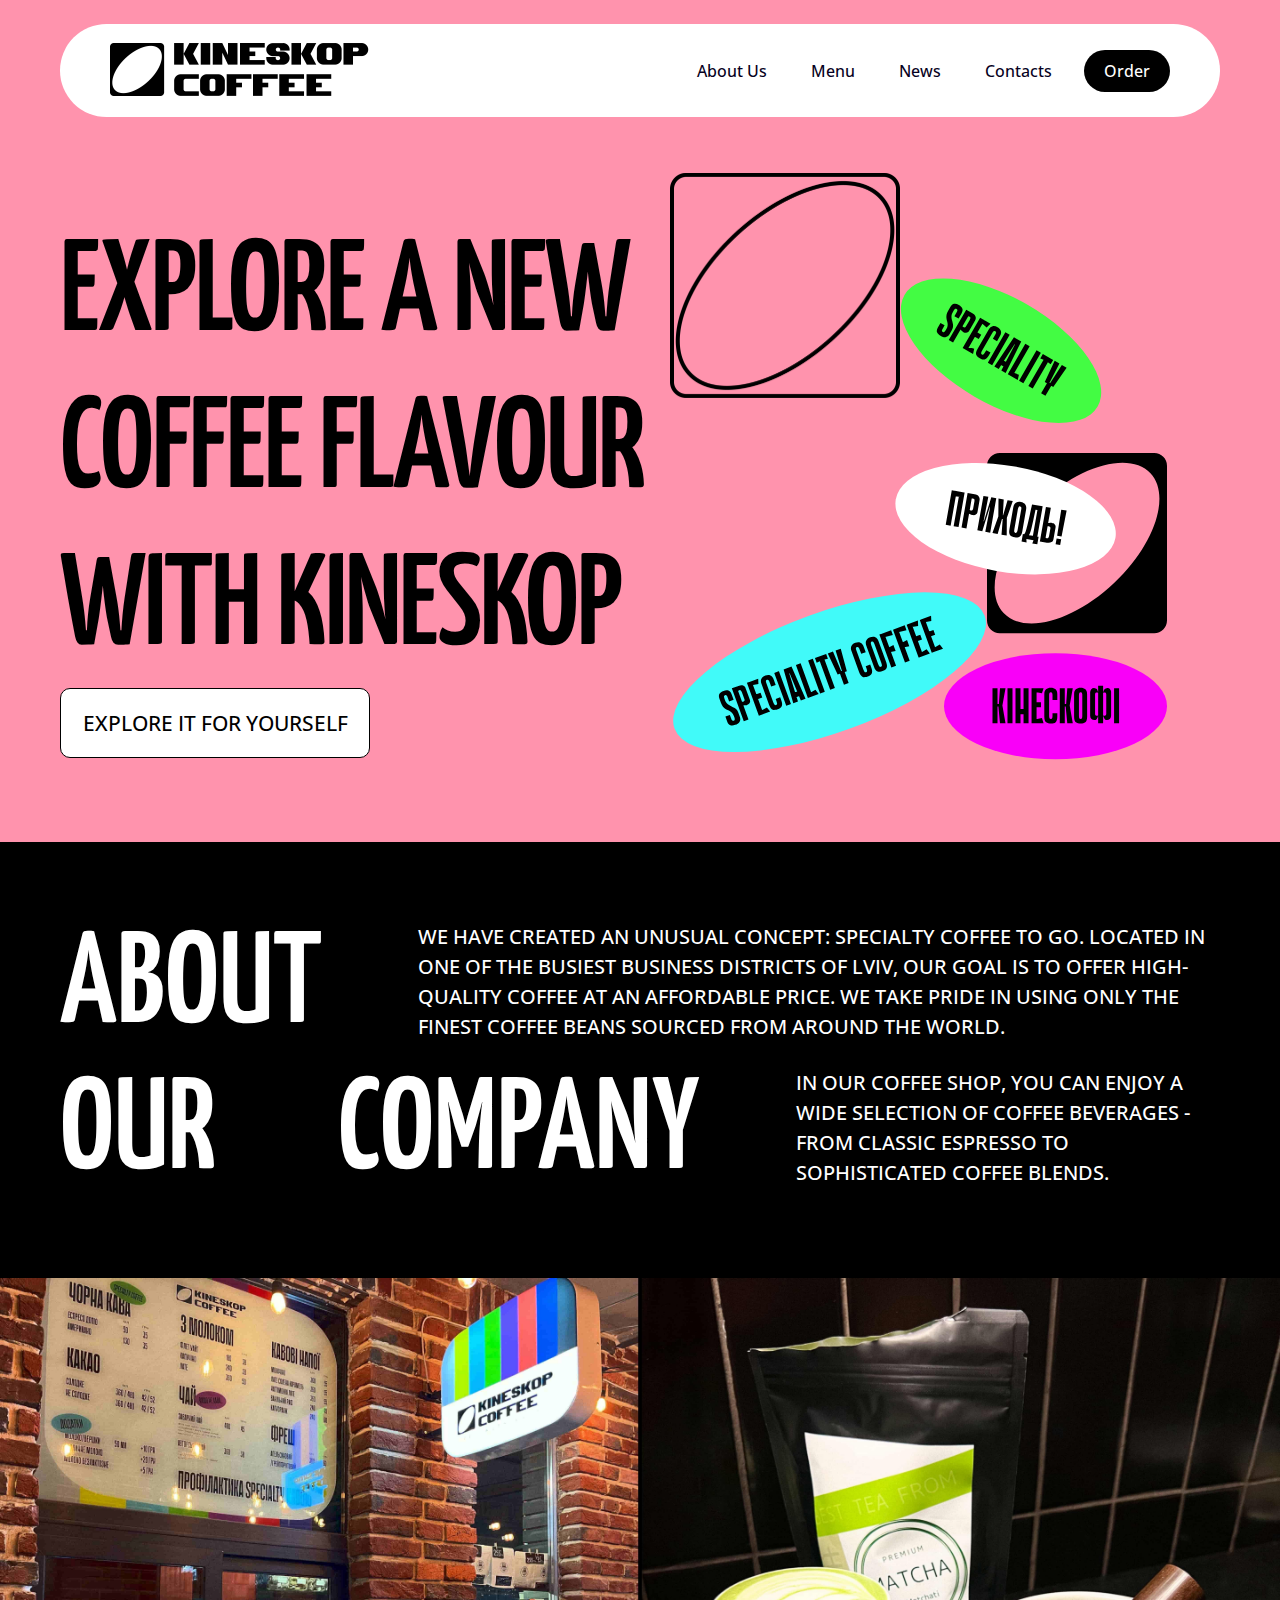
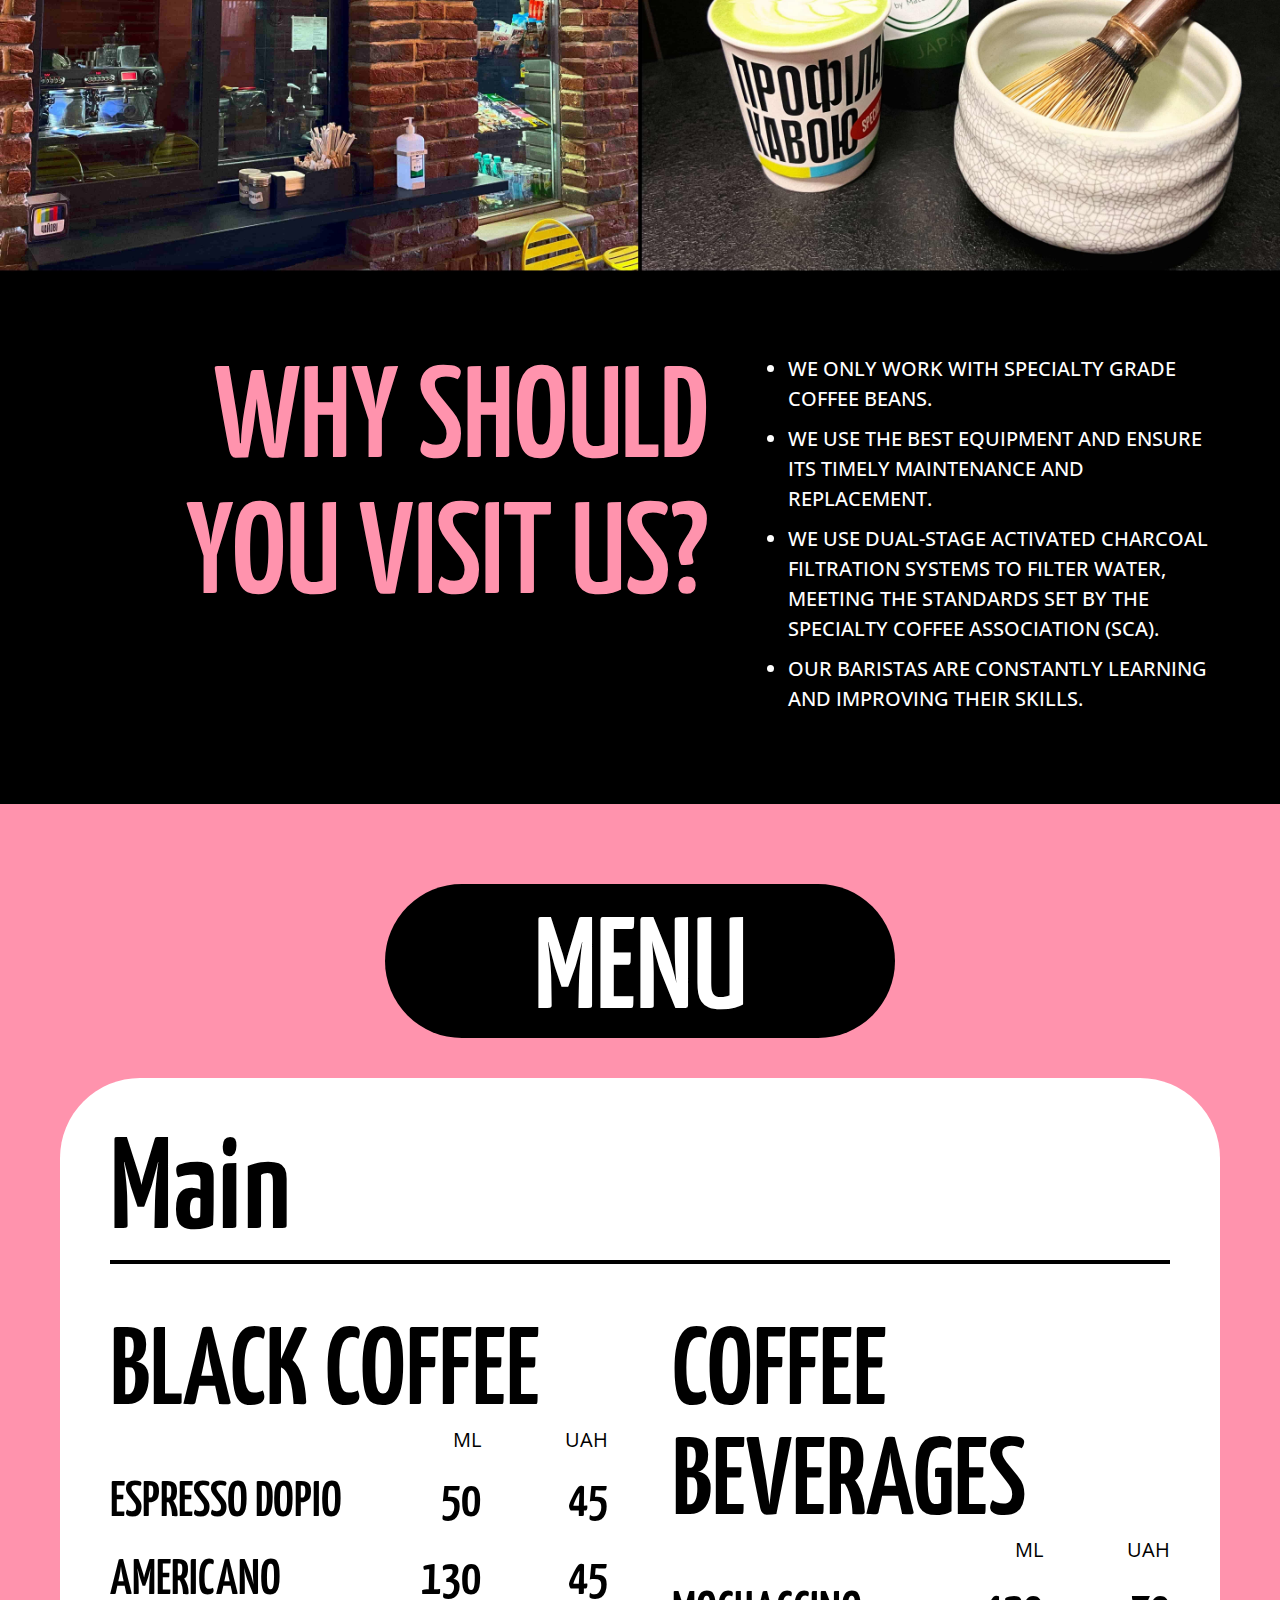
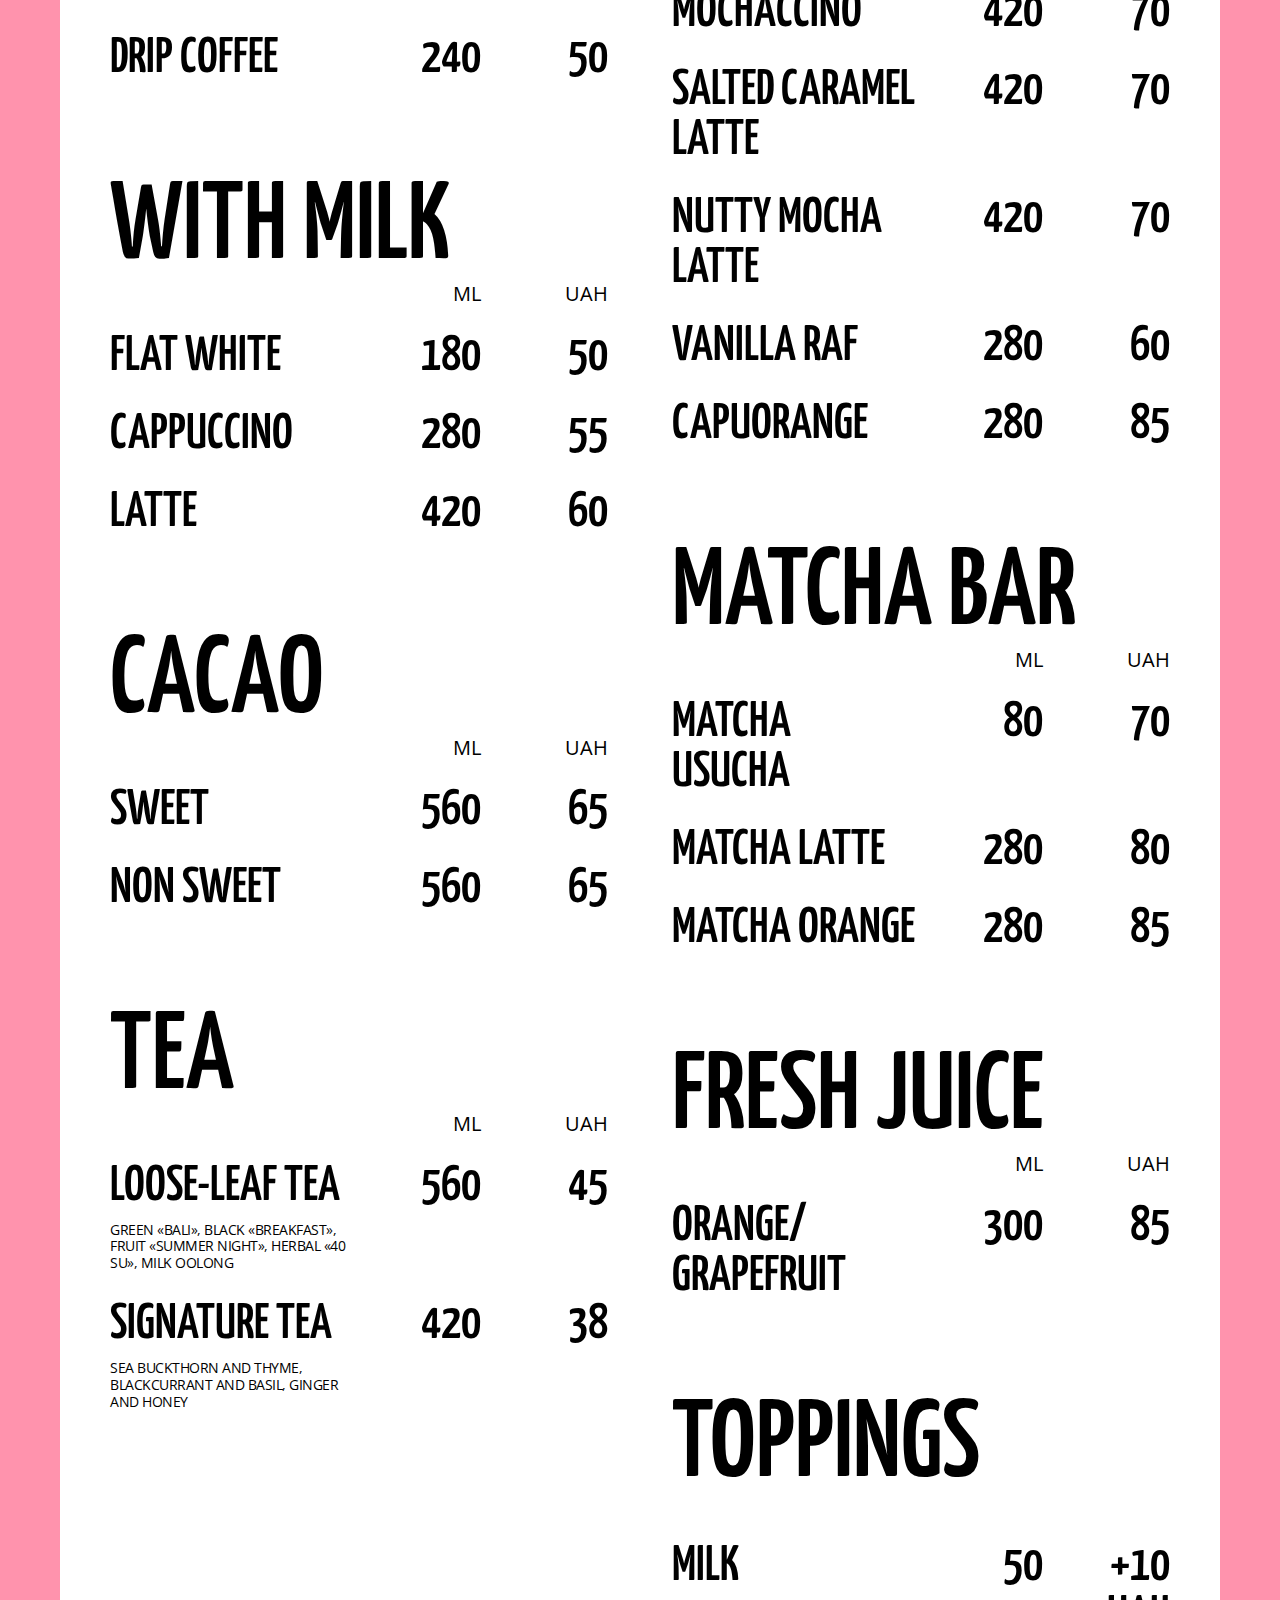
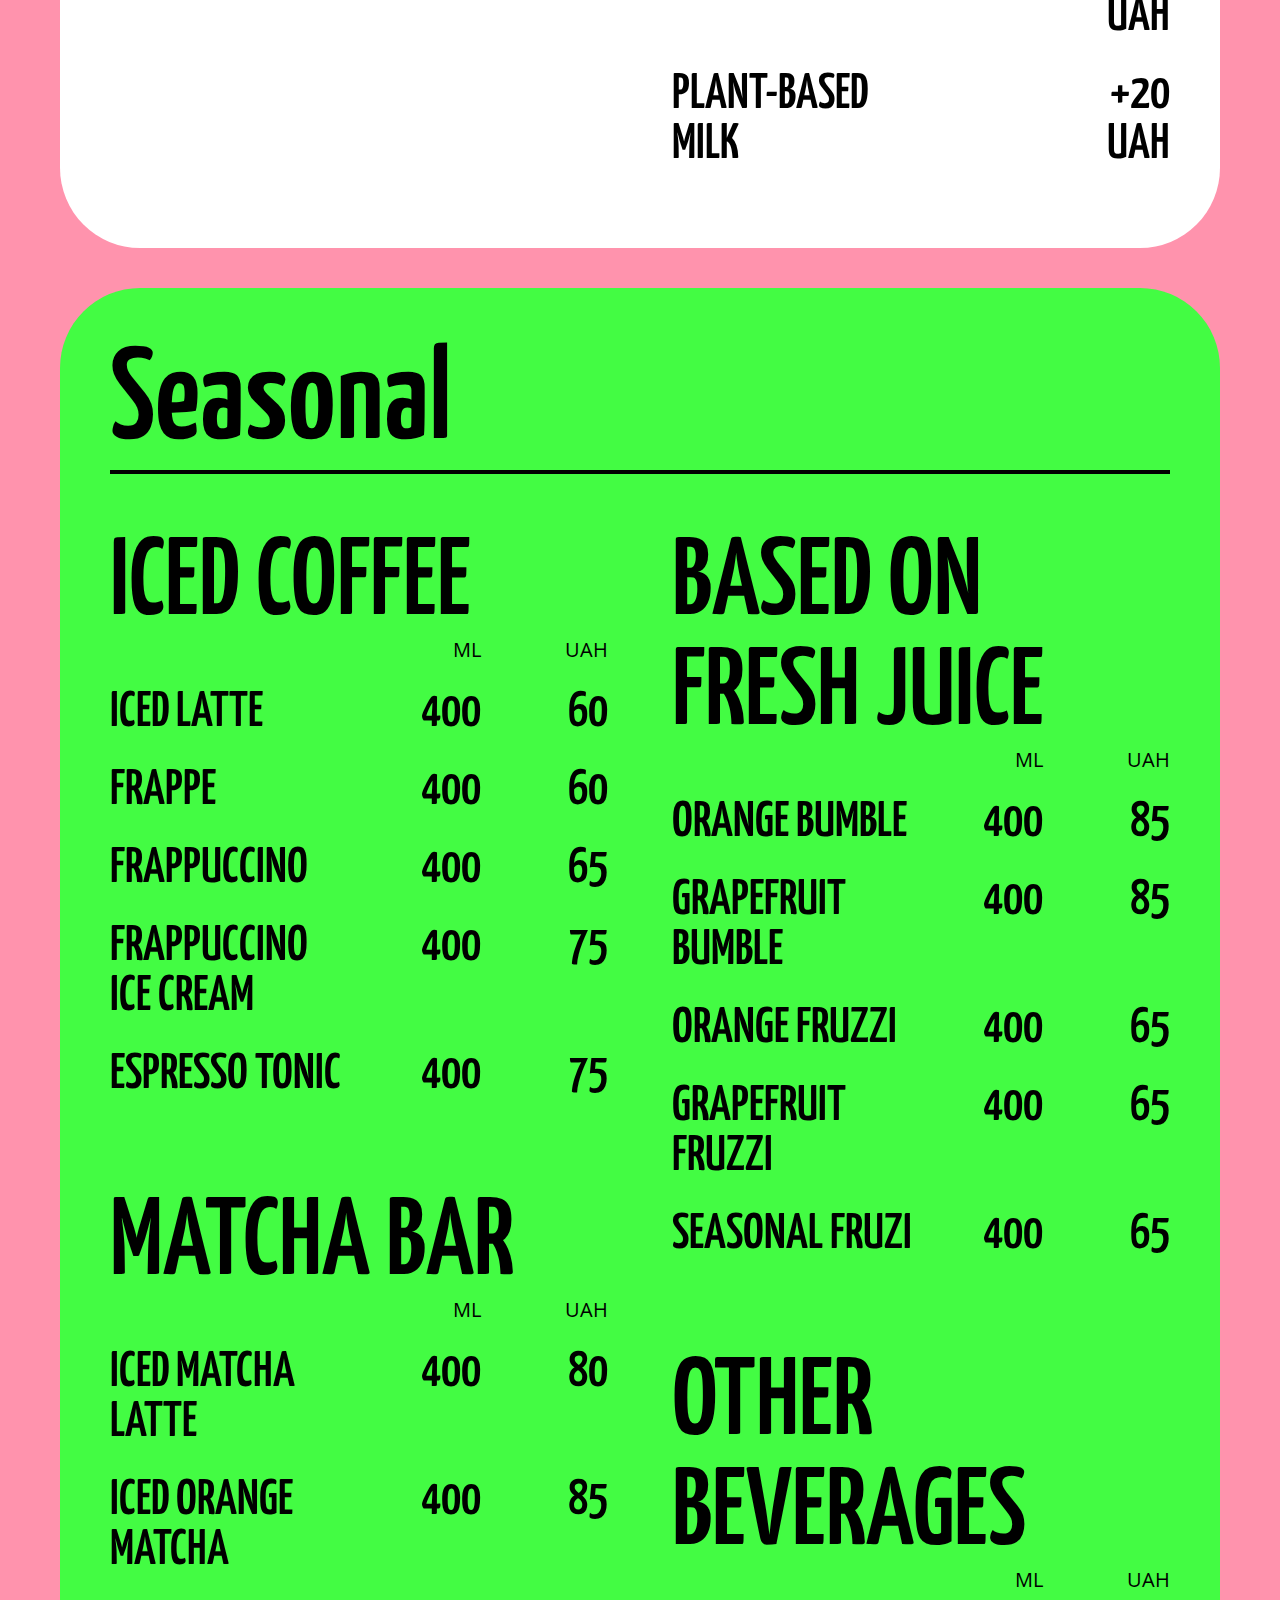
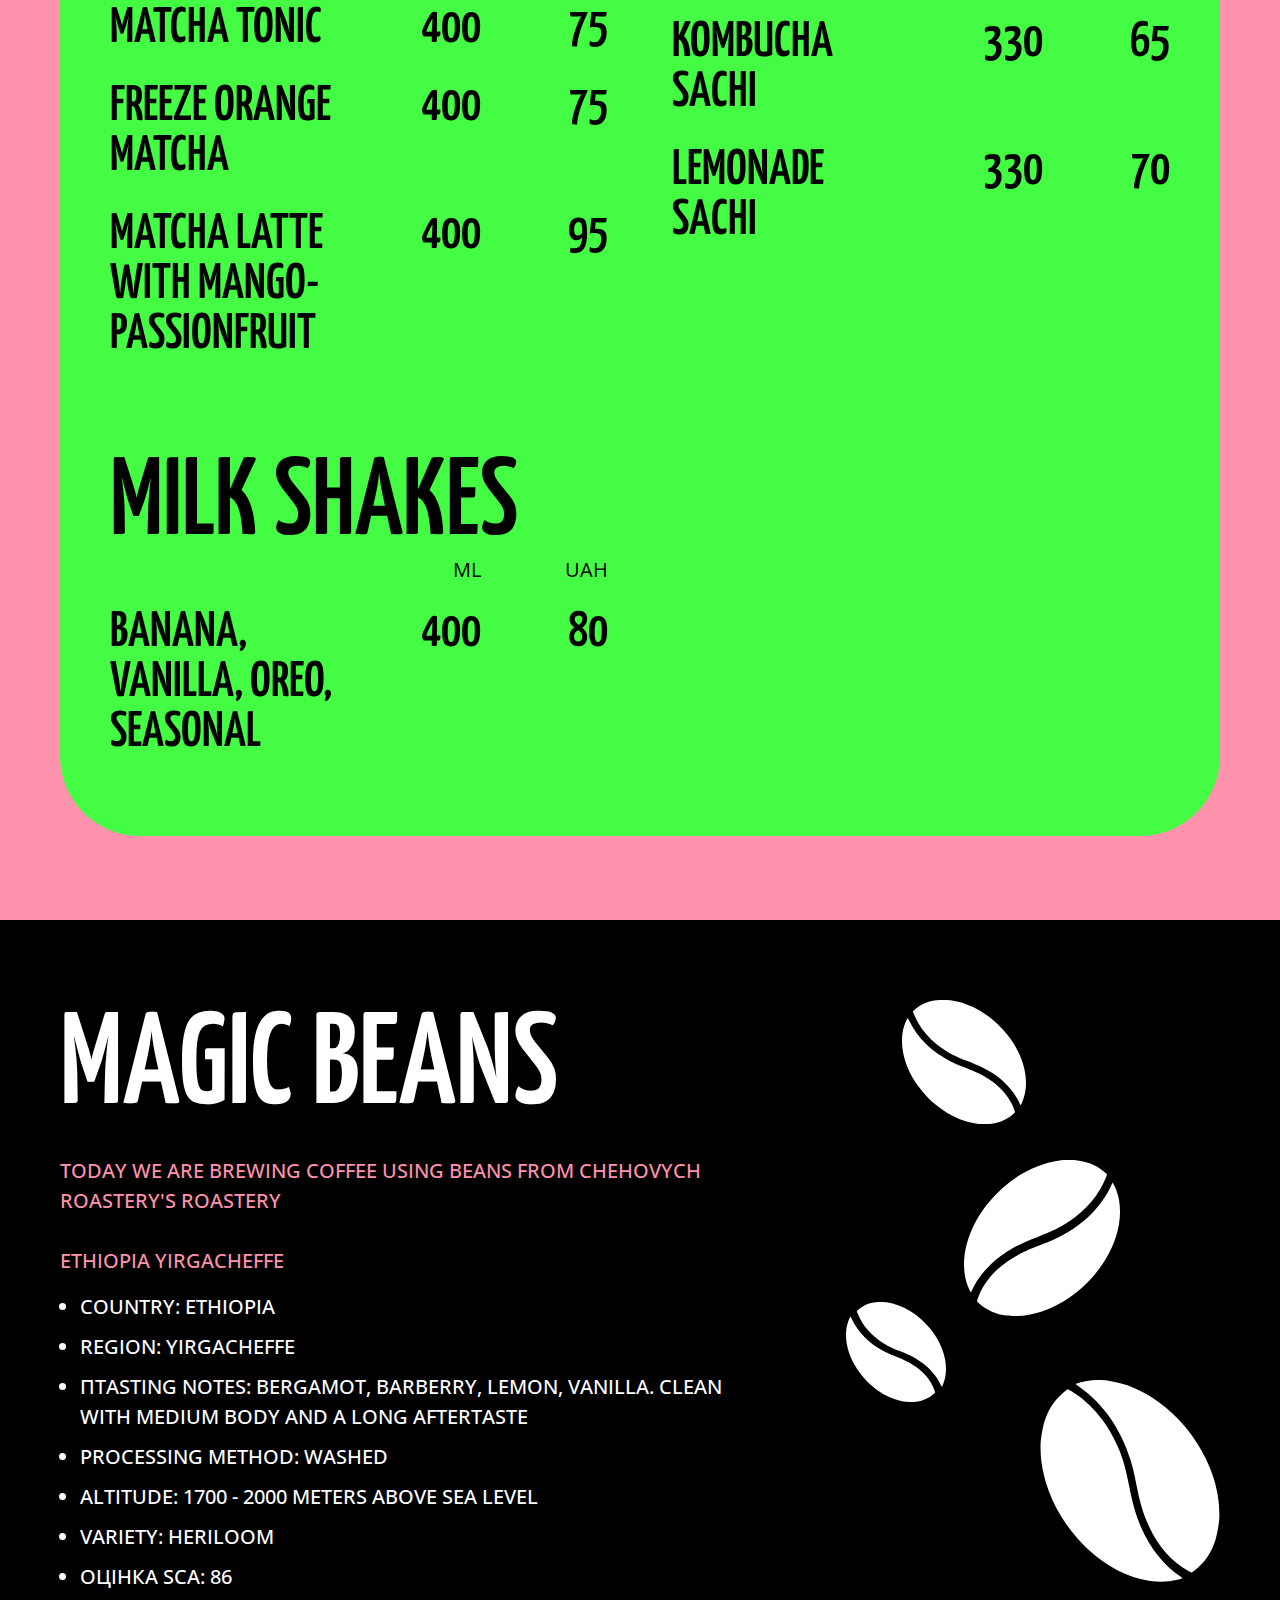
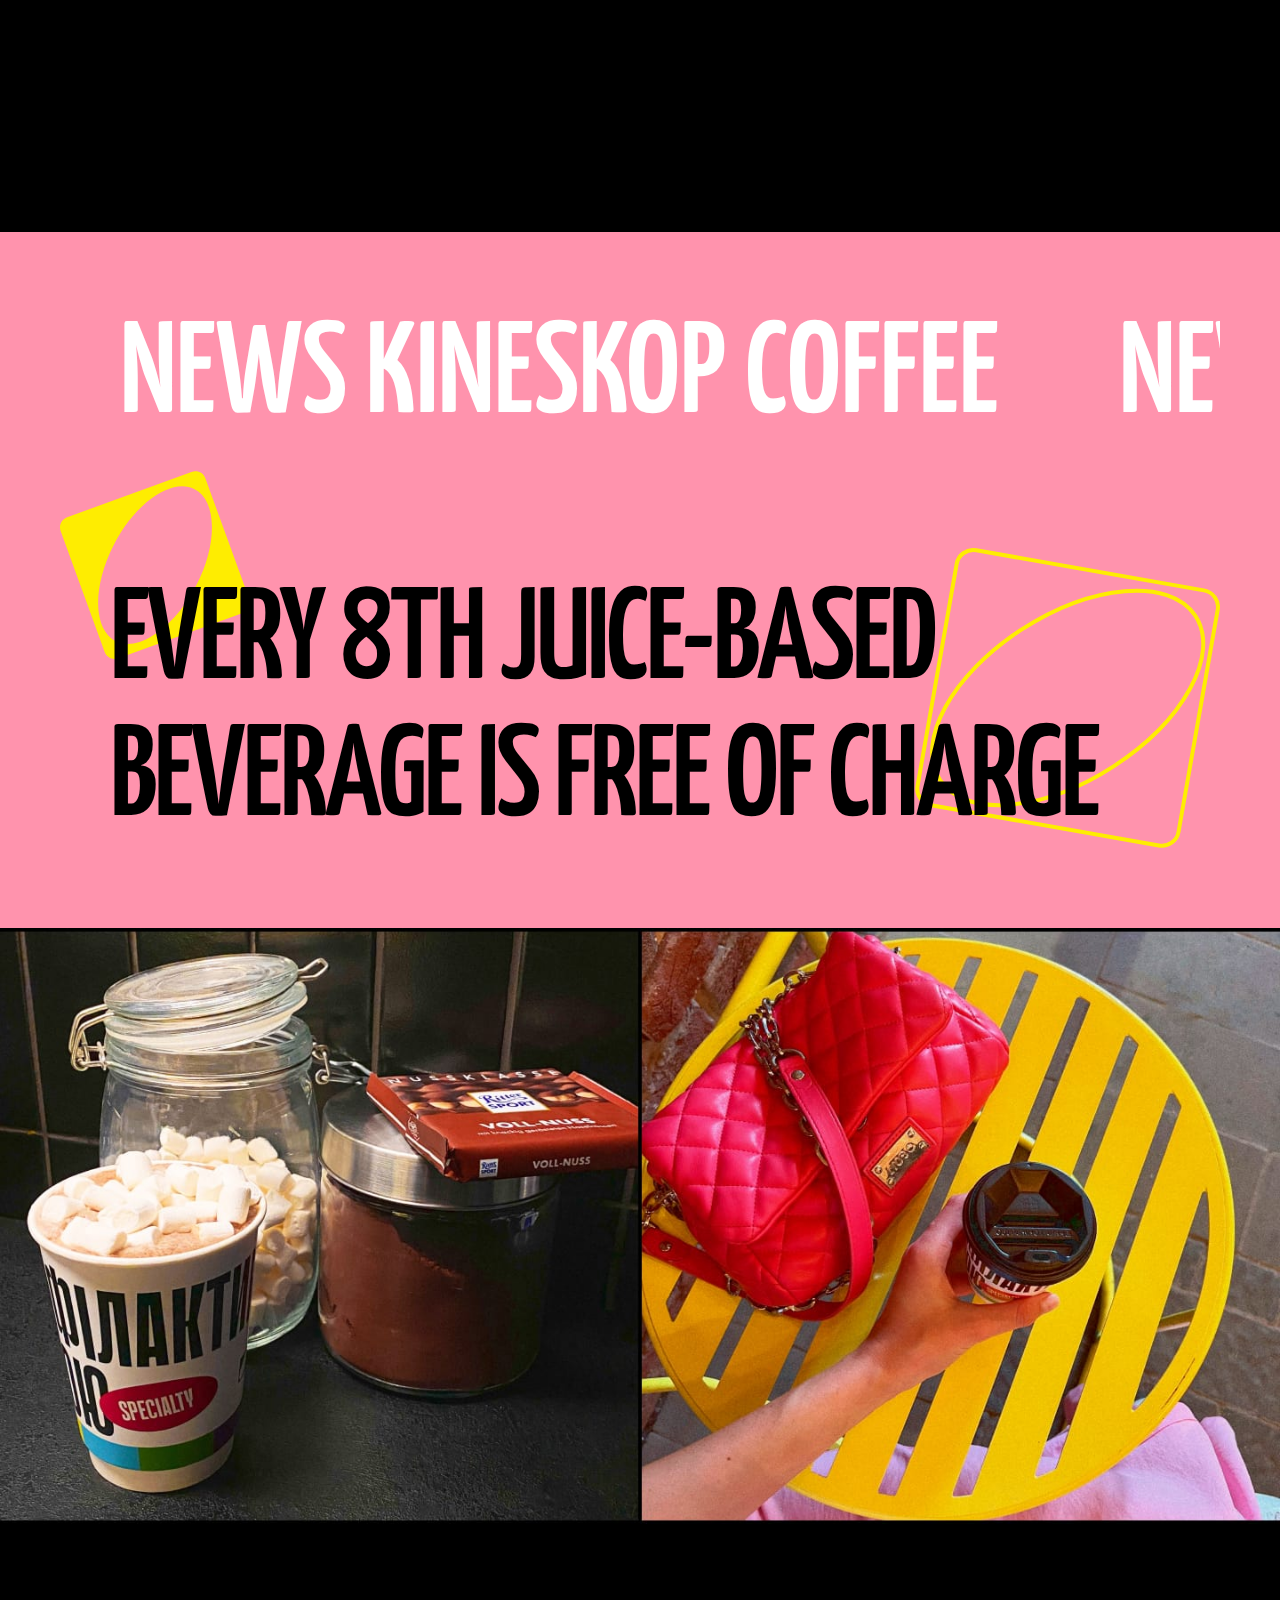
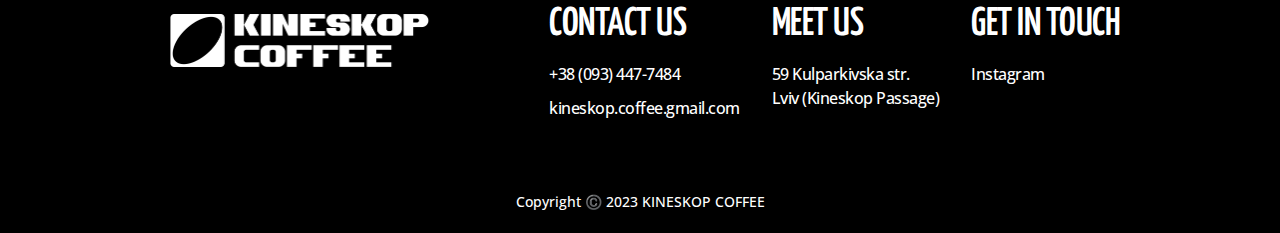
==== index_EN.html @ bf17e237 "EN version" ====
<!DOCTYPE html>
<html lang="en">
<head>
	<meta charset="UTF-8">
	<meta name="viewport" content="width=device-width, initial-scale=1.0">
	<title>Document</title>
	<link rel="stylesheet" type="text/css" href="static/css/variables.css">
	<link rel="stylesheet" type="text/css" href="static/css/reset.css">
	<link rel="stylesheet" type="text/css" href="static/css/layout.css">
	<link rel="stylesheet" type="text/css" href="static/css/components.css">
	<script type="text/javascript" src="static/js/scripts.js" defer></script>

</head>
<body>
	<header>
		<div class="header-wrapper">
			<div class="header-container">
				<div class="header-logo">
					<img src="./static/images/logo.png" alt=logo class="header-logo" width="278" height="73">
				</div>
				<button class="mobile-nav-toggle" aria-controls="primary-navigation" aria-expanded="false">
					<span class="sr-only"></span>
				</button>
				<nav>
					<ul class="primary-navigation" id="primary-navigation" data-visible="false"> 
						<li class="nav-link"><a href="#aboutus" class="menuItem">About Us</a></li>
						<li class="nav-link"><a href="#menu" class="menuItem">Menu</a></li>
						<li class="nav-link"><a href="#news" class="menuItem">News</a></li>
						<li class="nav-link"><a href="#contacts" class="menuItem">Contacts</a></li>
						<li class="order nav-link"><a href="https://t.me/kinescoffee_bot" class="menuItem" target="_blank">Order</a></li>
					</ul>
				</nav>
			</div>
		</div>	
	</header>
	<main>
		<div class="pink-page">
			<div class="page-width">
				<div class="page-margin">
					<div class="pink-page-text">
						<p>Explore a new</p>
						<p>coffee flavour</p>
						<p>with Kineskop</p>

						<img src="./static/images/decor_2.png" alt="kineskop-decor-2" class="decor2" width="230" height="225">
						<img src="./static/images/decor_3.svg" alt="kineskop-decor-3" class="decor3">
						<img src="./static/images/decor_11.svg" alt="kineskop-decor11" class="decor11">
						<img src="./static/images/decor_5.svg" alt="kineskop-decor-5" class="decor5">
						<img src="./static/images/decor_4.svg" alt="kineskop-decor-4" class="decor4">
						<img src="./static/images/decor_6.svg" alt="kineskop-decor-6" class="decor6">

						<a href="https://t.me/kinescoffee_bot" target="_blank">
						<button class="open">
								<span data-text="explore it for yourself">explore it for yourself</span>
						</button>
						</a>
					</div>	
				</div>
			</div>	
		</div>

		<div class="black-page">
			<div class="page-width">
				<div class="page-margin">
					<div class="black-page-text">
						<span class="grid-1" id="aboutus">About</span> 
						<span class="grid-2">our</span>
						<span class="grid-3">Company</span>
						<p class="grid-4">We have created an unusual concept: specialty coffee to go. Located in one of the busiest business districts of Lviv, our goal is to offer high-quality coffee at an affordable price. We take pride in using only the finest coffee beans sourced from around the world.</p>
						<p class="grid-5">In our coffee shop, you can enjoy a wide selection of coffee beverages - from classic espresso to sophisticated coffee blends.</p>
					</div>
				</div>
			</div>
		</div>

		<div class="black-page photo-container">
			<div class="page-width">
				<div class="page-margin photo-margin-mobile">
					<div class="photo-page">
						<img src="./static/images/caffe-photo.jpg" alt="Kineskop caffe" class="caffe-photo">
						<img src="./static/images/matcha-photo.jpg" alt="Kineskop matcha" class="caffe-photo">
					</div>
				</div>
			</div>
		</div>

		<div class="black-page">
			<div class="page-width">
				<div class="page-margin">
					<div class="why-visit">
						<div class="why-heading">
							<p>Why should you visit us?</p>
						</div>
						<div class="why-text">
							<ul>
								<li>We only work with specialty grade coffee beans.</li>
								<li>We use the best equipment and ensure its timely maintenance and replacement.</li>
								<li>We use dual-stage activated charcoal filtration systems to filter water, meeting the standards set by the Specialty Coffee Association (SCA).</li>
								<li>Our baristas are constantly learning and improving their skills.</li>
							</ul>
						</div>
					</div>
				</div>
			</div>
		</div>

		<div class="pink-page">
			<div class="page-width">
				<div class="page-margin">
					<div class="menu-page">
						<div class="menu" id="menu">
							<p>MENU</p>
						</div>
<!--Main Menu-->		<div class="main-menu">
							<div class="main-menu-heading">
								<p>Main</p>
							</div>
							<div class="sides">
<!--Left Side Menu-->			<div class="left-side-menu">
									<div class="black-coffee">
										<p>Black coffee</p>
										<ul class="price-items">
											<li class="ml-uah"><span><!--EMPTY--></span><span>ML</span><span>UAH</span></li>
											<li><span>Espresso dopio</span> <span>50</span> <span>45</span></li>
											<li><span>americano</span><span>130</span> <span>45</span></li>
											<li><span>Drip coffee</span><span>240</span> <span>50</span></li>
										</ul>
									</div>
<!--With Milk-->
									<div class="black-coffee">
										<p>With Milk</p>
										<ul class="price-items">
											<li class="ml-uah"><span><!--EMPTY--></span><span>ML</span><span>UAH</span></li>
											<li><span>Flat White</span> <span>180</span> <span>50</span></li>
											<li><span>Cappuccino</span><span>280</span> <span>55</span></li>
											<li><span>Latte</span><span>420</span> <span>60</span></li>
										</ul>
									</div>
<!--Hot Chocolate/Cacao-->
									<div class="black-coffee">
										<p>Cacao</p>
										<ul class="price-items">
											<li class="ml-uah"><span><!--EMPTY--></span><span>ML</span><span>UAH</span></li>
											<li><span>Sweet</span> <span>560</span> <span>65</span></li>
											<li><span>non sweet</span><span>560</span> <span>65</span></li>
										</ul>
									</div>
<!--Hot Tea -->
									<div class="black-coffee">
										<p>Tea</p>
										<ul class="price-items">
											<li class="ml-uah"><span><!--EMPTY--></span><span>ML</span><span>UAH</span></li>
											<li class="tea-pad"><span>Loose-leaf tea</span> <span>560</span> <span>45</span></li>
											<p class="tea-descr">GREEN «BALI», BLACK «BREAKFAST», FRUIT «SUMMER NIGHT», HERBAL «40 SU», MILK OOLONG </p>
											<li class="tea-pad"><span>Signature tea</span><span>420</span> <span>38</span></li>
											<p class="tea-descr">SEA BUCKTHORN AND THYME, BLACKCURRANT AND BASIL, GINGER AND HONEY</p>
										</ul>
									</div>
								</div>

<!--Right Side Menu-->		<div class="right-side-menu">
									<div class="black-coffee">
										<p>COFFEE BEVERAGES</p>
										<ul class="price-items">
											<li class="ml-uah"><span><!--EMPTY--></span><span>ML</span><span>UAH</span></li>
											<li><span>mochaccino</span> <span>420</span> <span>70</span></li>
											<li><span>salted caramel latte</span><span>420</span> <span>70</span></li>
											<li><span>nutty mocha latte</span><span>420</span> <span>70</span></li>
											<li><span>vanilla raf</span><span>280</span> <span>60</span></li>
											<li><span>capuorange</span><span>280</span> <span>85</span></li>
										</ul>
									</div>
<!--Matcha Bar -->
									<div class="black-coffee">
										<p>matcha bar</p>
										<ul class="price-items">
											<li class="ml-uah"><span><!--EMPTY--></span><span>ML</span><span>UAH</span></li>
											<li><span>matcha usucha</span> <span>80</span> <span>70</span></li>
											<li><span>matcha latte</span><span>280</span> <span>80</span></li>
											<li><span>matcha orange</span><span>280</span> <span>85</span></li>
										</ul>
									</div>
<!--Fresh Juices -->
									<div class="black-coffee">
										<p>Fresh juice</p>
										<ul class="price-items">
											<li class="ml-uah"><span><!--EMPTY--></span><span>ML</span><span>UAH</span></li>
											<li><span>Orange/ grapefruit</span> <span>300</span> <span>85</span></li>
										</ul>
									</div>
<!--Add Topings-->
									<div class="black-coffee">
										<p class="toppings-par">Toppings</p>
										<ul class="price-items">
											<li><span>milk</span><span>50</span> <span>+10 UAH</span></li>
											<li><span>plant-based milk</span><span class="toppings"></span><span>+20 uah</span></li>
										</ul>
									</div>
								</div>
							</div>		
						</div>

<!--Seosonal Menu-->	<div class="seas-menu">
							<div class="main-menu-heading">
								<p>Seasonal</p>
							</div>
							<div class="sides">
<!--Left Side Menu-->			<div class="left-side-menu">
									<div class="seas-coffee">
										<p>iced coffee</p>
										<ul class="price-items">
											<li class="ml-uah"><span><!--EMPTY--></span><span>ML</span><span>UAH</span></li>
											<li><span>Iced latte</span> <span>400</span> <span>60</span></li>
											<li><span>Frappe</span><span>400</span> <span>60</span></li>
											<li><span>Frappuccino</span><span>400</span> <span>65</span></li>
											<li><span>Frappuccino ice cream</span><span>400</span> <span>75</span></li>
											<li><span>Espresso tonic</span><span>400</span> <span>75</span></li>
										</ul>
									</div>
<!--Matcha Bar-->
									<div class="seas-coffee">
										<p>Matcha bar</p>
										<ul class="price-items">
											<li class="ml-uah"><span><!--EMPTY--></span><span>ML</span><span>UAH</span></li>
											<li><span>Iced Matcha Latte</span> <span>400</span> <span>80</span></li>
											<li><span>Iced orange matcha</span><span>400</span> <span>85</span></li>
											<li><span>Matcha tonic</span><span>400</span> <span>75</span></li>
											<li><span>Freeze orange matcha</span><span>400</span> <span>75</span></li>
											<li><span>Matcha latte with mango-passionfruit</span><span>400</span> <span>95</span></li>
										</ul>
									</div>
<!--Milk Shakes-->
									<div class="seas-coffee">
										<p>Milk Shakes</p>
										<ul class="price-items">
											<li class="ml-uah"><span><!--EMPTY--></span><span>ML</span><span>UAH</span></li>
											<li><span>Banana, vanilla, Oreo, seasonal</span> <span>400</span> <span>80</span></li>
										</ul>
									</div>
								</div>

<!--Right Side Menu-->		<div class="right-side-menu">
									<div class="seas-coffee">
										<p>Based on Fresh juice</p>
										<ul class="price-items">
											<li class="ml-uah"><span><!--EMPTY--></span><span>ML</span><span>UAH</span></li>
											<li><span>Orange bumble</span> <span>400</span> <span>85</span></li>
											<li><span>Grapefruit bumble</span><span>400</span> <span>85</span></li>
											<li><span>Orange Fruzzi</span><span>400</span> <span>65</span></li>
											<li><span>Grapefruit Fruzzi</span><span>400</span> <span>65</span></li>
											<li><span>Seasonal Fruzi</span><span>400</span> <span>65</span></li>
										</ul>
									</div>
<!--Cold Drinks -->
									<div class="seas-coffee">
										<p>Other beverages</p>
										<ul class="price-items">
											<li class="ml-uah"><span><!--EMPTY--></span><span>ML</span><span>UAH</span></li>
											<li><span>Kombucha sachi</span> <span>330</span> <span>65</span></li>
											<li><span>Lemonade sachi</span><span>330</span> <span>70</span></li>
										</ul>
									</div>
								</div>
							</div>		
						</div>	
					</div>
				</div>		
			</div>			
		</div>

<!-- Magic Beans -->

		<div class="black-page">
			<div class="page-width">
				<div class="page-margin magic-beans">
					<div class="magic-text">
						<p class="first-mtext">Magic Beans</p>
						<p class="second-mtext">Today we are brewing coffee using beans from Chehovych Roastery's roastery</p>
						<p class="third-mtext">Ethiopia Yirgacheffe</p>
						<ul>
							<li>Country: Ethiopia</li>
							<li>Region: Yirgacheffe</li>
							<li>ПTasting Notes: Bergamot, barberry, lemon, vanilla. Clean with medium body and a long aftertaste</li>
							<li>Processing Method: Washed</li>
							<li>Altitude:  1700 - 2000 meters above sea level</li>
							<li>Variety: Heriloom</li>
							<li>Оцінка SCA: 86</li>
						</ul>

	<!--Mobile Beans-->	
						<img src="./static/images/bean2.svg" alt="kineskop-bean-2" class="bean2-mobile">
						<img src="./static/images/bean3.svg" alt="kineskop-bean-3" class="bean3-mobile">
						<img src="./static/images/bean4.svg" alt="kineskop-bean-4" class="bean4-mobile">
						
					</div>
					<div class="beans">
						<img src="./static/images/bean1.svg" alt="kineskop-bean-1" class="bean1">
						<img src="./static/images/bean2.svg" alt="kineskop-bean-2" class="bean2">
						<img src="./static/images/bean3.svg" alt="kineskop-bean-3" class="bean3">
						<img src="./static/images/bean4.svg" alt="kineskop-bean-4" class="bean4">
					</div>
				</div>
			</div>
		</div>
		
<!-- Video Page -->

		<div class="black-page vidpage">
			<div class="page-width">
				<div class="page-margin vidpage">
					<div class="video-page">
						<video autoplay playsinline muted loop class="back-vid">
							<source src="./static/images/coffee-video.mp4" type="video/mp4">
						</video>
					</div>
				</div>
			</div>
		</div>

<!-- Pink Page Running Line -->
		
		<div class="pink-page run-line">
			<div class="page-width">
				<div class="page-margin">
					<div class="running-line" id="news">
						<span>News kineskop coffee</span><span>News kineskop coffee</span><span>News kineskop coffee</span>
					</div>
					<div class="running-text">
						<p>Every 8th juice-based beverage is free of charge</p>
						<img src="./static/images/run-text-decor1.svg" alt="kineskop running text decor 1" class="run-decor1">
						<img src="./static/images/run-text-decor2.svg" alt="kineskop running text decor 2" class="run-decor2">
					</div>
				</div>		
			</div>		
		</div>	

<!--Last Photos Page-->
		
		<div class="black-page photo-container">
			<div class="page-width">
				<div class="page-margin photo-margin-mobile">
					<div class="last-photo-page">
						<img src="./static/images/kinescoffee-last1.jpg" alt="Kineskop cacao" class="last-photo">
						<img src="./static/images/kinescoffee-last2.jpg" alt="Kineskop table" class="last-photo">
					</div>
				</div>
			</div>
		</div>
	</main>

<!-- FOOTER -->	
	
	<footer>
		<div class="black-page last-page">
			<div class="page-width">
				<div class="page-margin">

					<div class="fcont" id="contacts">
						<div class="final-logo">
							<img src="./static/images/footer-logo.png" alt="Kineskop footer logo" width="278" height="73">
						</div>
						<div class="final-container">
							<div class="contacts">
								<p>Contact us</p>
								<a href="tel: +38(093)447-7484" class="phone-number">+38 (093) 447-7484</a>
								<a href = "mailto: kineskop.coffee@gmail.com">kineskop.coffee.gmail.com</a>
							</div>
							<div class="address">
								<p>Meet Us</p>
								<a href="https://goo.gl/maps/bQqHVPsWqg6VpqVHA" target="_blank">59 Kulparkivska str.</br>Lviv (Kineskop Passage)</a>
							</div>
							<div class="social-media">
								<p>Get in touch</p>
								<a href="https://www.instagram.com/kineskop_coffee/" target="_blank">Instagram</a>
							</div>
						</div>		
					</div>
					<div class="copyright">
						<p>Copyright ©️ 2023 KINESKOP COFFEE</p>
					</div>
				</div>
			</div>
		</div>
	</footer>	
</body>
</html>
---- static/css/variables.css ----
:root {
    /* Main Colors */
    --pink: #FF93AD;
    --black: #000000;
    --white: #FFFFFF;
    --green:  #43FC43; 
    --yellow:#FEED01;
    --blue:#41FAF9;
    --violet:#F900F8;
    --smoke:#F5F5F5;    
}
---- static/css/layout.css ----
@import url('https://fonts.googleapis.com/css2?family=Yanone+Kaffeesatz:wght@400;500;600;700&display=swap');
@import url('https://fonts.googleapis.com/css2?family=Open+Sans:wght@300;400;500;600&display=swap');





* {
    box-sizing: border-box;
    margin: 0;
    padding: 0;
}

body {
    display: block;
    font-family: 'Open Sans', sans-serif;
    font-size: 16px;
    overflow-x: hidden;
}

/*Primary header*/

header {
    background-color: var(--pink);
}

div.header-wrapper {
    max-width: 1440px;
    margin: 0 auto;
    padding: 24px 0;
}

div.header-container {
    background-color: var(--white);
    max-width: 1440px;
    height: 93px;
    display: flex;
    align-items: center;
    justify-content: space-between;
    flex-wrap: nowrap;
    border-radius: 50px;
    margin: 0 60px;
}

div.header-logo {
    padding: 10px 0px 10px 40px;
}

.primary-navigation {
    display: flex;
    justify-content: space-between;
    align-items: center;
    flex-wrap: nowrap;
    padding: 10px 40px 10px 0px;
}

nav li {
    list-style-type: none;
    padding: 10px 10px;
}

li a {
    text-decoration: none;
    color: #060021;
    padding: 10px 12px;
    border-radius: 50px;
    transition: 250ms;
    font-family: 'Open Sans', sans-serif;
    font-weight: 500;
    font-style: normal;
}

li.order a {
    background-color: var(--black);
    border-radius: 50px;
    color: white;
    padding: 10px 20px;
    text-align: center;
    transition: 250ms;
}



.mobile-nav-toggle {
    display: none;
}

/*Primary Pink Page*/

.pink-page {
    background-color: var(--pink);
    height: 100%;
    padding-bottom: 84px;
}

.page-width {
    max-width: 1440px;
    margin: 0 auto;
}

.page-margin {
    margin: 0 60px;
}

.pink-page-text {
   padding-top: 76px;
   position: relative;
   z-index: 100;
}

.pink-page-text p {
    font-size: 130px;
    font-family: 'Yanone Kaffeesatz', sans-serif;
    font-weight: 600;
    text-transform: uppercase;
    line-height: 157px;
    position: relative;
    z-index: 100;
    letter-spacing: -2px;
}

.pink-page-decor {
   position: relative;
}

/*DECOR*/

img.decor2 {
    position: absolute;
    left: 610px;
    top: 2rem;
    z-index: 20;
}

img.decor3 {
    position: absolute;
    right: 5.93rem;
    top: 6.75rem;
}

img.decor11 {
    position: absolute;
    right: 3.3rem;
    top: 19.5rem;
    z-index: 10;
}

img.decor5 {
    position: absolute;
    top: 19.125rem;
    right: 5.93rem;
    z-index: 10;
}

img.decor4 {
    position: absolute;
    right: 13.375rem;
    top: 26.12rem;
}

img.decor6 {
    position: absolute;
    top: 32rem;
    right: 3.3rem;
}

/*Primary Black Page*/

.black-page {
    background-color: var(--black);
    height: 100%;
    padding: 80px 0px;
    color: var(--white);
}

.black-page-text {
    display: grid;
    gap: 1rem;
    grid-template-rows: 1fr 1fr;
    grid-template-columns: 1fr 2fr 3fr 3fr;
}

.grid-1 {
    grid-area: 1 / 1 / 2 / 2;
    align-self: end;
}

.grid-2 {
    grid-area: 2 / 1 / 3 / 2;  
}

.grid-3 {
    grid-area: 2 / 2 / 3 / 3;
}

.grid-4 {
    grid-area: 1 / 2 / 2 / 5;
    padding-left: 5rem;
}

.grid-5 {
    grid-area: 2 / 3 / 3 / 5;
    padding-left: 5rem;
}

.black-page-text span {
    font-family: 'Yanone Kaffeesatz', sans-serif;
    font-size: 130px;
    line-height: 1;
    font-weight: 600;
    text-transform: uppercase;
}

.black-page-text p {
    font-weight: 500;
    font-size: 20px;
    line-height: 30px;
    text-transform: uppercase;
}

/*Primary Photo page*/

.photo-page {
    display: flex;
    max-width: 100%;
    flex-wrap: nowrap;
}

.caffe-photo {
    object-fit: cover;
    min-width: 0;
}

.photo-container {
    padding: 0; 
}

 .photo-margin-mobile {
    margin: 0;
}

/*Primary Why to visit us page*/

.why-visit {
    display: flex;
    gap: 5rem;
}

.why-heading {
    width: 60%;
}

.why-heading p {
    text-transform: uppercase;
    font-size: 130px;
    font-weight: 600;
    line-height: 105%;
    font-family: 'Yanone Kaffeesatz', sans-serif;
    color: var(--pink);
    text-align: right;
}

.why-text {
    width: 40%;
}

.why-text li {
    text-transform: uppercase;
    font-size: 20px;
    line-height: 30px;
    list-style-type: disc;
    font-weight: 500;
    padding-bottom: 10px;
}

/*Primary Menu page*/

.menu {
    padding-top: 80px;
    margin: 0 auto;
    max-width: 510px;
}

.menu-page {
    position: relative;
}

.menu p {
    font-family: 'Yanone Kaffeesatz', sans-serif;
    font-size: 130px;
    font-weight: 600;
    color: var(--white);
    background-color: var(--black);
    border-radius: 100px;
    text-align: center;
    padding: 24px 120px 0px 120px;
}

.main-menu {
    width: 100%;
    height: 100%;
    background-color: var(--white);
    border-radius: 80px;
    margin-top: 40px;
    padding: 50px;
}

.main-menu-heading {
    font-family: 'Yanone Kaffeesatz', sans-serif;
    font-size: 130px;
    font-weight: 600;
    position: relative;
}

.main-menu-heading::after {
    content: '';
    width: 100%;
    height: 2px;
    border-bottom: 4px solid black;
    position: absolute;
}

/*Main Menu*/

.sides {
    display: flex;
    gap: 4rem;
}

.left-side-menu {
    width: 50%;
    min-height: 100%;
    min-width: 0;
}

.black-coffee {
    display: flex;
    flex-direction: column;
    flex-wrap: nowrap;
    font-family: 'Yanone Kaffeesatz', sans-serif;
    margin-top: 62px;
    font-size: 50px;
    font-weight: 600;
    text-transform: uppercase;
}

.black-coffee p {
    font-size: 110px;
}

.price-items li {
    padding-bottom: 28px;
    display: flex;
    justify-content: flex-start;
    gap: 10px;
}

.price-items span:first-of-type {
    width: 250px;
}

.price-items span {
    width: 120px;
}

.price-items span:nth-child(2) {
    text-align: right;
}

.price-items span:nth-child(3) {
    text-align: right;
}

span:empty {
    width: 250px;
}

span.toppings:empty {
    width: 120px;
}

.ml-uah {
    font-family: 'Open Sans', sans-serif;
    font-size: 20px;
    font-weight: 400;
}

.right-side-menu {
    width: 50%;
    min-height: 100%;
    min-width: 0;
}

.toppings-par {
    margin-bottom: 40px;
}

p.tea-descr {
    font-family: 'Open Sans', sans-serif;
    font-size: 14px;
    width: 250px;
    white-space: normal;
    line-height: 120%;
    padding-bottom: 28px;
    font-weight: 400;
    letter-spacing: -0.5px;
}

li.tea-pad {
    padding-bottom: 10px;
}

/*Seasonal Menu*/

.seas-menu {
    width: 100%;
    height: 100%;
    background-color: var(--green);
    border-radius: 80px;
    margin-top: 40px;
    padding: 50px;
    overflow: hidden;
}

.seas-coffee {
    display: flex;
    flex-direction: column;
    flex-wrap: nowrap;
    font-family: 'Yanone Kaffeesatz', sans-serif;
    margin-top: 62px;
    font-size: 50px;
    font-weight: 600;
    text-transform: uppercase;
}

.seas-coffee p {
    font-size: 110px;
}

/*Primary Magic Beans Page*/

img.bean2-mobile, img.bean3-mobile, img.bean4-mobile {
    display: none;
}


.page-margin.magic-beans {
    display: flex;
}

.magic-text {
    width: 60%;
    z-index: 10;
}

p.first-mtext {
    text-transform: uppercase;
    font-family: 'Yanone Kaffeesatz', sans-serif;
    font-size: 130px;
    font-weight: 600;
    line-height: 105%;

}

p.second-mtext, p.third-mtext {
    color: var(--pink);
    font-family: 'Open Sans', sans-serif;
    font-size: 20px;
    line-height: 30px;
    font-weight: 500;
    text-transform: uppercase;
}

p.second-mtext {
    padding: 20px 0px 30px 0px
}

p.third-mtext {
    padding: 0 0 16px 0;
}

.magic-text ul {
    font-size: 20px;
    line-height: 30px;
    font-weight: 500;
    list-style-type: disc;
    padding-left: 20px;
    text-transform: uppercase;
}

.magic-text li {
    padding-bottom: 10px;
}

.beans {
    width: 40%;
    position: relative;

}

img.bean1 {
    position: absolute;
    bottom: 20px;
    right: 0px;
}

img.bean2 {
    position: absolute;
    top: 160px;
    right: 100px;
}

img.bean3 {
    position: absolute;
    bottom: 200px;
    left: 90px;
}

img.bean4 {
    position: absolute;
    top: 0px;
    left: 146px;
}

/*Primary Video Page*/

.video-page {
    width: 100%;
    max-height: 740px;
    display: flex;
}

.back-vid {
    width: 100%;
    height: auto;
    object-fit: cover;
}

.black-page.vidpage {
    padding: 0;
}

.page-margin.vidpage {
    margin: 0;
}

/*Pink Page Running Line*/

.pink-page.run-line {
    padding: 80px 0;
}


/*Pink Running Page Running Line*/

.running-line {
    overflow: hidden;
    position: relative;
    max-height: 123px;
    white-space: nowrap;
    margin-bottom: 36px;
}

.running-line span {
    display: inline-block;
    text-transform: uppercase;
    font-family: 'Yanone Kaffeesatz', sans-serif;
    font-size: 130px;
    font-weight: 600;
    color: var(--white);
    padding: 0 60px;
    animation: move 7s linear infinite;
}

@keyframes move {
    from {
        transform: translateX(0);
    }
    to {
        transform: translateX(-100%);
    }
}

/*Pink Running Page Text*/

.running-text {
    padding: 104px 0px 0px 50px;
    position: relative;
}

.running-text p {
    text-transform: uppercase;
    font-family: 'Yanone Kaffeesatz', sans-serif;
    font-size: 130px;
    font-weight: 600;
    line-height: 105%;
    letter-spacing: -3px;
    z-index: 100;
    position: relative;
}

.run-decor1 {
    position: absolute;
    top:0;
    left: 0;
    z-index: 10;
}

.run-decor2 {
    position: absolute;
    bottom: 0;
    right: 0;
    z-index: 10;
}

/*Primary Last Photo Page*/

.last-photo-page {
    display: flex;
    max-width: 100%;
    flex-wrap: nowrap;
}

.last-photo {
    object-fit: cover;
    min-width: 0;
}

.photo-container {
    padding: 0; 
}


/*FOOTER*/

.fcont {
    display: flex;
    max-width: 960px;
    margin: 0 auto;
    gap: 2rem;
    justify-content: space-between;
}

.final-container {
    color: white;
    display: flex;
    justify-content: space-between;
    gap: 2rem;
}

.contacts, .address, .social-media {
    display: flex;
    flex-direction: column;
    min-width: 0;
}


.contacts p, .address p, .social-media p {
    font-family: 'Yanone Kaffeesatz', sans-serif;
    font-size: 40px;
    font-weight: 600;
    text-transform: uppercase;
    line-height: 105%;
    margin-bottom: 16px;
    letter-spacing: -0.5px;
}

.contacts a, .address a, .social-media a {
    font-family: 'Open Sans', sans-serif;
    font-size: 16px;
    letter-spacing: -0.5px;
    font-weight: 500;
    line-height: 150%;
    color: var(--white);
    text-decoration: none;
    margin-bottom: 10px;
}

.copyright p {
    text-align: center;
    padding: 65px 0px 24px 0px;
    font-size: 14px;
    font-weight: 500;
}

.black-page.last-page {
    padding-bottom: 0;
}




/*TABLET VERSION*/

/* Max Width 
@width-desktop: 960px;
@width-tablet: 768px;
@width-mobile: 480px;*/

@media (min-width: 35rem) and (max-width: 64rem) {

/*Tablet toggler menu*/

    .mobile-nav-toggle {
        display: block;
        position: absolute;
        background: url("../images/hamburger-menu-2.svg");
        border: 0;
        background-repeat: no-repeat;
        width: 3rem;
        aspect-ratio: 1;
        background-size: cover;
        top: 2.5rem;
        right: 4rem;
        z-index: 9999;
    }

    .mobile-nav-toggle[aria-expanded="true"] {
        background: url("../images/hamburger-menu-close.svg");
        width: 3rem;
        background-size: cover;
        position: fixed;
    }

    .primary-navigation {
        position: fixed;
        inset: 0 0 0 30%;
        max-height: 550px;
        border-bottom-left-radius: 50px;
        background-color: #F5F5F5;
        flex-direction: column;
        justify-content: flex-start;
        align-items: flex-start;
        padding: 5rem 2rem 3rem 2rem;
        font-size: 1.5rem;
        gap: 1rem;
        z-index: 1000;
        transform: translateX(100%);
        transition: transform 350ms ease-out;
    }

    .primary-navigation[data-visible="true"] {
         transform: translateX(0%);
    }

    .primary-navigation li {
        padding: 24px 0;
    }

    li.order {
        padding-top: 30px;
    }

/*END of mobile toggler menu*/

/*Tablet header*/

    div.header-container {
        background-color: var(--white);
        max-width: 100%;
        max-height: 80px;
        border-radius: 50px;
        margin: 0 40px;
    }

    img.header-logo {
        width: 228px;
        height: 60px;
    }


/*Tablet Pink Page*/
    
    .pink-page {
        padding-bottom: 70px;
    }

    .page-margin {
        margin: 0 40px;
    }

    .pink-page-text {
        padding-top: 46px;
        height: 100%;
    }

    .pink-page-text p {
        font-size: 120px;
        font-family: 'Yanone Kaffeesatz', sans-serif;
        text-transform: uppercase;
        line-height: 120%;
        position: relative;
        z-index: 100;
    }

    .pink-page-text p:nth-child(1) {
        width: 50%;
    }

    .pink-page-text p:nth-child(2) {
        width: 100%;
    }

    .pink-page-text p:nth-child(3) {
        width: 60%;
    }

/*Tablet Decor*/    

    img.decor2 {
        top: 1.125rem;
        left: 11.375rem;
    }

    img.decor3 {
        right: 0;
        top: 1rem;
    }

    img.decor11 {
        right: 0;
        bottom: 0;
        top: auto;
    }

    img.decor5 {
        top: auto;
        right: 2rem;
        bottom: 1.2rem;
    }

    img.decor4 {
        right: 0;
        top: 10rem;
    }

    img.decor6 {
        top: auto;
        bottom: 18rem;
        right: 0;
        transform: rotate(-30deg);
    }

/*Tablet black page*/

    .black-page {
        padding: 70px 0;
    }

    .black-page-text span {
        font-family: 'Yanone Kaffeesatz', sans-serif;
        font-size: 120px;
        line-height: 105%;
    }

    .black-page-text p {
        font-size: 16px;
        line-height: 24px;
    }  

    .black-page-text {
        display: grid;
        gap: 1rem;
        grid-template-rows: 1fr 1fr 1fr;
        grid-template-columns: 1fr 2fr 3fr 3fr;
    }

    .grid-1 {
        grid-area: 1 / 1 / 2 / 2;
        align-self: end;
    }

    .grid-2 {
        grid-area: 2 / 1 / 3 / 2;
    
    }

    .grid-3 {
        grid-area: 3 / 1 / 4 / 4;
    }

    .grid-4 {
        grid-area: 1 / 2 / 3 / 5;
        padding-left: 3rem;
        padding-right:;
        align-self: center;
    }

    .grid-5 {
        grid-area: 3 / 3 / 4 / 5;
        padding-left: 10px;
    }

/*Tablet Photo Page*/ 

    .photo-page {
        flex-direction: column;
    }

    .photo-container {
        padding: 0; 
    }

    .photo-margin-mobile {
        margin: 0;
    }

    .caffe-photo {
        width: 100%;
        max-height: 640px;
}

/*Tablet why to visit us*/

    .why-visit {
        display: flex;
        flex-direction: column;
        gap: 1rem;
    }

    .why-heading {
        width: 100%;
    }

    .why-heading p {
        font-size: 120px;
        line-height: 105%px;
        text-align: left;
    }

    .why-text {
        width: 100%;
    }

    .why-text li {
        font-size: 16px;
        line-height: 24px;
    }

/*Tablet main menu page*/

    .menu {
        max-width: 430px;
    }

    .menu p {
        font-size: 110px;
    }

    .main-menu {
        padding: 36px;
    }

    .main-menu-heading {
        font-size: 120px;
    }

    .sides {
        flex-direction: column;
        gap: 0;
    }

    .left-side-menu {
        width: 100%;
    }

    .black-coffee {
        margin-top: 42px;
        font-size: 36px;
    }

    .black-coffee p {
        font-size: 80px;
    }

    .price-items li {
        padding-bottom: 28px;
        justify-content: space-between;
    }

    .right-side-menu {
        width: 100%;
    }

    .toppings-par {
        margin-bottom: 40px;
    }

    p.tea-descr {
        font-size: 14px;
    }

    li.tea-pad {
        padding-bottom: 10px;
    }

/*Tablet Seasonal Menu*/ 

    .seas-menu {
        padding: 36px;
    }


   .seas-coffee {
        margin-top: 42px;
        font-size: 36px;
    }

    .seas-coffee p {
        font-size: 80px;
    }   

/*Tablet Magic Beans Page*/
    
    img.bean2-mobile, img.bean3-mobile, img.bean4-mobile {
        display: none;
    }

    .magic-text {
        width: 80%;
    }

    p.first-mtext {
        font-size: 120px;
    }

    p.second-mtext, p.third-mtext {
        font-size: 16px;
        line-height: 24px;
    }

    .magic-text ul {
        font-size: 16px;
    }

    .beans {
        width: 20%;
    }

    img.bean1 {
        display: none;
    }

    img.bean2 {
        width: 130px;
        height: 130px;
        position: absolute;
        top: 40%;
        right: 0px;
        z-index: 1;
    }

    img.bean3 {
        width: 100px;
        height: 100px;
        position: absolute;
        bottom: 80%;
        left: 0px;
        z-index: 1;
    }

    img.bean4 {
        width: 110px;
        height: 110px;
        position: absolute;
        top: 80%;
        left: 0px;
        z-index: 1;
    }

/*Tablet Pink Page Running Line*/

    .pink-page.run-line {
        padding: 70px 0;
    }

    .running-line span {
        font-size: 110px;
    }

/*Pink Running Page Text*/

    .running-text {
        padding: 104px 110px 110px 50px;
        position: relative;
    }

    .running-text p {
        font-size: 120px;
    }


/*Tablet Last Photos Page*/

     .last-photo-page {
        flex-direction: column;
    }

    .last-photo {
        width: 100%;
        max-height: 640px;
    }


/*Tablet Footer*/

    .fcont {
        flex-direction: column;
        max-width: 794px;
    }











    }

@media (max-width: 35rem) {

/*Mobile Toggler Menu*/

    .mobile-nav-toggle {
        display: block;
        position: absolute;
        background: url("../images/hamburger-menu-2.svg");
        border: 0;
        background-repeat: no-repeat;
        width: 2rem;
        aspect-ratio: 1;
        background-size: cover;
        top: 2.75rem;
        right: 2.5rem;
        z-index: 9999;
    }

    .mobile-nav-toggle[aria-expanded="true"] {
        background: url("../images/hamburger-menu-close.svg");
        width: 2rem;
        background-size: cover;
        position: fixed;
    }

    .primary-navigation {
        position: fixed;
        inset: 0 0 0 30%;
        max-height: 550px;
        border-bottom-left-radius: 50px;
        background-color: #F5F5F5;
        flex-direction: column;
        justify-content: flex-start;
        align-items: flex-start;
        padding: 5rem 2rem 3rem 2rem;
        font-size: 1.5rem;
        gap: 1rem;
        z-index: 1000;
        transform: translateX(100%);
        transition: transform 350ms ease-out;
      
    }

    .primary-navigation[data-visible="true"] {
         transform: translateX(0%);
    }

    .primary-navigation li {
        padding: 24px 0;
    }

    li.order {
        padding-top: 30px;
    }

/*Mobile header*/

    div.header-container {
        height: 60px;
        display: flex;
        align-items: center;
        justify-content: space-between;
        flex-wrap: nowrap;
        border-radius: 50px;
        margin: 0 20px;
    }

     img.header-logo {
        width: 114px;
        height: 30px;
    }

    div.header-wrapper {
        padding: 30px 0;

    }
/*Mobile Pink page*/
    
    .pink-page {
        padding-bottom: 40px;
    }

    .page-margin {
        margin: 0 20px;
    }

    .pink-page-text {
        padding-top: 18px;
        height: 100%;
    }

    .pink-page-text p {
        font-size: 80px;
        font-family: 'Yanone Kaffeesatz', sans-serif;
        text-transform: uppercase;
        line-height: 120%;
        position: relative;
        z-index: 100;
    }

    .pink-page-text p:nth-child(1) {
        width: 70%;
    }

    .pink-page-text p:nth-child(2) {
        width: 100%;
    }

    .pink-page-text p:nth-child(3) {
        width: 80%;
    }


/*Mobile Decor*/    

    img.decor2 {
        top: 0.5rem;
        left: 7.2rem;
        width: 118px;
        height: 116px;
    }

    img.decor3 {
        right: 0.12rem;
        top: 19.12rem;
        width: 156px;
        height: 130px;
    }

    img.decor11 {
        display: none;
    }

    img.decor5 {
        top: 6.43rem;
        right: 0;
        width: 148px;
        height: 90px;
        transform: rotate(-45deg);
    }

    img.decor4 {
        display: none;
    }

    img.decor6 {
        top: auto;
        bottom: 6rem;
        right: 0;
        transform: rotate(-23deg);
        width: 160px;
        height: 76px;
    }

/*Mobile Black Page*/

    .black-page {
        padding: 40px 0;
    }

    .black-page-text span {
        font-family: 'Yanone Kaffeesatz', sans-serif;
        font-size: 80px;
        line-height: 105%;
    }

    .black-page-text p {
        font-size: 16px;
        line-height: 24px;
    }  

    .black-page-text {
        display: grid;
        gap: 1rem;
        grid-template-rows: 0.5fr 0.5fr 2fr 1fr;
        grid-template-columns: repeat(4, 1fr);
    }

    .grid-1 {
        grid-area: 1 / 1 / 2 / 2;
    }

    .grid-2 {
        grid-area: 2 / 1 / 3 / 2;
    }

    .grid-3 {
        grid-area: 2 / 2 / 3 / 5;
    }

    .grid-4 {
        grid-area: 3 / 1 / 5 / 5;
        padding-left: 0;
    }

    .grid-5 {
        grid-area: 4 / 1 / 5 / 5;
        padding-left: 0;  
    }

/*Mobile Photo page*/

    
    .photo-page {
        flex-direction: column;
    }

    .photo-container {
        padding: 0; 
    }

    .photo-margin-mobile {
        margin: 0;
    }

/*Mobile why to visit us page*/

    .why-visit {
        display: flex;
        flex-direction: column;
        gap: 1rem;
    }

    .why-heading {
        width: 100%;
    }

    .why-heading p {
        font-size: 80px;
        line-height: 105%;
        letter-spacing: -0.5px;
        text-align: left;
    }

    .why-text {
        width: 100%;
    }

    .why-text ul {
        padding-left: 20px;
    }

    .why-text li {
        font-size: 16px;
        line-height: 24px;
    }


/*Mobile main menu page*/

   .menu {
        padding-top: 40px;
        max-width: 100%;
}

    .menu p {
        font-size: 80px;
        text-align: center;
        padding: 16px 85px 0px 85px;
    }

    .main-menu {
        border-radius: 60px;
        margin-top: 20px;
        padding: 30px 20px 20px 20px;
    }

    .main-menu-heading {
        font-size: 80px;
    }

    .sides {
        flex-direction: column;
        gap: 0;
    }

    .left-side-menu {
        width: 100%;
    }

    .black-coffee {
        margin-top: 30px;
        font-size: 24px;
    }

    .black-coffee p {
        font-size: 55px;
    }

    .ml-uah {
        font-size: 14px;
    }   

    .price-items li {
        padding-bottom: 20px;
        justify-content: space-between;
    }

    .right-side-menu {
        width: 100%;
    }

    .toppings-par {
        margin-bottom: 40px;
    }

    p.tea-descr {
        font-size: 14px;
        line-height: 105%;
    }

    li.tea-pad {
        padding-bottom: 10px;
    }

/*Mobile Seasonal*/

    .seas-menu {
        border-radius: 60px;
        margin-top: 20px;
        padding: 30px 20px 20px 20px;
    }

    .seas-coffee {
        margin-top: 30px;
        font-size: 24px;
    }

    .seas-coffee p {
        font-size: 55px;
    }

/*Mobile Magic Beans*/

    div.beans {
        display: none;
    }
    
    .magic-text {
       min-width: 100%;
       position: relative;
       z-index: 10;
    }

    p.first-mtext {
        font-size: 80px;
        letter-spacing: -0.5px;
        text-align: center;
    }

    p.second-mtext, p.third-mtext {
        font-size: 16px;
        line-height: 24px;
        position: relative;
        z-index: 10;
    }

    .magic-text ul {
        font-size: 16px;
        width: 80%;
        position: relative;
        z-index: 10;
    }

    p.second-mtext {
        padding: 20px 0px 60px 0px
    }

    img.bean2-mobile {
        display: block;
        width: 90px;
        height: 90px;
        position: absolute;
        top: 420px;
        right: 0px;
        z-index: 1;
    }

    img.bean3-mobile {
        display: block;
        width: 60px;
        height: 60px;
        position: absolute;
        top: 204px;
        right: 46px;
        z-index: 1;
    }

    img.bean4-mobile {
        display: block;
        width: 70px;
        height: 70px;
        position: absolute;
        bottom: 0px;
        right: 15px;
        z-index: 1;
    }

/*Mobile Pink Page Running Line*/

    .pink-page.run-line {
        padding: 40px 0;
    }

    .running-line span {
        font-size: 80px;
    }

/*Pink Runnink Page Text*/

    .running-text {
        padding: 35px 10px 50px 10px;
        position: relative;
    }

    .running-text p {
        font-size: 80px;
    }

    img.run-decor1 {
        width: 120px;
        aspect-ratio: 1 / 1;
    }

    img.run-decor2 {
        width: 130px;
        aspect-ratio: 1 / 1;
    }

/*Mobile Last Photo Page*/
    
    .last-photo-page {
        flex-direction: column;
    }

    .last-photo {
        width: 100%;
        max-height: 350px;
    }

/*Mobile Footer*/

    .final-container {
        flex-direction: column;
    }

    .fcont {
        flex-direction: column;
        max-width: 794px;
    }

    .contacts p, .address p, .social-media p {
        font-size: 35px;
    }

}

/*HOVER*/

/*Devices  that can hover*/

@media (hover: hover) {

    a:where(:hover, :focus,) {
        background-color:  var(--pink);
        transition: 250ms;
    }

    li.order a:where(:hover, :focus) {
        background-color: var(--pink);
        color: black;
        transition: 250ms;
    }

    .contacts a, .address a, .social-media a:where(:hover, :focus) {
        cursor: pointer;
        background-color: var(--black);
    }

    button.open:hover {
        cursor: pointer;
        background-color: var(--black); 
        color: var(--white);
    }

    button.open:active {
        transform: scale(1.1);
        transition: transform 0.2s;
        color: var(--white);
        background-color: var(--black);
    }

}

/*Devices that can't hover*/

@media (hover: none) {

}
---- static/css/components.css ----
@import url('https://fonts.googleapis.com/css2?family=Yanone+Kaffeesatz:wght@400;500;600;700&display=swap');
@import url('https://fonts.googleapis.com/css2?family=Open+Sans:wght@300;400;500;600&display=swap');


/* Buttons */

button.open {
    width: 310px;
    height: 70px;
    border-radius: 10px;
    text-align: center;
    z-index: 200;
    position: relative;
    overflow: hidden;
    background-color: var(--white);
    border: 1px solid black;
    color: var(--black);
}

.open span {
    display: block;
    font-family: 'Open Sans', sans-serif;
    font-weight: 500;
    padding: 24px 20px;
    margin-left: auto;
    margin-right: auto;
    font-size: 21px;
    line-height: 21px;
    text-transform: uppercase;
    animation: animate 3s linear infinite;
}    

.open span:after {
    position: absolute;
    content: attr(data-text);
    top: 0;
    left: 100%;
    display: flex;
    justify-content: center;
    align-items: center;
    width: 100%;
    height: 100%;
}

/*Moving Text on Hover*/

@keyframes animate {
    to {
        transform: translateX(-100%);
    }
}


/*Mobile Version Button*/

@media (max-width: 35rem) {
      button.open {
        width: 100%;
        height: 70px;
        border-radius: 10px;
    }
}
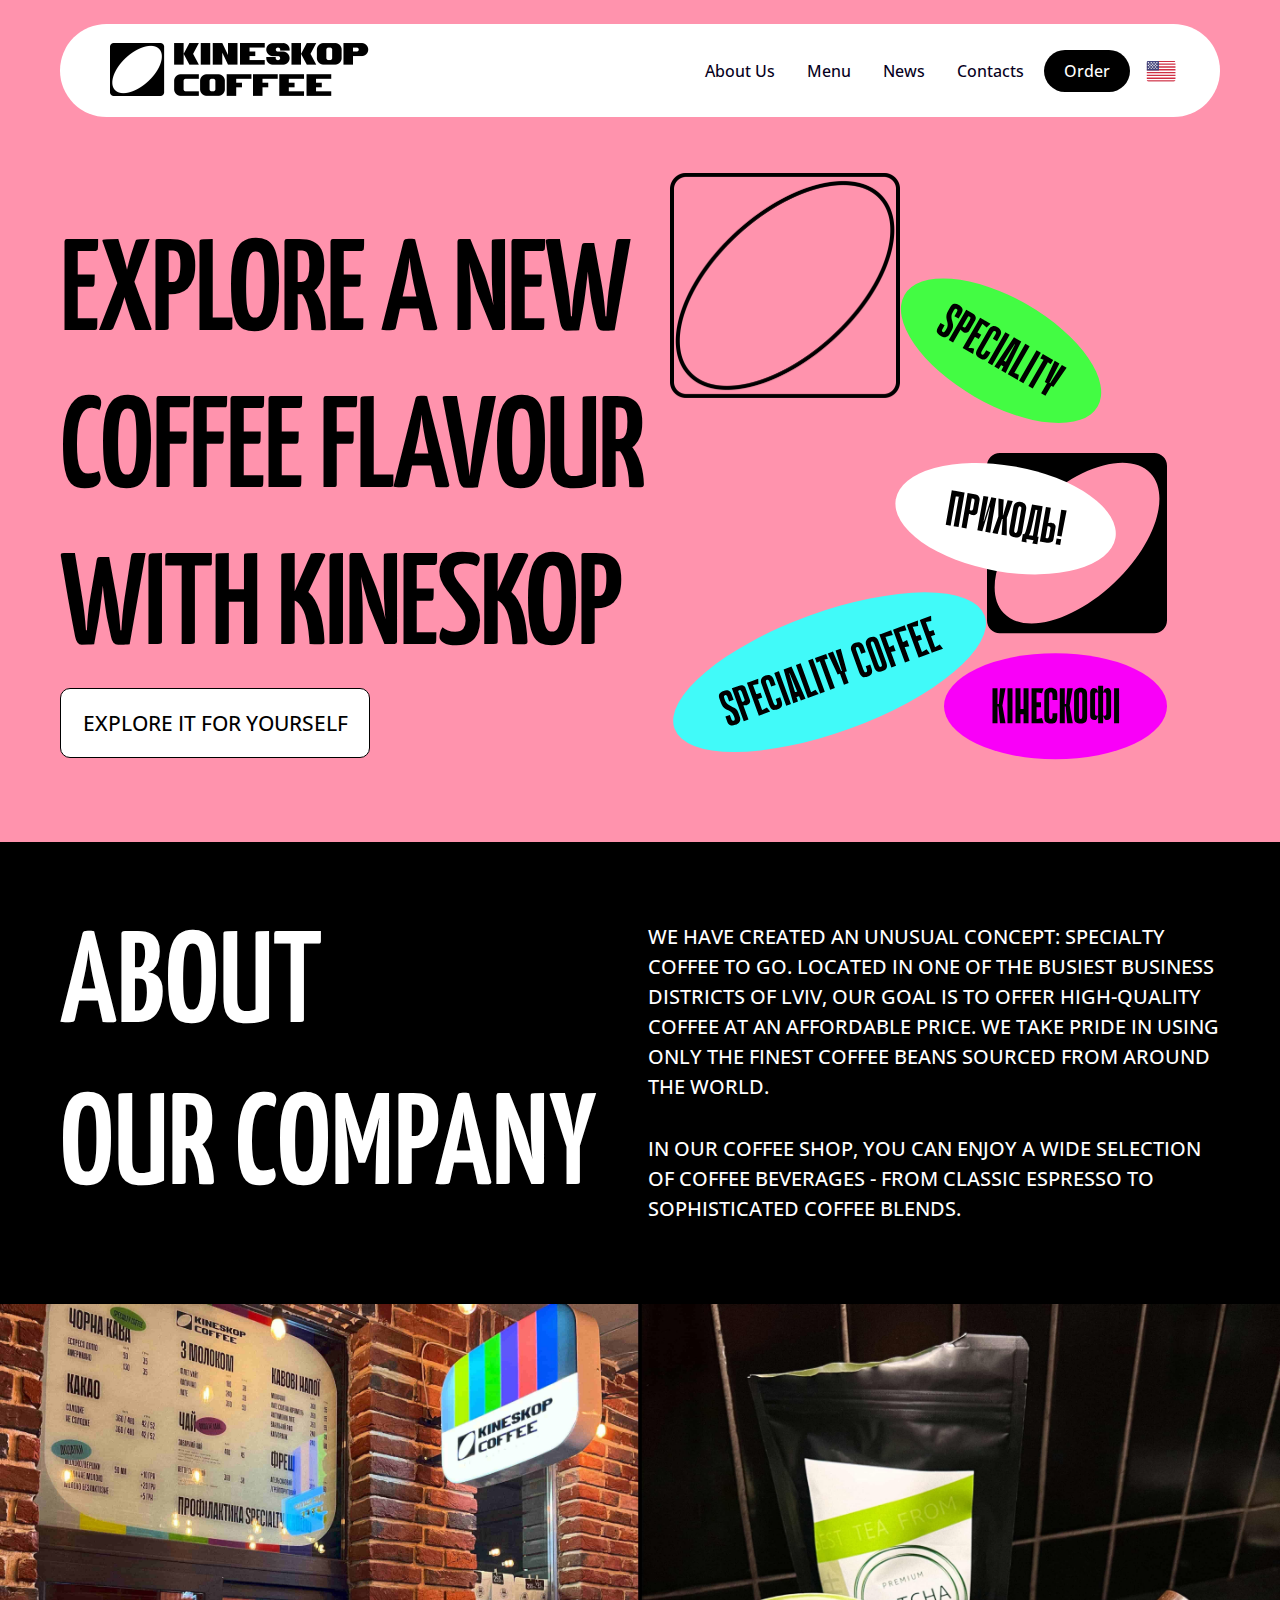
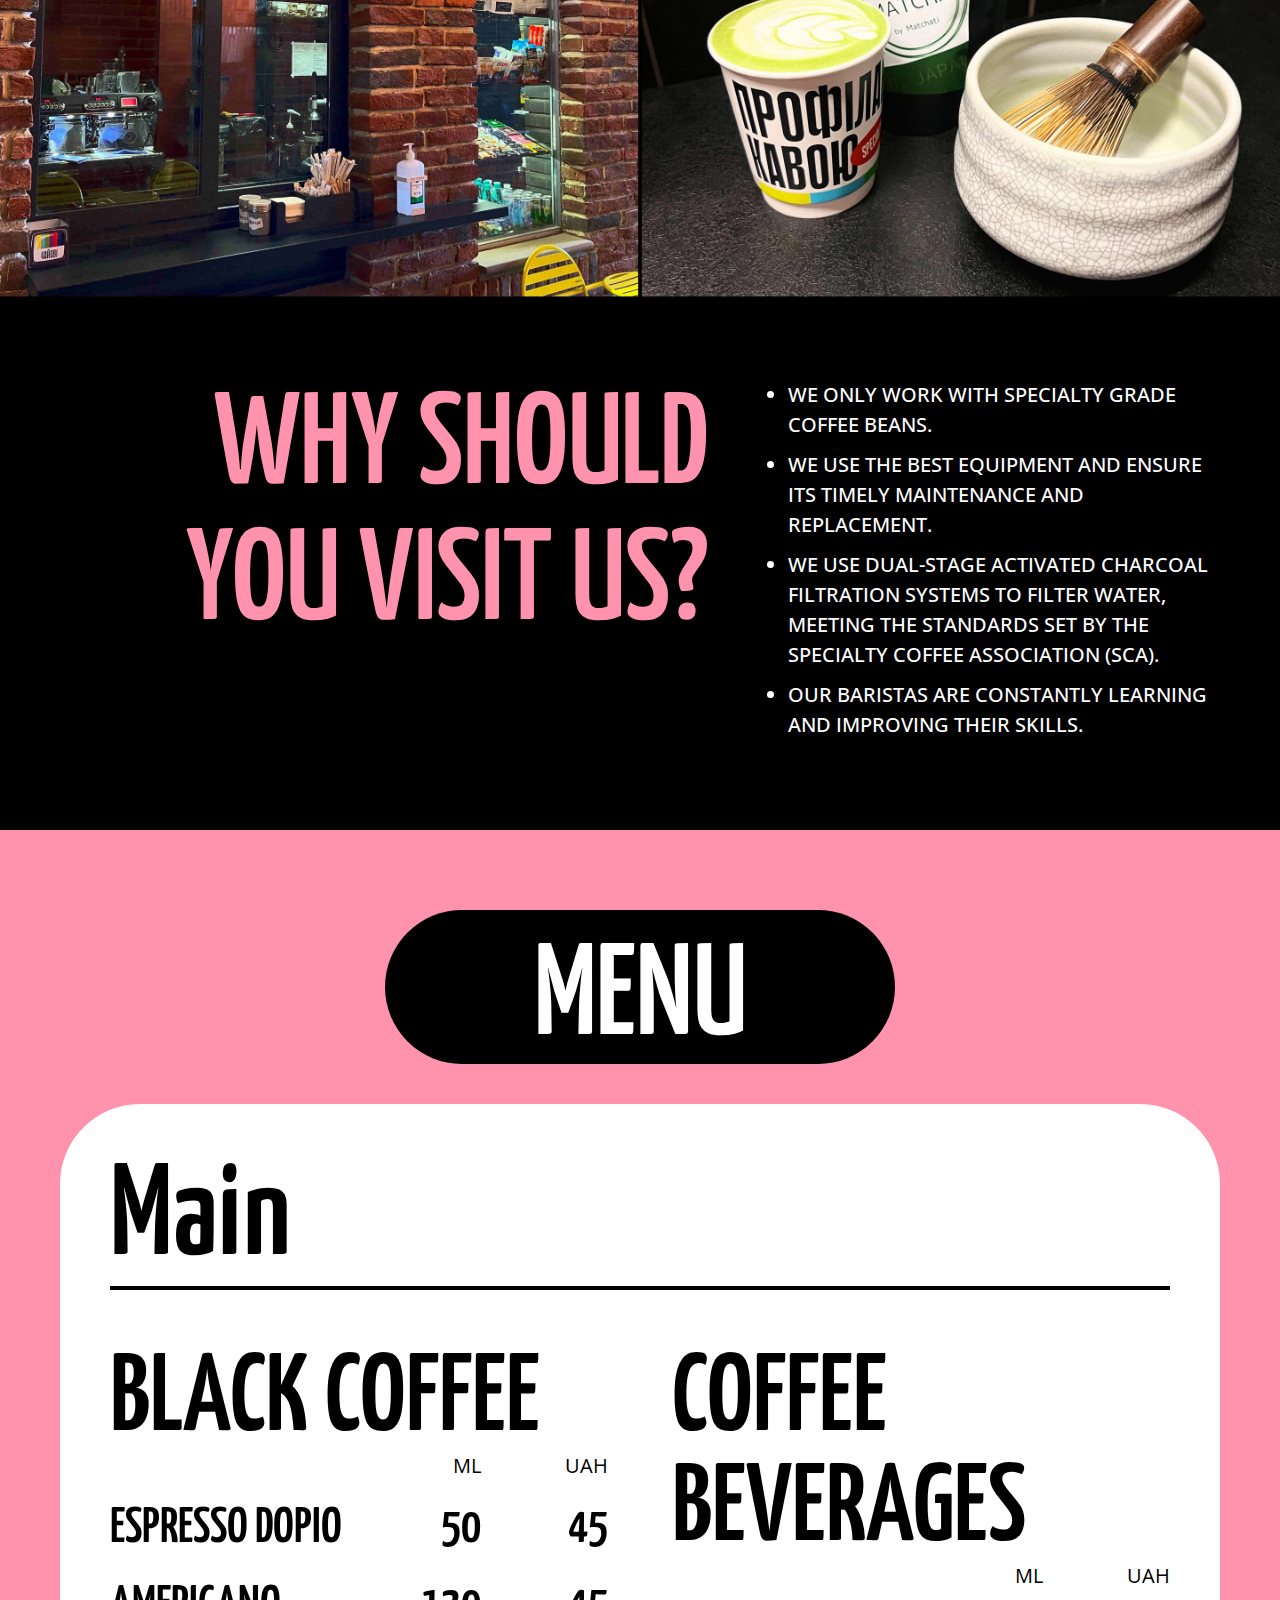
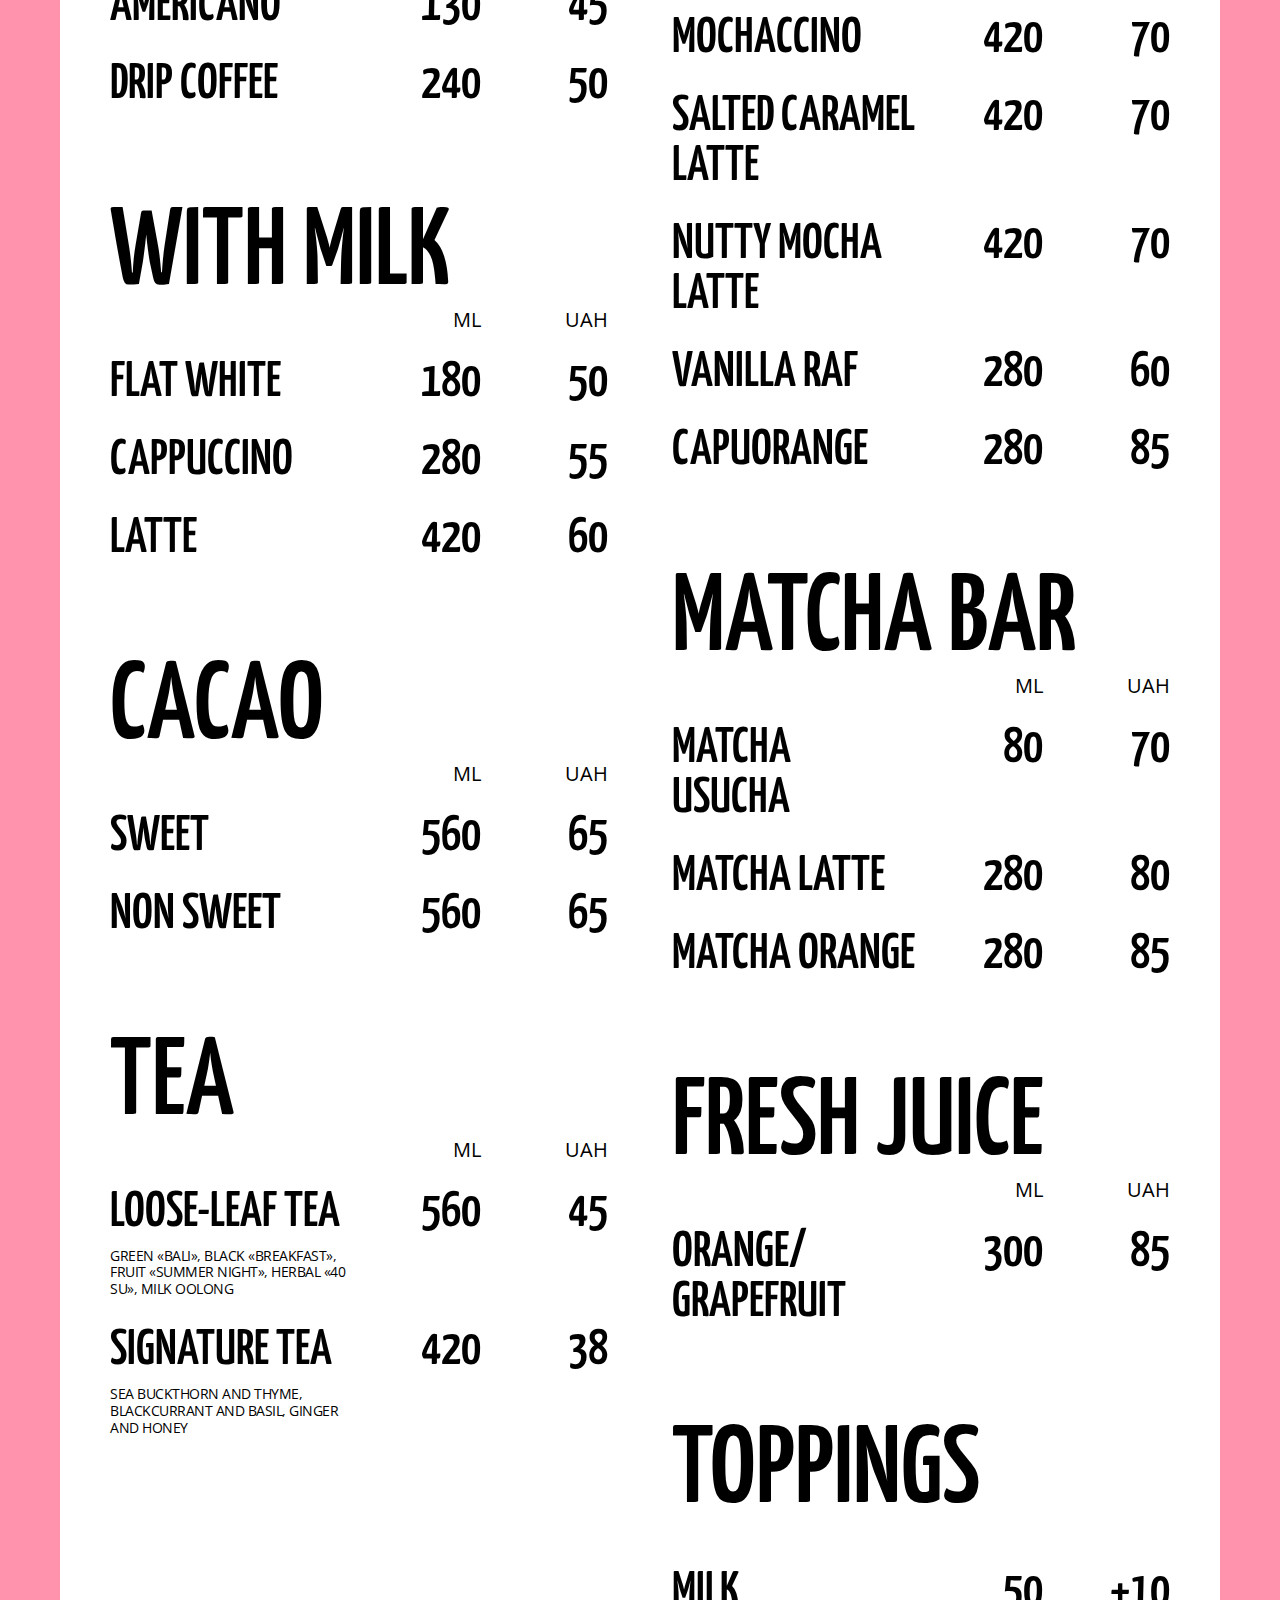
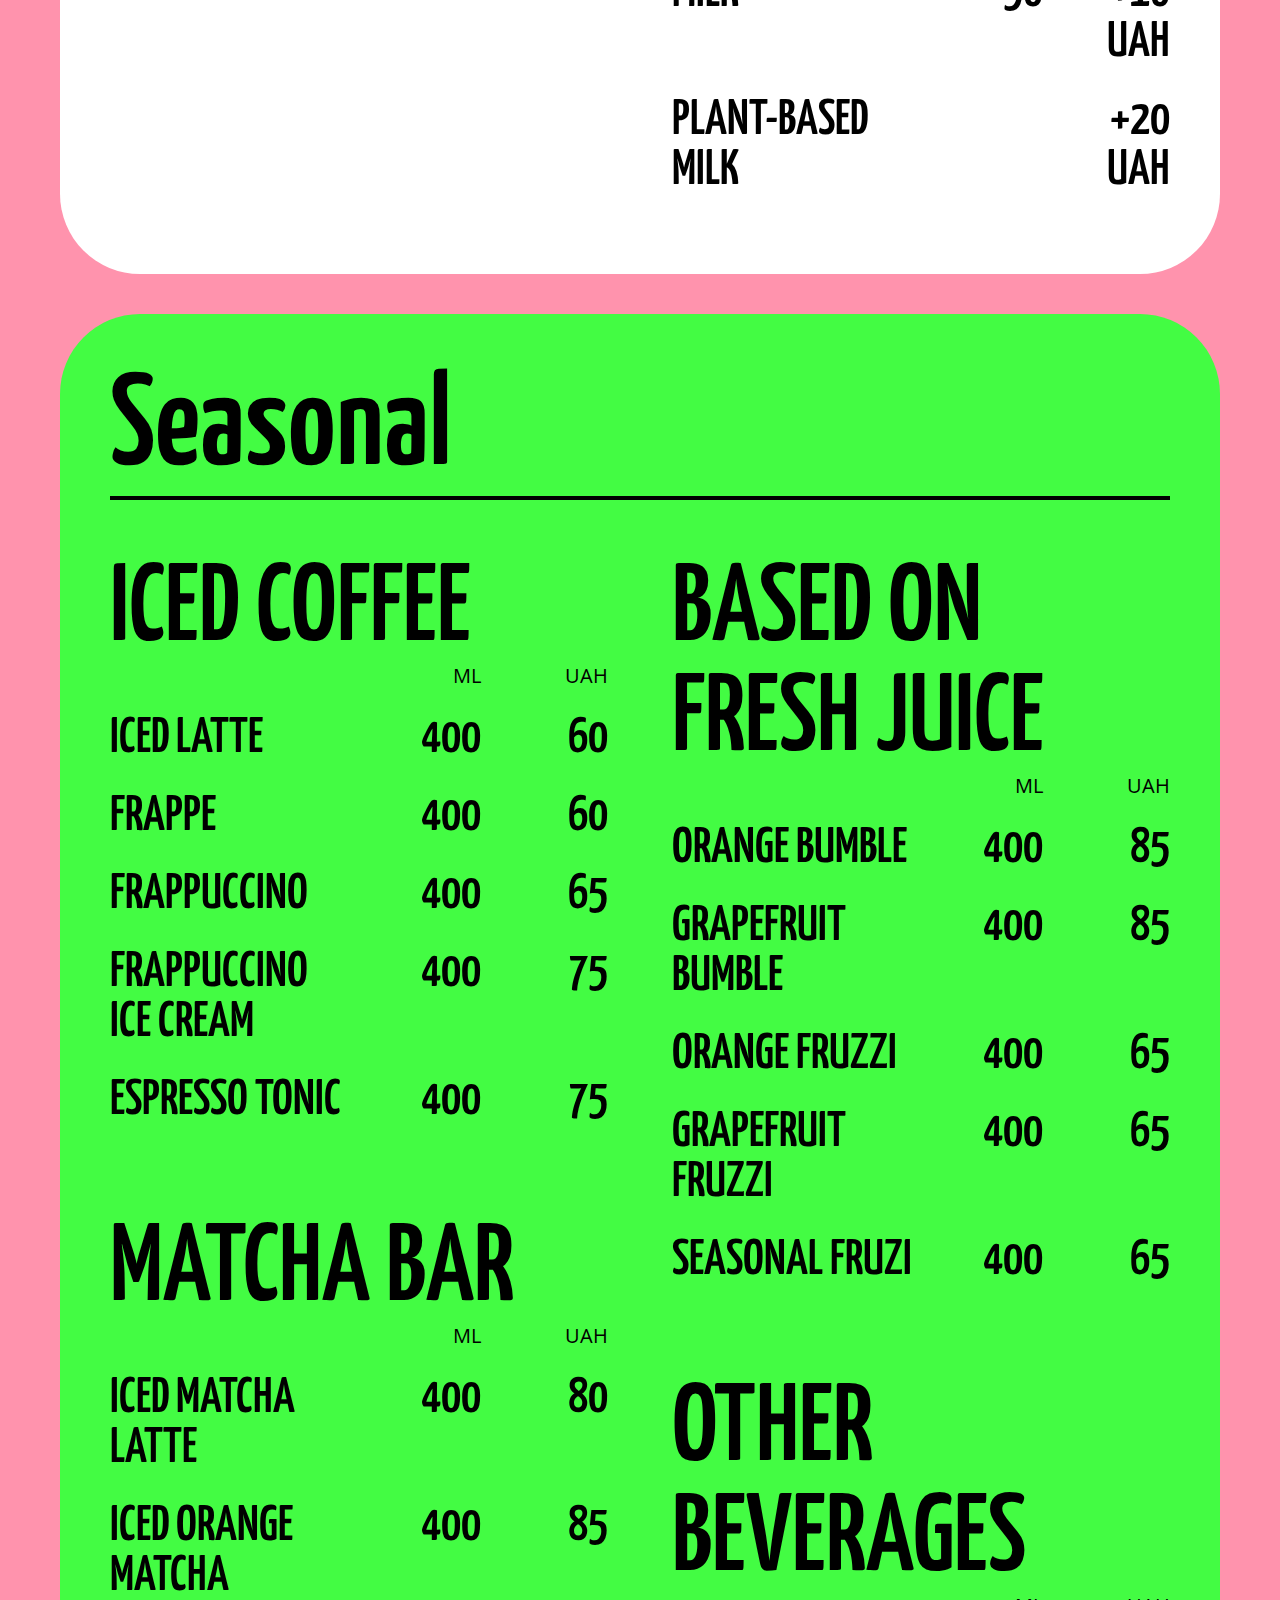
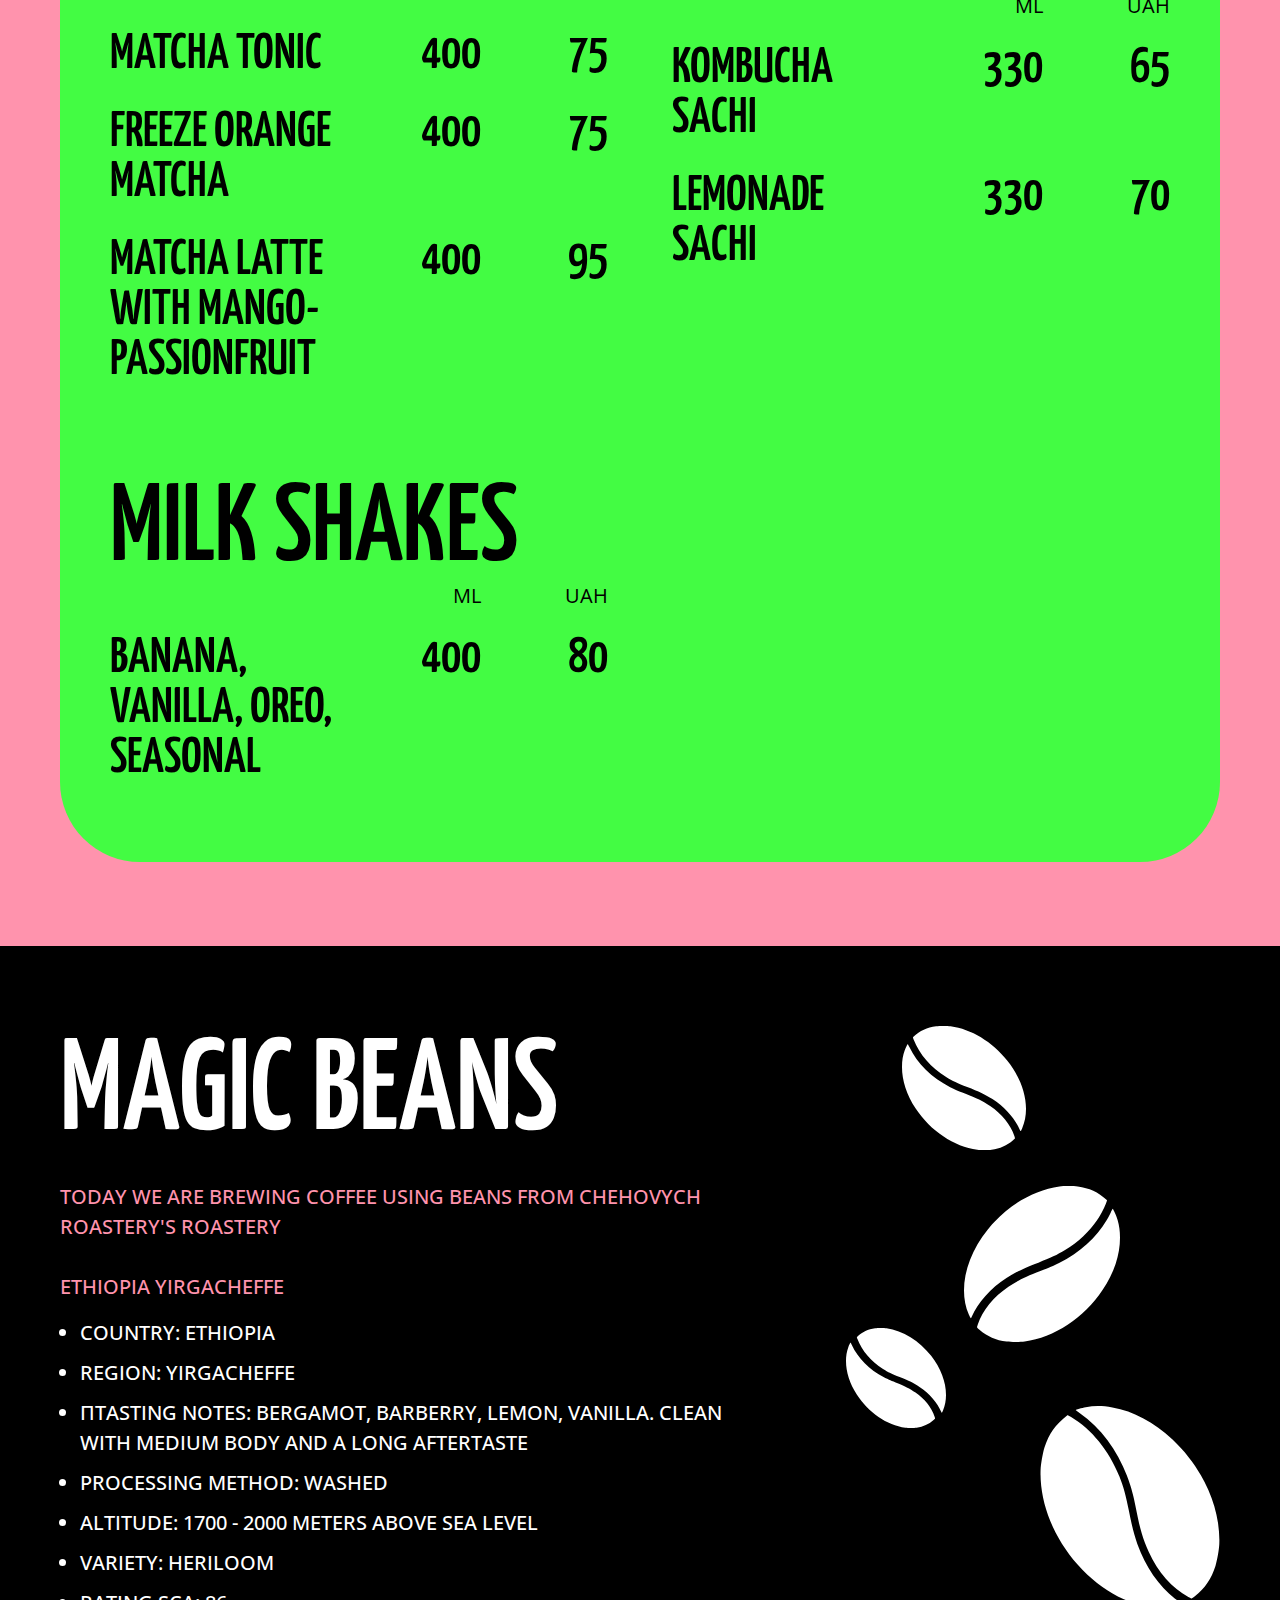
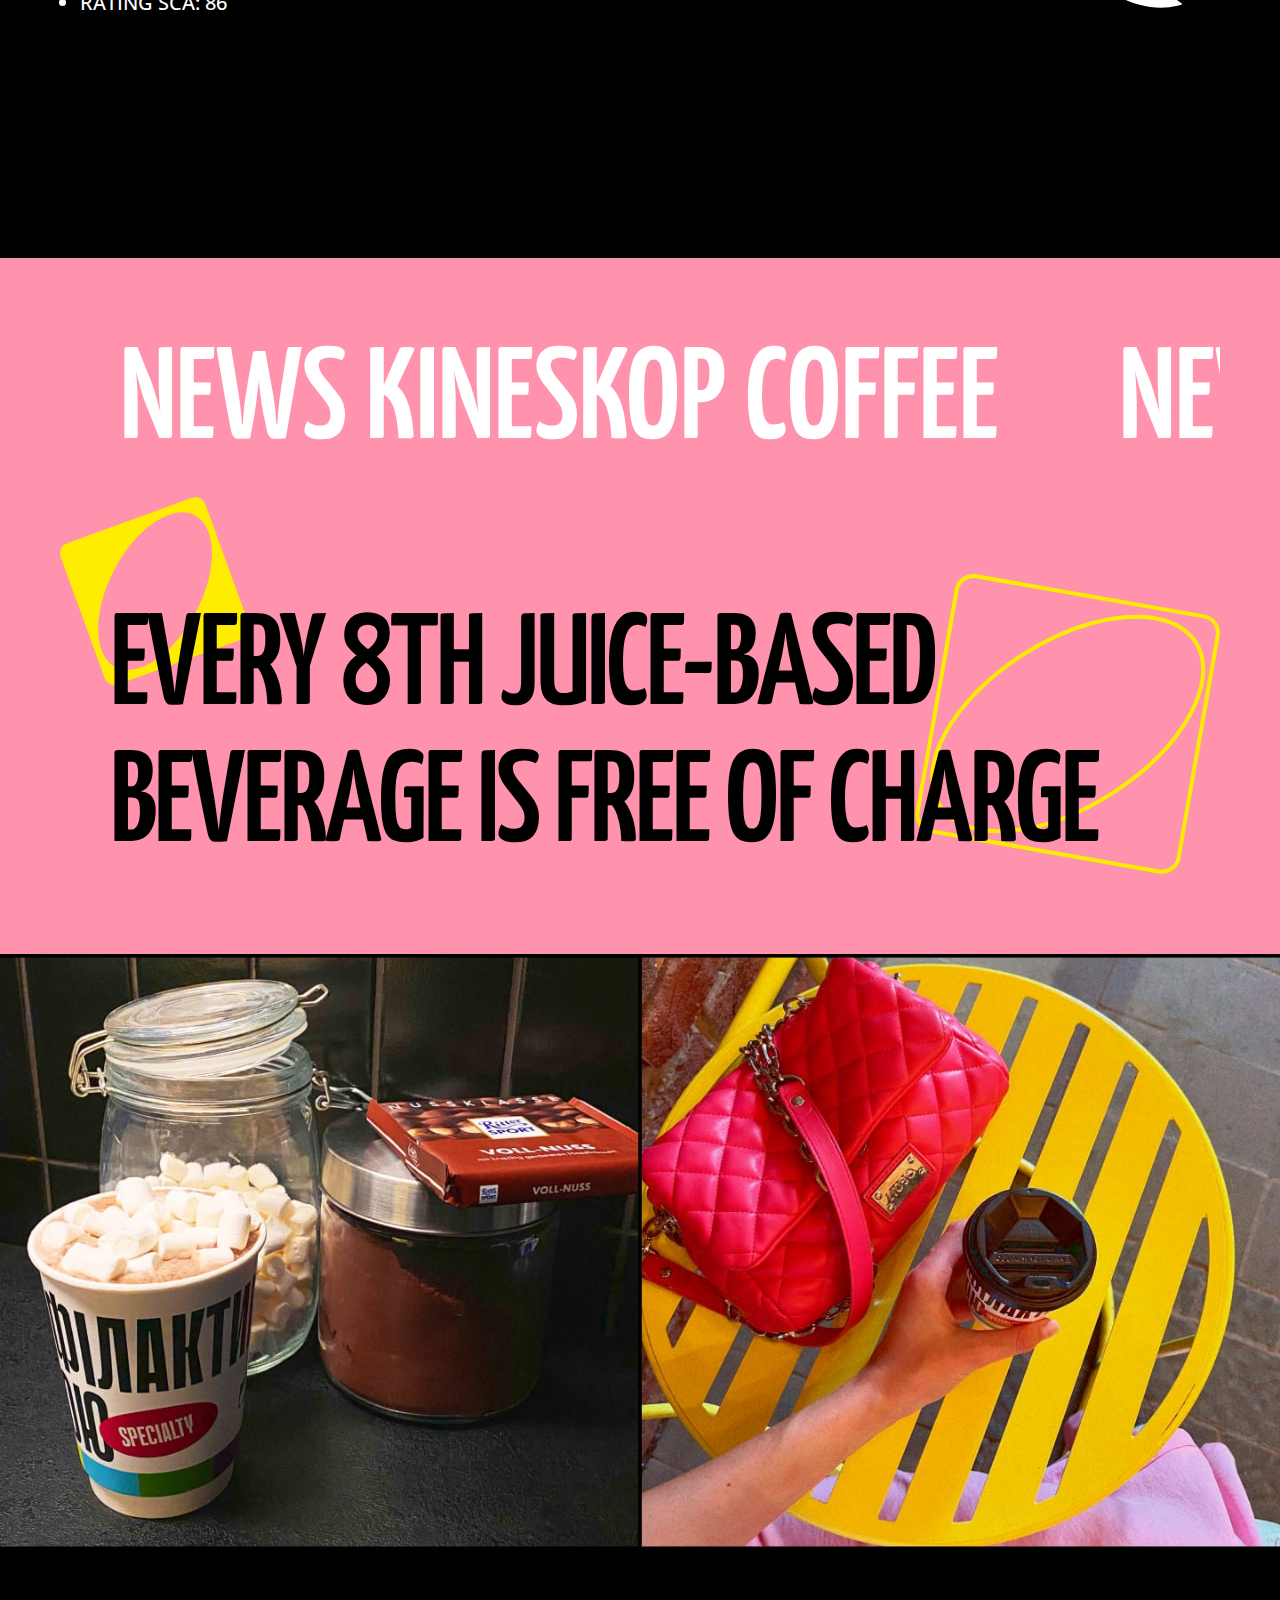
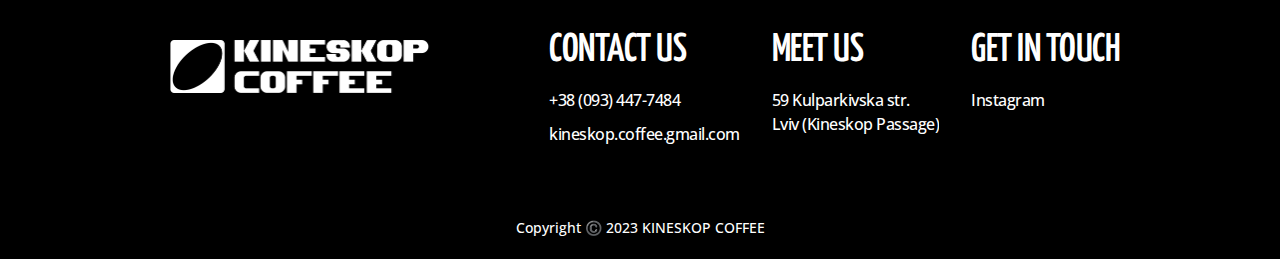
==== commit 5063fc17: "Fixed about us section" ====
--- a/index_EN.html
+++ b/index_EN.html
@@ -28,6 +28,7 @@
 						<li class="nav-link"><a href="#news" class="menuItem">News</a></li>
 						<li class="nav-link"><a href="#contacts" class="menuItem">Contacts</a></li>
 						<li class="order nav-link"><a href="https://t.me/kinescoffee_bot" class="menuItem" target="_blank">Order</a></li>
+						<li><button class="lang"></button></li>
 					</ul>
 				</nav>
 			</div>
@@ -63,11 +64,14 @@
 			<div class="page-width">
 				<div class="page-margin">
 					<div class="black-page-text">
-						<span class="grid-1" id="aboutus">About</span> 
-						<span class="grid-2">our</span>
-						<span class="grid-3">Company</span>
-						<p class="grid-4">We have created an unusual concept: specialty coffee to go. Located in one of the busiest business districts of Lviv, our goal is to offer high-quality coffee at an affordable price. We take pride in using only the finest coffee beans sourced from around the world.</p>
-						<p class="grid-5">In our coffee shop, you can enjoy a wide selection of coffee beverages - from classic espresso to sophisticated coffee blends.</p>
+						<div class="about1">
+							<p class="grid-1" id="aboutus">About</p> 
+							<p class="grid-2">our company</p>
+						</div>
+						<div class="about2">
+							<p class="grid-4">We have created an unusual concept: specialty coffee to go. Located in one of the busiest business districts of Lviv, our goal is to offer high-quality coffee at an affordable price. We take pride in using only the finest coffee beans sourced from around the world.</p>
+							<p class="grid-5">In our coffee shop, you can enjoy a wide selection of coffee beverages - from classic espresso to sophisticated coffee blends.</p>
+						</div>
 					</div>
 				</div>
 			</div>
@@ -284,7 +288,7 @@
 							<li>Processing Method: Washed</li>
 							<li>Altitude:  1700 - 2000 meters above sea level</li>
 							<li>Variety: Heriloom</li>
-							<li>Оцінка SCA: 86</li>
+							<li>Rating SCA: 86</li>
 						</ul>
 
 	<!--Mobile Beans-->	
--- a/static/css/layout.css
+++ b/static/css/layout.css
@@ -57,7 +57,7 @@
 
 nav li {
     list-style-type: none;
-    padding: 10px 10px;
+    padding: 10px 4px;
 }
 
 li a {
@@ -69,6 +69,7 @@
     font-family: 'Open Sans', sans-serif;
     font-weight: 500;
     font-style: normal;
+
 }
 
 li.order a {
@@ -80,11 +81,23 @@
     transition: 250ms;
 }
 
-
-
 .mobile-nav-toggle {
     display: none;
 }
+
+/*Ukraine/English Version*/
+
+.lang {
+    display: block;
+    margin-left: 8px;
+    background: url("../images/usa-flag.svg");
+    border: 0;
+    background-repeat: no-repeat;
+    width: 30px;
+    height: 30px  ;
+    background-size: cover;
+}
+    
 
 /*Primary Pink Page*/
 
@@ -175,36 +188,27 @@
 }
 
 .black-page-text {
-    display: grid;
-    gap: 1rem;
-    grid-template-rows: 1fr 1fr;
-    grid-template-columns: 1fr 2fr 3fr 3fr;
+   display: flex;
+}
+
+.about1 {
+    width: 50%;
+}
+
+.about2 {
+    width: 50%;
+    margin-left: 1rem;
 }
 
 .grid-1 {
-    grid-area: 1 / 1 / 2 / 2;
-    align-self: end;
-}
-
-.grid-2 {
-    grid-area: 2 / 1 / 3 / 2;  
-}
-
-.grid-3 {
-    grid-area: 2 / 2 / 3 / 3;
+    margin-bottom: 2rem;
 }
 
 .grid-4 {
-    grid-area: 1 / 2 / 2 / 5;
-    padding-left: 5rem;
-}
-
-.grid-5 {
-    grid-area: 2 / 3 / 3 / 5;
-    padding-left: 5rem;
-}
-
-.black-page-text span {
+    margin-bottom: 2rem;
+}
+
+.about1 p {
     font-family: 'Yanone Kaffeesatz', sans-serif;
     font-size: 130px;
     line-height: 1;
@@ -212,7 +216,7 @@
     text-transform: uppercase;
 }
 
-.black-page-text p {
+.about2 p {
     font-weight: 500;
     font-size: 20px;
     line-height: 30px;
@@ -675,6 +679,7 @@
     color: var(--white);
     text-decoration: none;
     margin-bottom: 10px;
+    overflow: hidden;
 }
 
 .copyright p {
@@ -752,6 +757,14 @@
         padding-top: 30px;
     }
 
+    .lang {
+        position: absolute;
+        top: 2.5rem;
+        left: 32px;
+        width: 48px;
+        height: 48px;
+    }
+
 /*END of mobile toggler menu*/
 
 /*Tablet header*/
@@ -848,49 +861,35 @@
         padding: 70px 0;
     }
 
-    .black-page-text span {
+    .black-page-text {
+        flex-direction: column;
+    }
+
+    .about1 {
+        width: 100%;
+        margin-bottom: 20px;
+    }
+
+    .about2 {
+        width: 100%;
+        margin-left: 0;
+    }
+
+    .grid-1 {
+        margin-bottom: 0;
+    }
+
+    .about1 p {
         font-family: 'Yanone Kaffeesatz', sans-serif;
         font-size: 120px;
         line-height: 105%;
     }
 
-    .black-page-text p {
+    .about2 p {
         font-size: 16px;
         line-height: 24px;
     }  
 
-    .black-page-text {
-        display: grid;
-        gap: 1rem;
-        grid-template-rows: 1fr 1fr 1fr;
-        grid-template-columns: 1fr 2fr 3fr 3fr;
-    }
-
-    .grid-1 {
-        grid-area: 1 / 1 / 2 / 2;
-        align-self: end;
-    }
-
-    .grid-2 {
-        grid-area: 2 / 1 / 3 / 2;
-    
-    }
-
-    .grid-3 {
-        grid-area: 3 / 1 / 4 / 4;
-    }
-
-    .grid-4 {
-        grid-area: 1 / 2 / 3 / 5;
-        padding-left: 3rem;
-        padding-right:;
-        align-self: center;
-    }
-
-    .grid-5 {
-        grid-area: 3 / 3 / 4 / 5;
-        padding-left: 10px;
-    }
 
 /*Tablet Photo Page*/ 
 
@@ -1177,6 +1176,14 @@
         padding-top: 30px;
     }
 
+     .lang {
+        position: absolute;
+        top: 2.5rem;
+        left: 32px;
+        width: 32px;
+        height: 32px;
+    }
+
 /*Mobile header*/
 
     div.header-container {
@@ -1282,45 +1289,35 @@
         padding: 40px 0;
     }
 
-    .black-page-text span {
+    .black-page-text {
+        flex-direction: column;
+    }
+
+    .about1 {
+        width: 100%;
+        margin-bottom: 20px;
+    }
+
+    .about2 {
+         width: 100%;
+         margin-left: 0;
+    }
+
+    .about1 p {
         font-family: 'Yanone Kaffeesatz', sans-serif;
         font-size: 80px;
         line-height: 105%;
     }
 
-    .black-page-text p {
+    .about2 p {
         font-size: 16px;
         line-height: 24px;
     }  
 
-    .black-page-text {
-        display: grid;
-        gap: 1rem;
-        grid-template-rows: 0.5fr 0.5fr 2fr 1fr;
-        grid-template-columns: repeat(4, 1fr);
-    }
-
     .grid-1 {
-        grid-area: 1 / 1 / 2 / 2;
-    }
-
-    .grid-2 {
-        grid-area: 2 / 1 / 3 / 2;
-    }
-
-    .grid-3 {
-        grid-area: 2 / 2 / 3 / 5;
-    }
-
-    .grid-4 {
-        grid-area: 3 / 1 / 5 / 5;
-        padding-left: 0;
-    }
-
-    .grid-5 {
-        grid-area: 4 / 1 / 5 / 5;
-        padding-left: 0;  
-    }
+        margin-bottom: 0;
+    }
+    
 
 /*Mobile Photo page*/
 
@@ -1614,6 +1611,11 @@
         background-color: var(--black);
     }
 
+    button.lang:hover {
+        cursor: pointer;
+        opacity: 0.5;
+    }
+
 }
 
 /*Devices that can't hover*/
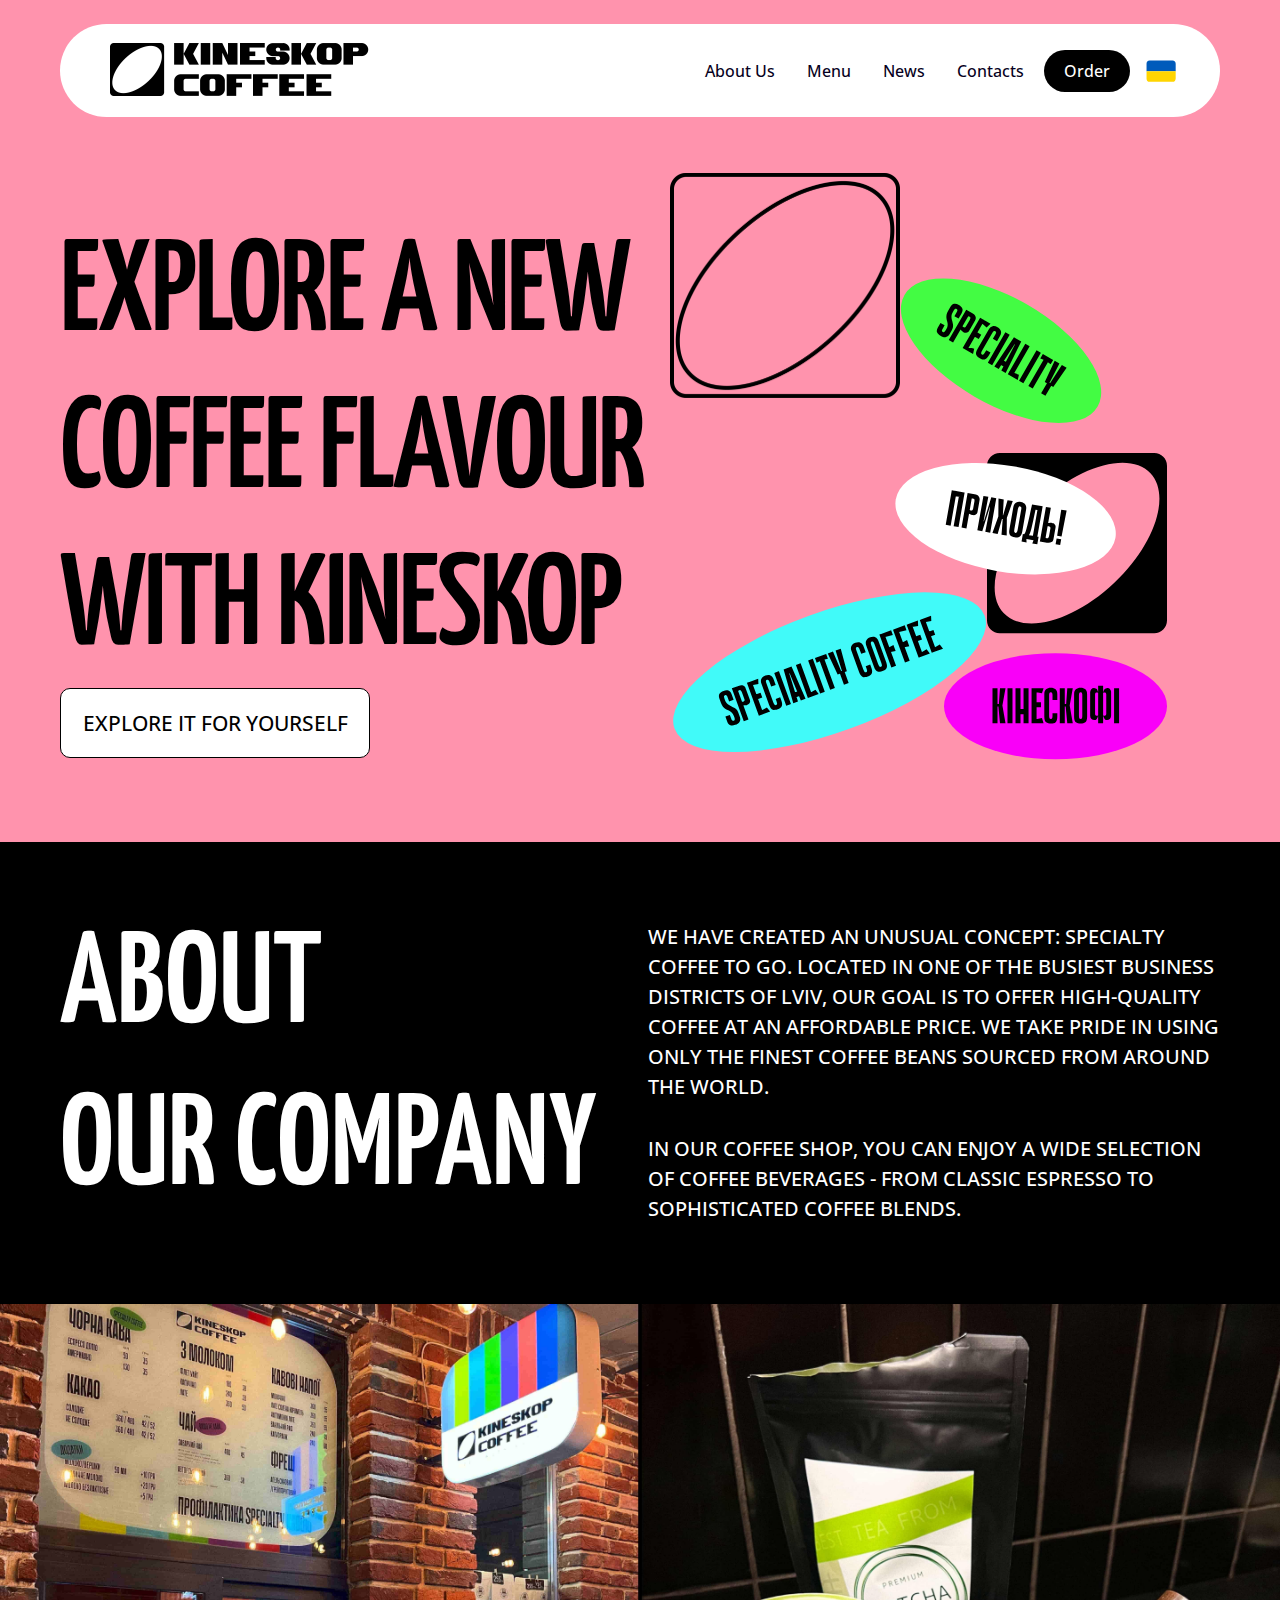
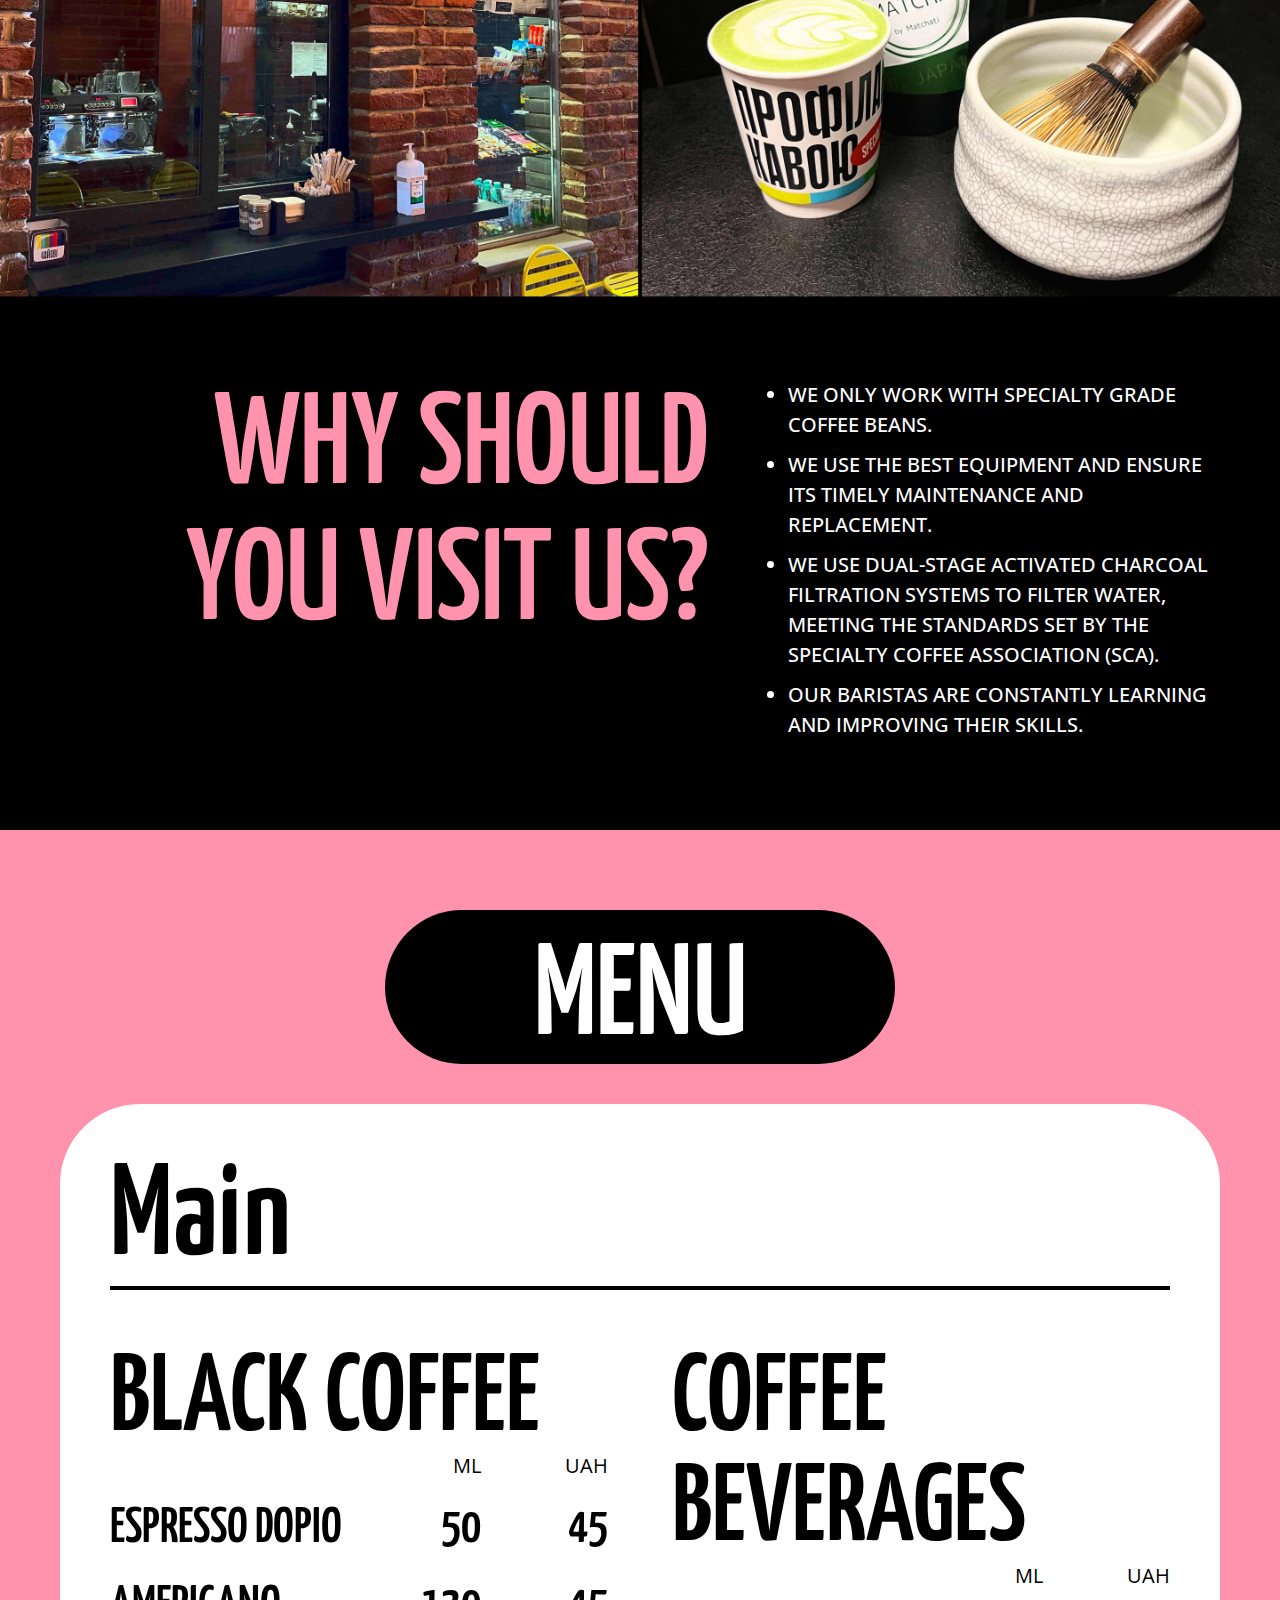
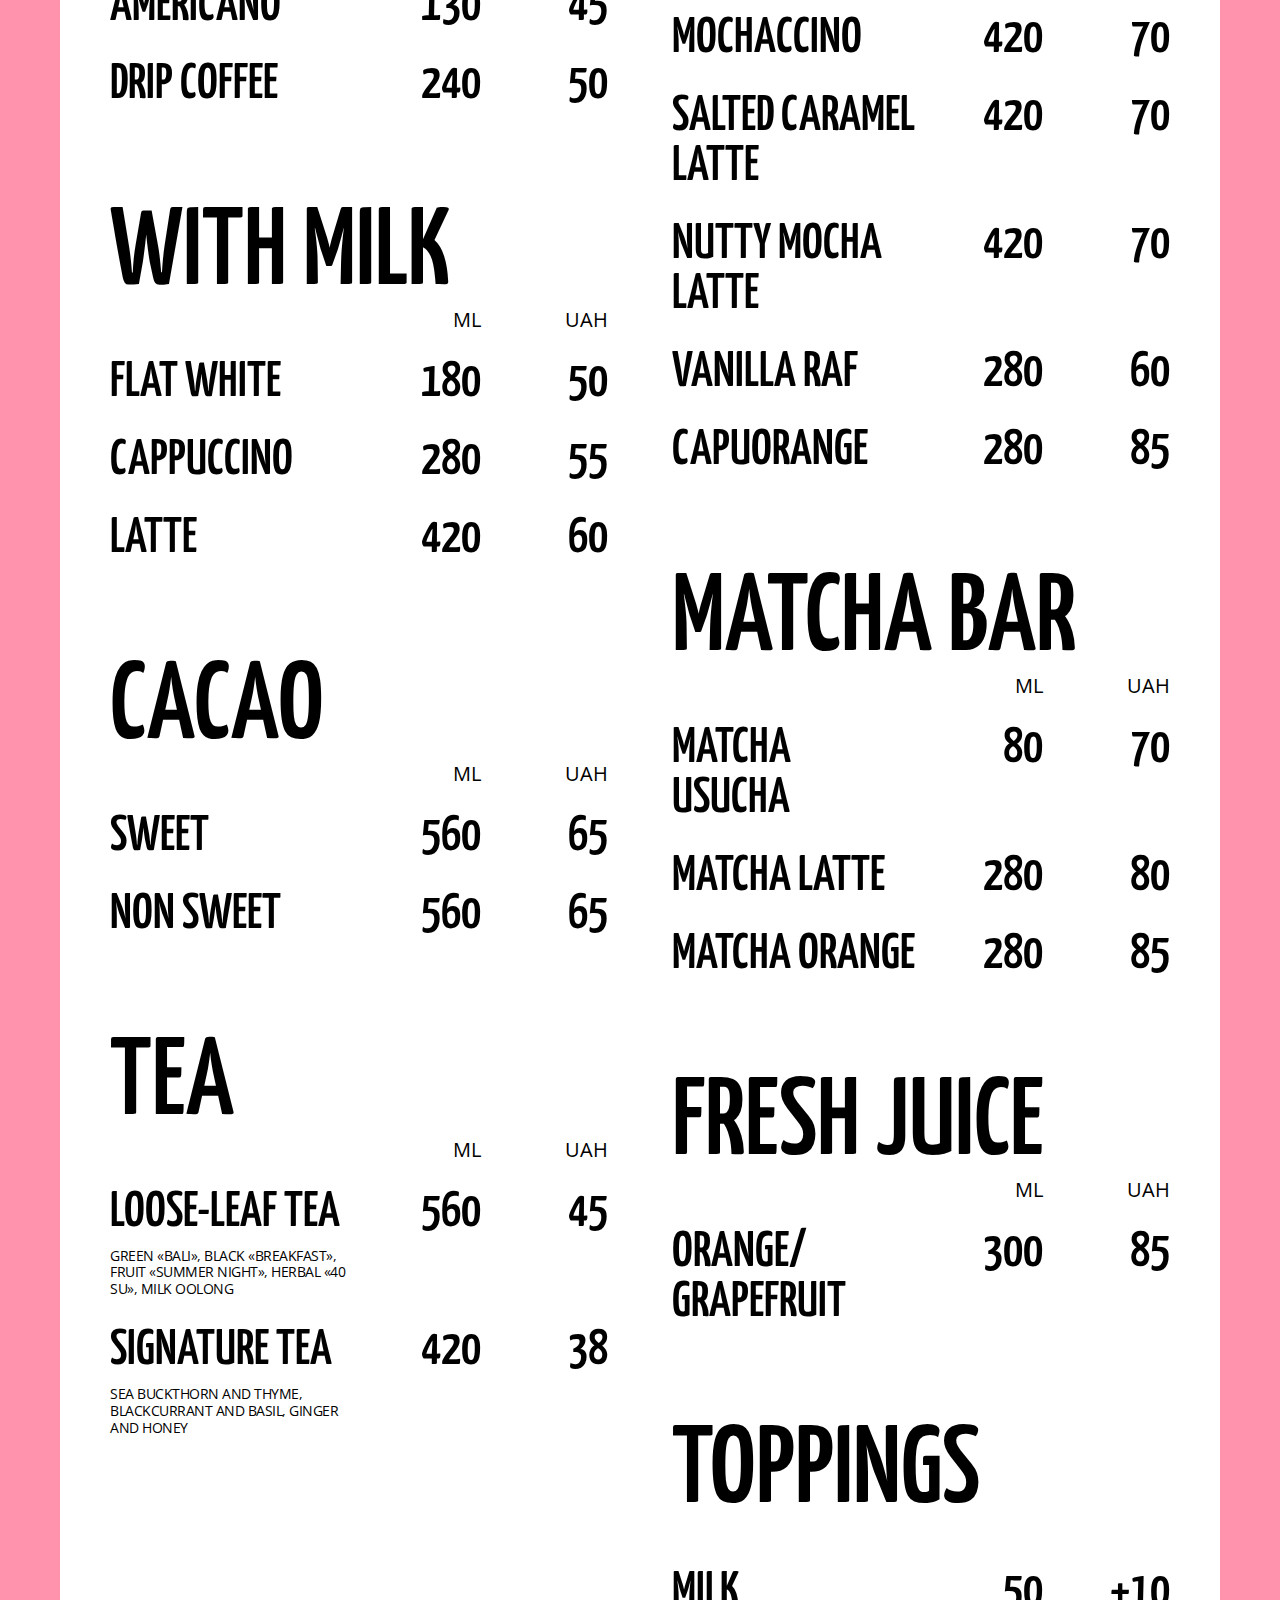
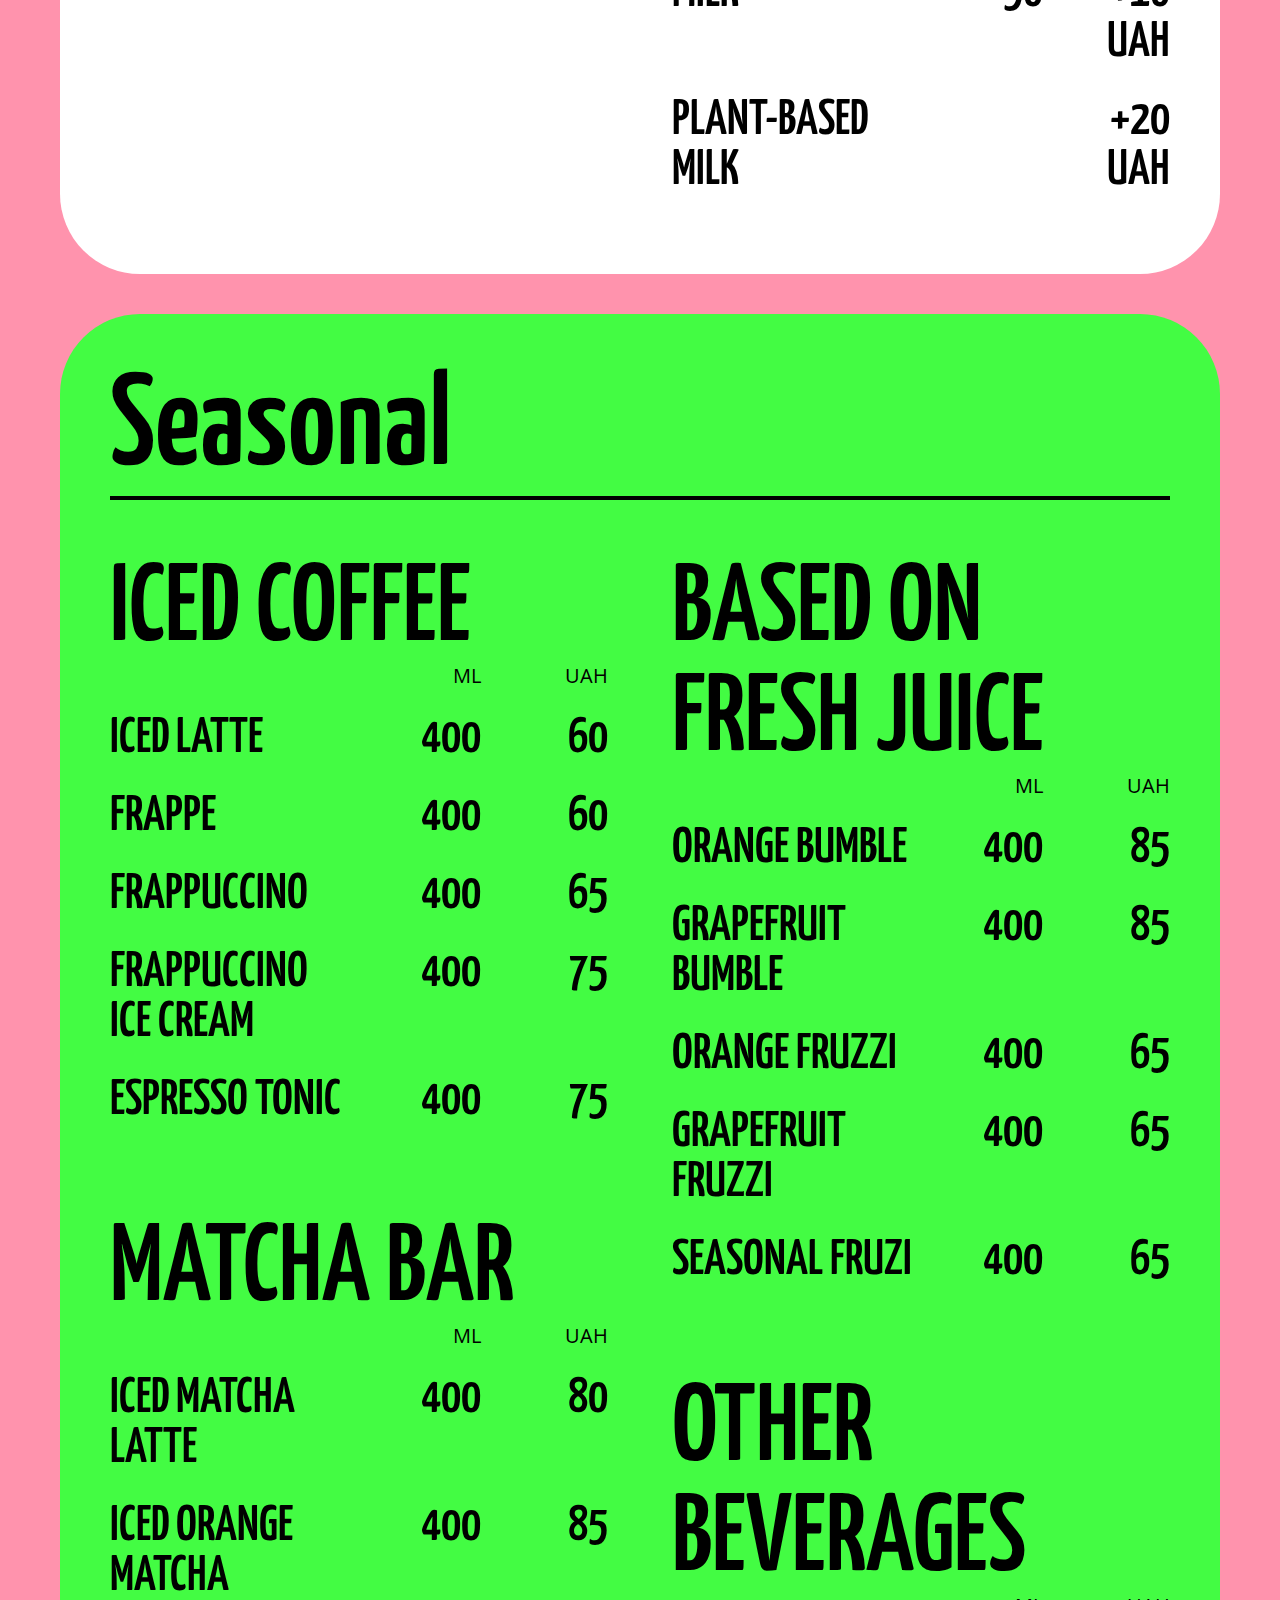
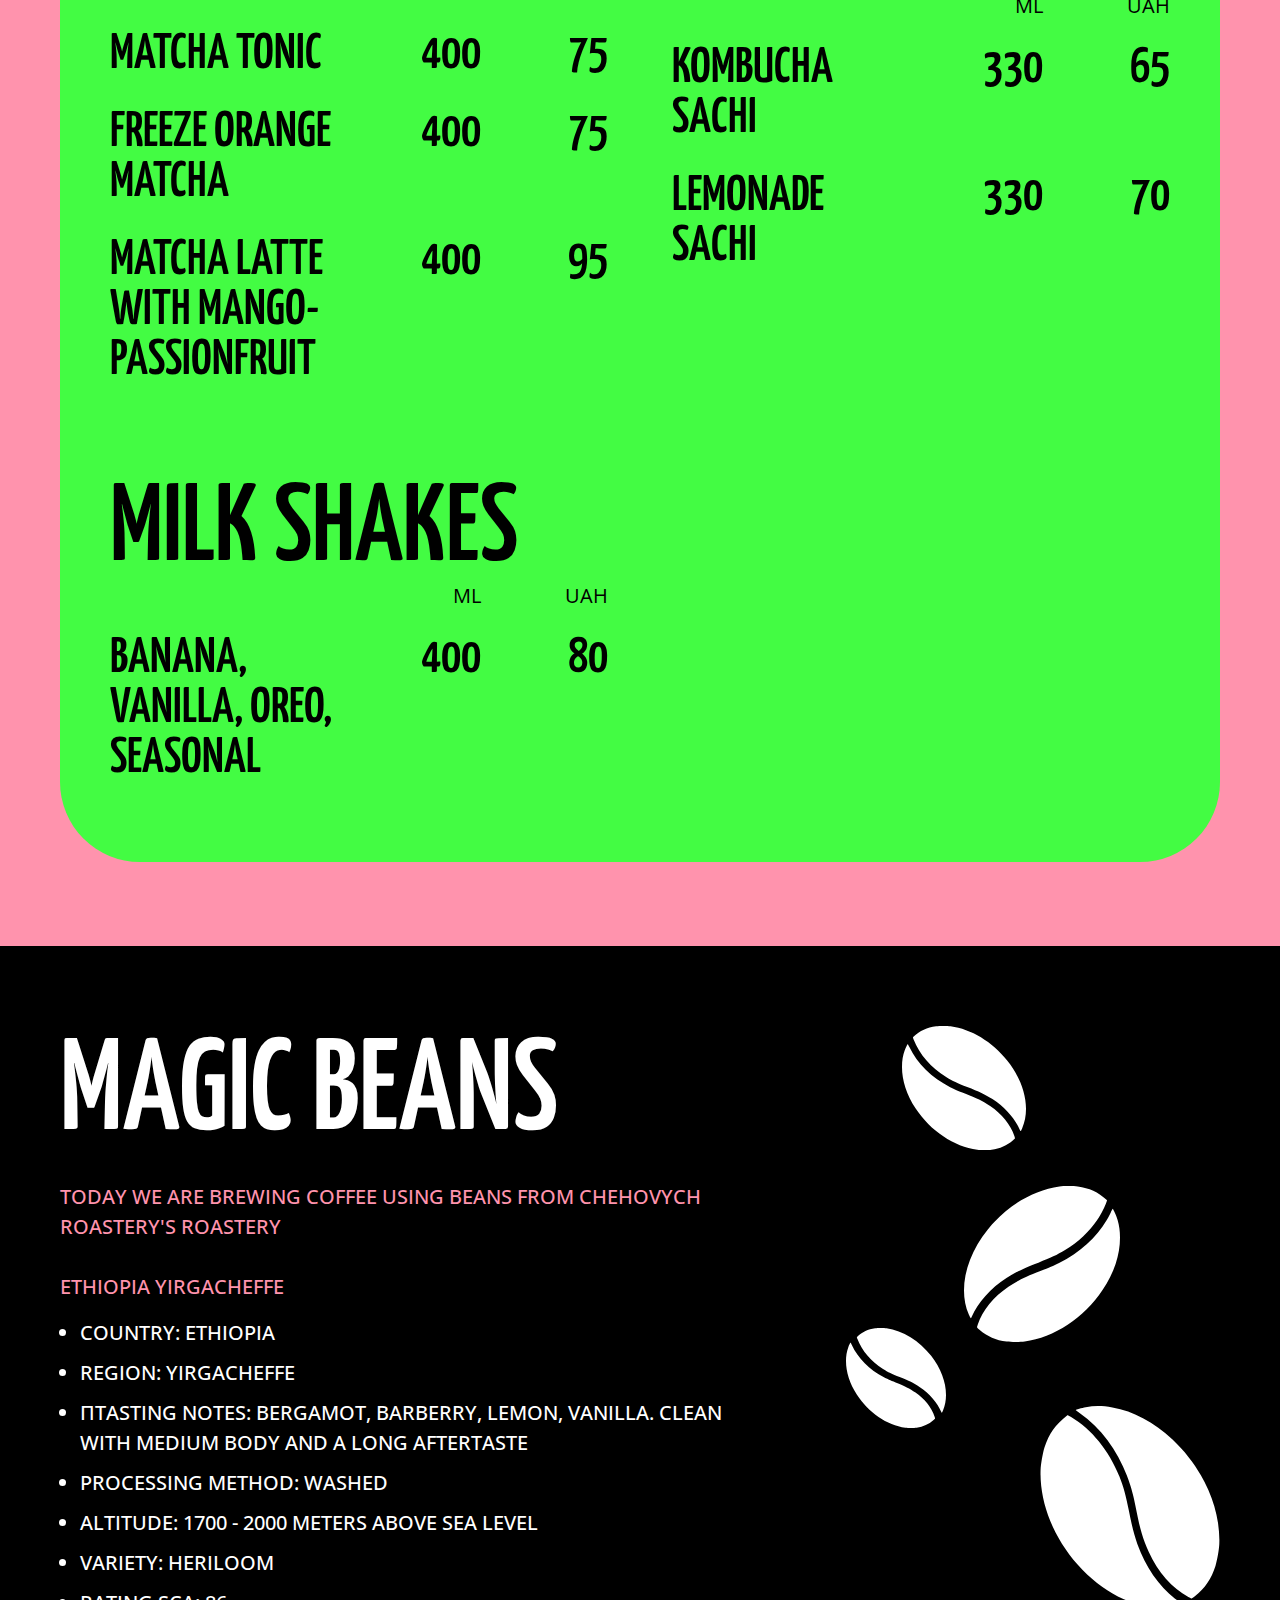
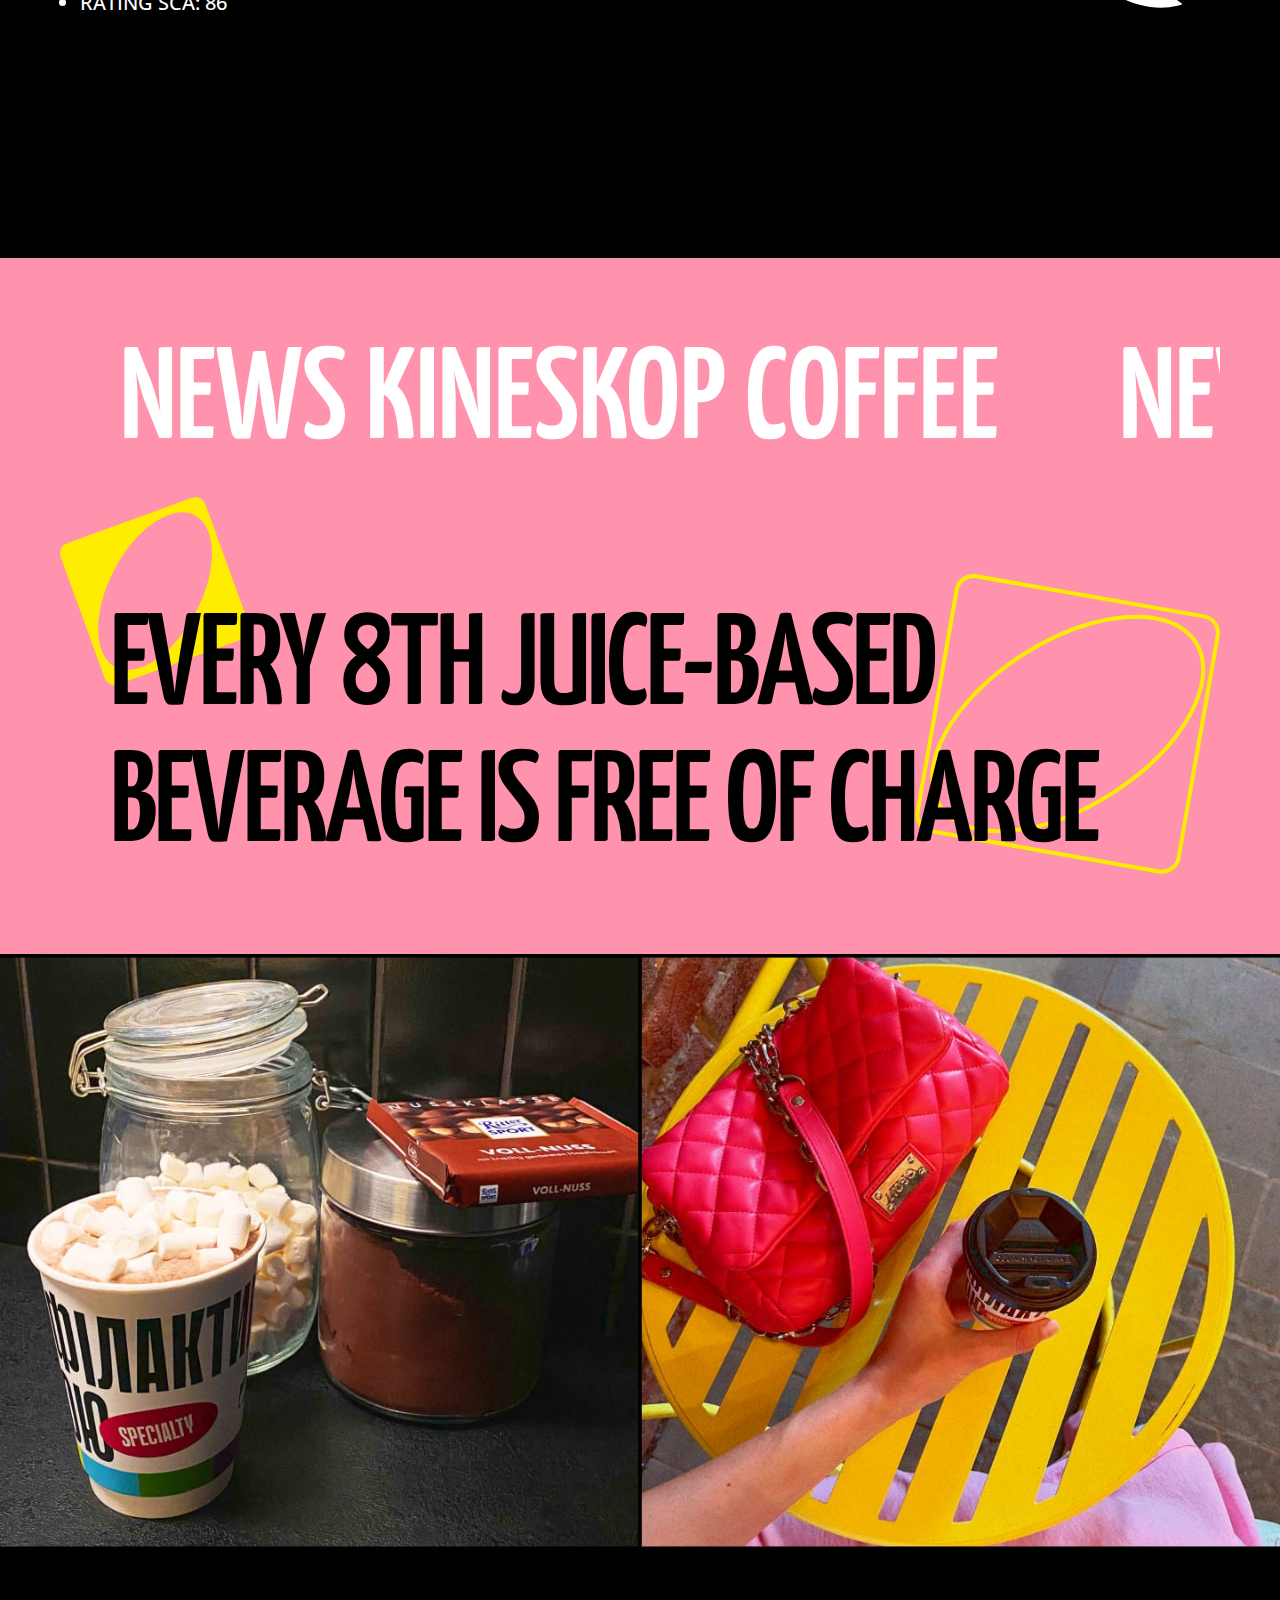
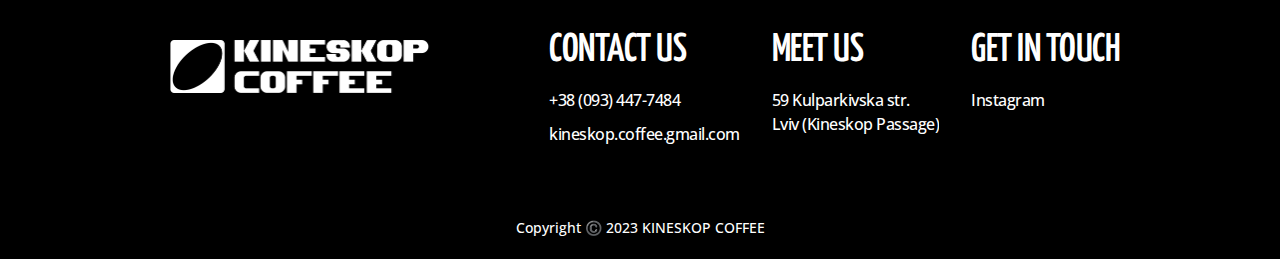
==== commit 5ce29daa: "Language change icon" ====
--- a/index_EN.html
+++ b/index_EN.html
@@ -28,7 +28,9 @@
 						<li class="nav-link"><a href="#news" class="menuItem">News</a></li>
 						<li class="nav-link"><a href="#contacts" class="menuItem">Contacts</a></li>
 						<li class="order nav-link"><a href="https://t.me/kinescoffee_bot" class="menuItem" target="_blank">Order</a></li>
-						<li><button class="lang"></button></li>
+						<li>
+							<button class="lang" onclick="window.location.href = 'index.html'"></button>
+						</li>
 					</ul>
 				</nav>
 			</div>
--- a/static/css/layout.css
+++ b/static/css/layout.css
@@ -1,7 +1,6 @@
 
 @import url('https://fonts.googleapis.com/css2?family=Yanone+Kaffeesatz:wght@400;500;600;700&display=swap');
 @import url('https://fonts.googleapis.com/css2?family=Open+Sans:wght@300;400;500;600&display=swap');
-
 
 
 
@@ -88,6 +87,17 @@
 /*Ukraine/English Version*/
 
 .lang {
+    display: block;
+    margin-left: 8px;
+    background: url("../images/ua-flag.svg");
+    border: 0;
+    background-repeat: no-repeat;
+    width: 30px;
+    height: 30px  ;
+    background-size: cover;
+}
+
+.lang.ukr {
     display: block;
     margin-left: 8px;
     background: url("../images/usa-flag.svg");
@@ -758,6 +768,14 @@
     }
 
     .lang {
+        position: absolute;
+        top: 2.5rem;
+        left: 32px;
+        width: 48px;
+        height: 48px;
+    }
+
+    .lang.ukr {
         position: absolute;
         top: 2.5rem;
         left: 32px;
@@ -1184,6 +1202,14 @@
         height: 32px;
     }
 
+    .lang.ukr {
+        position: absolute;
+        top: 2.5rem;
+        left: 32px;
+        width: 32px;
+        height: 32px;
+    }
+
 /*Mobile header*/
 
     div.header-container {
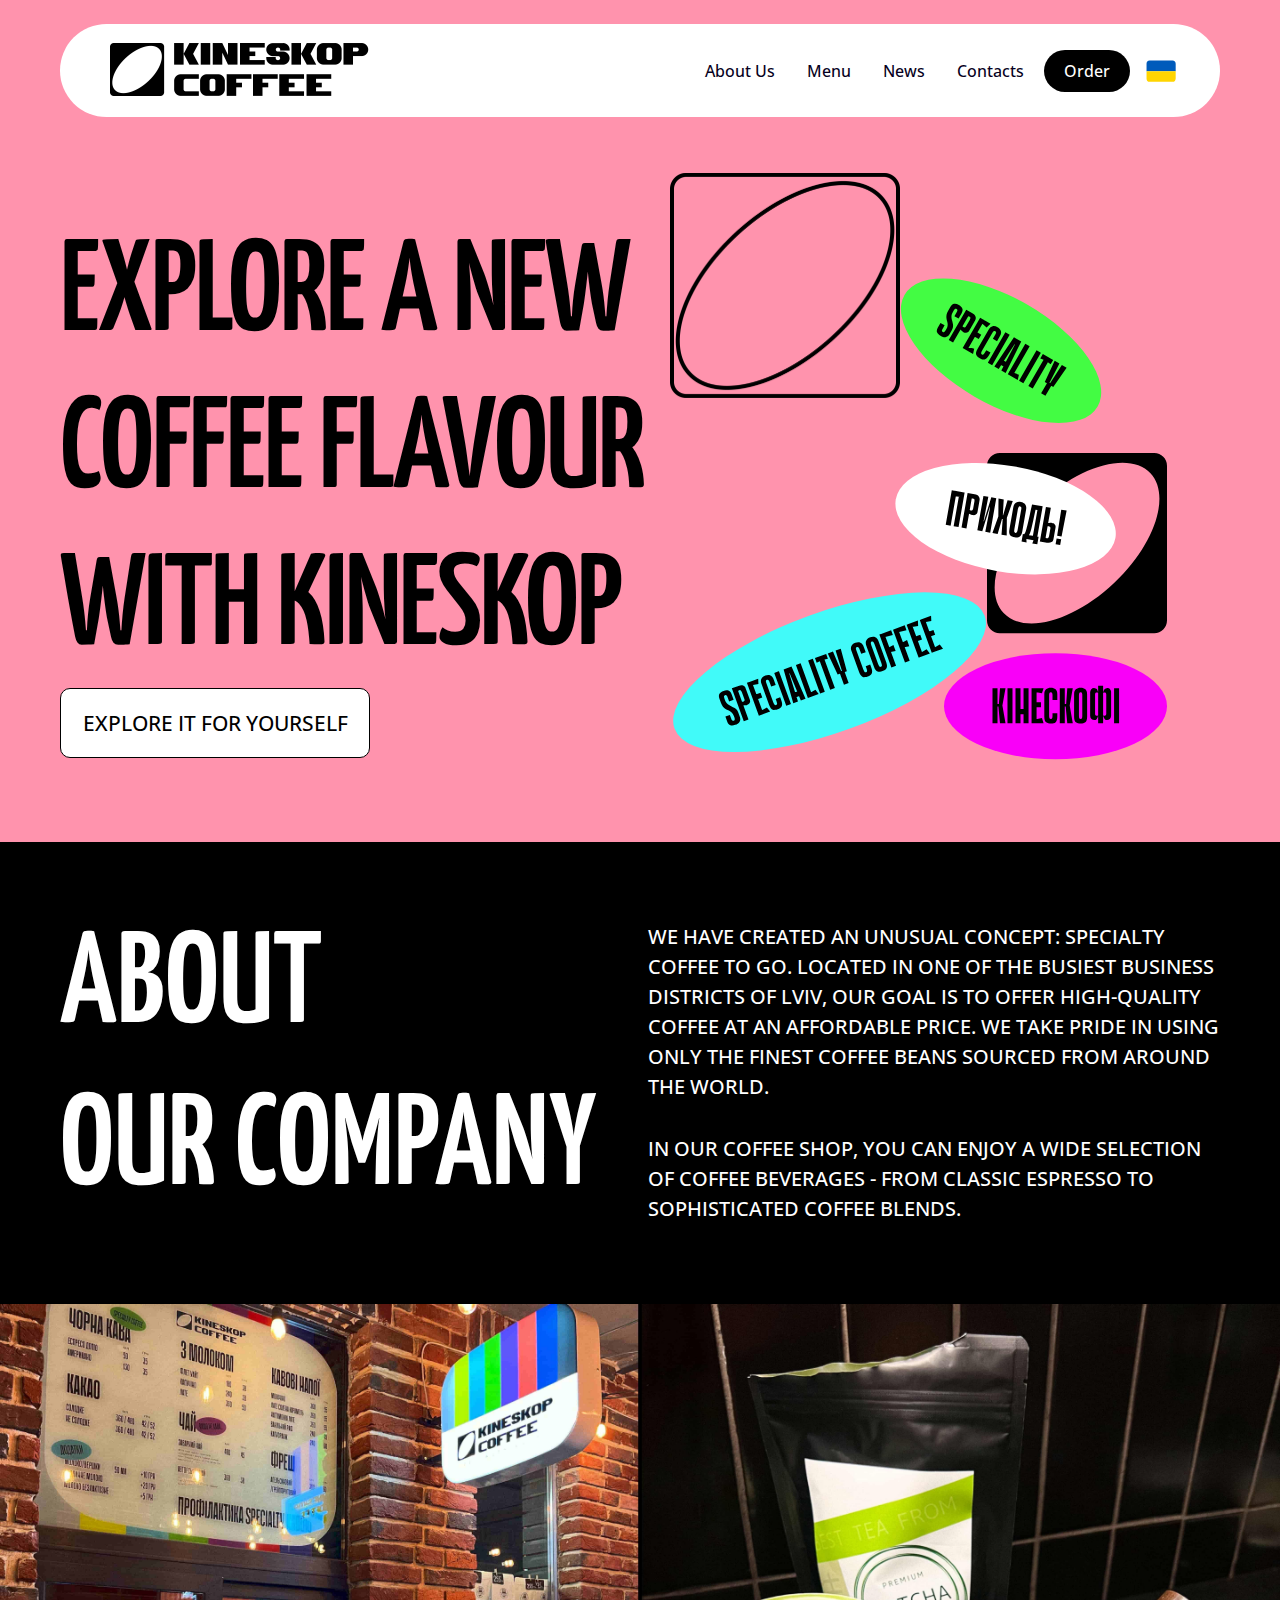
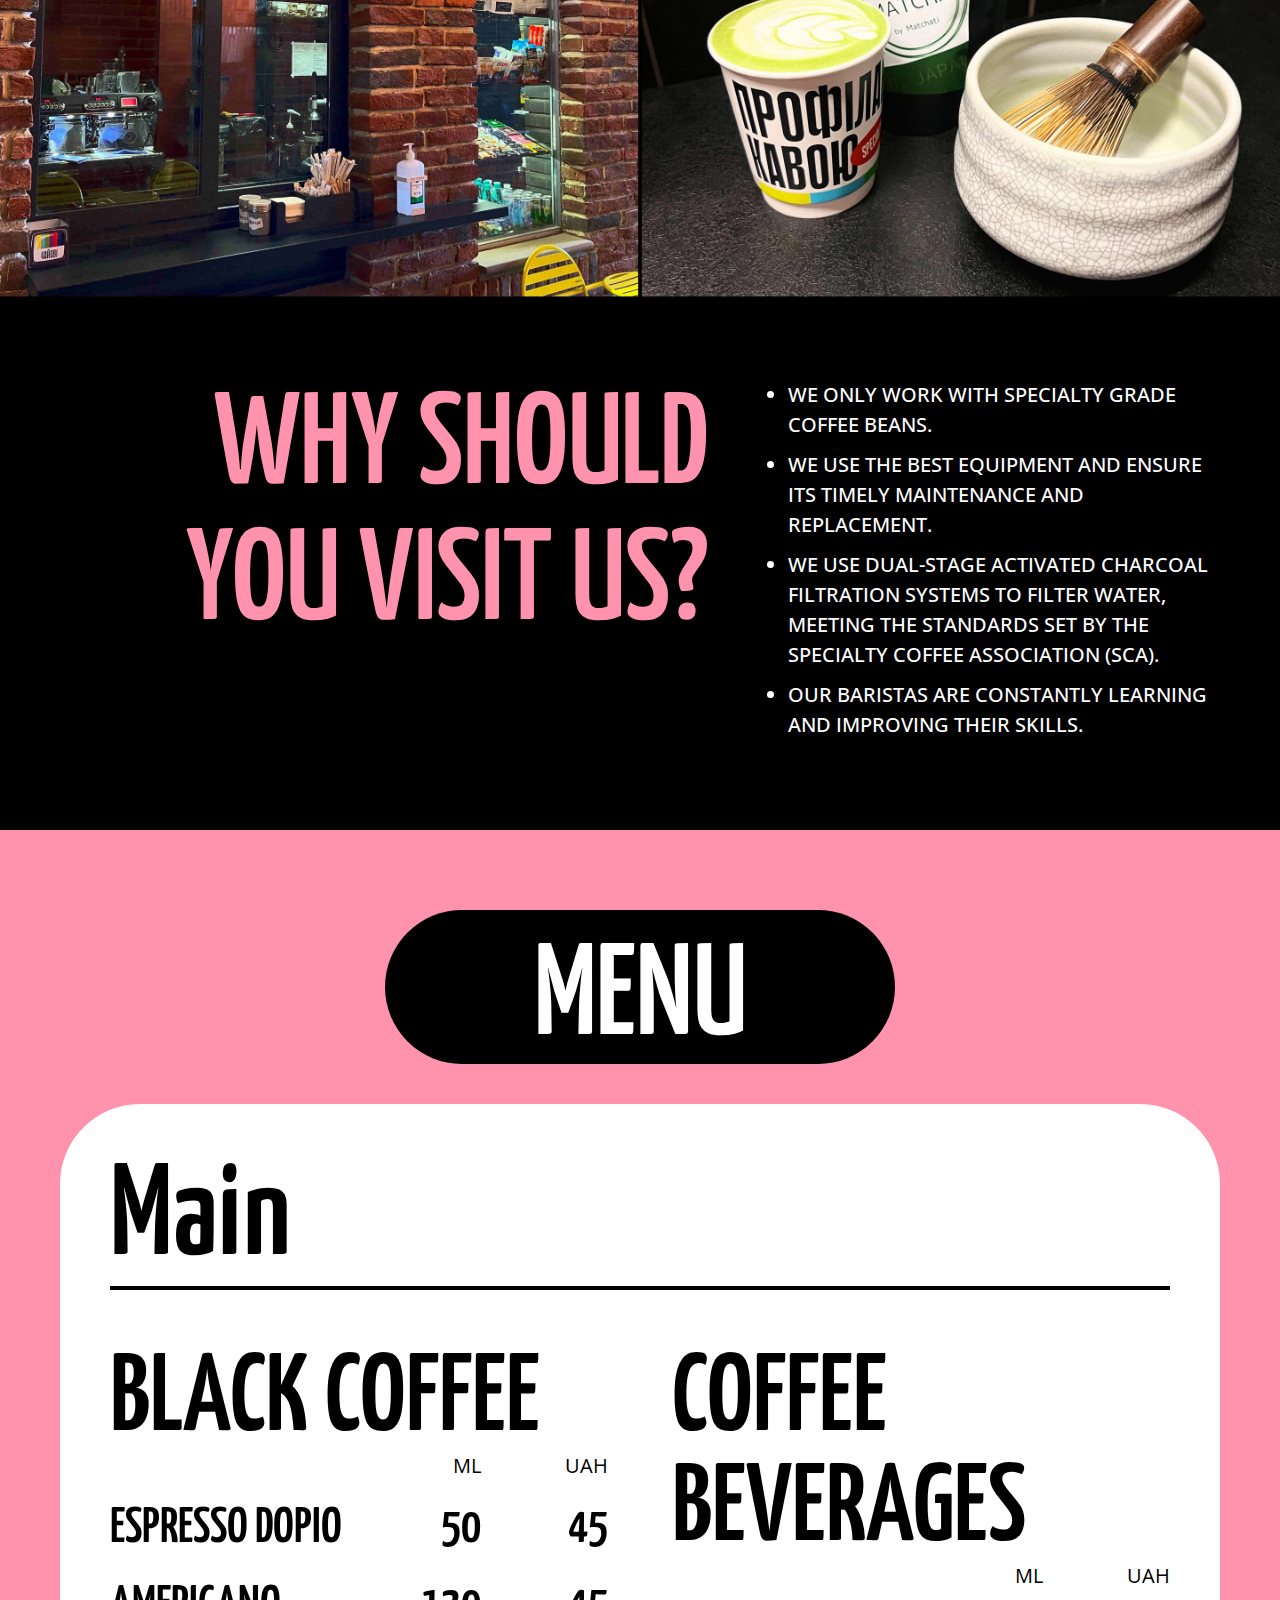
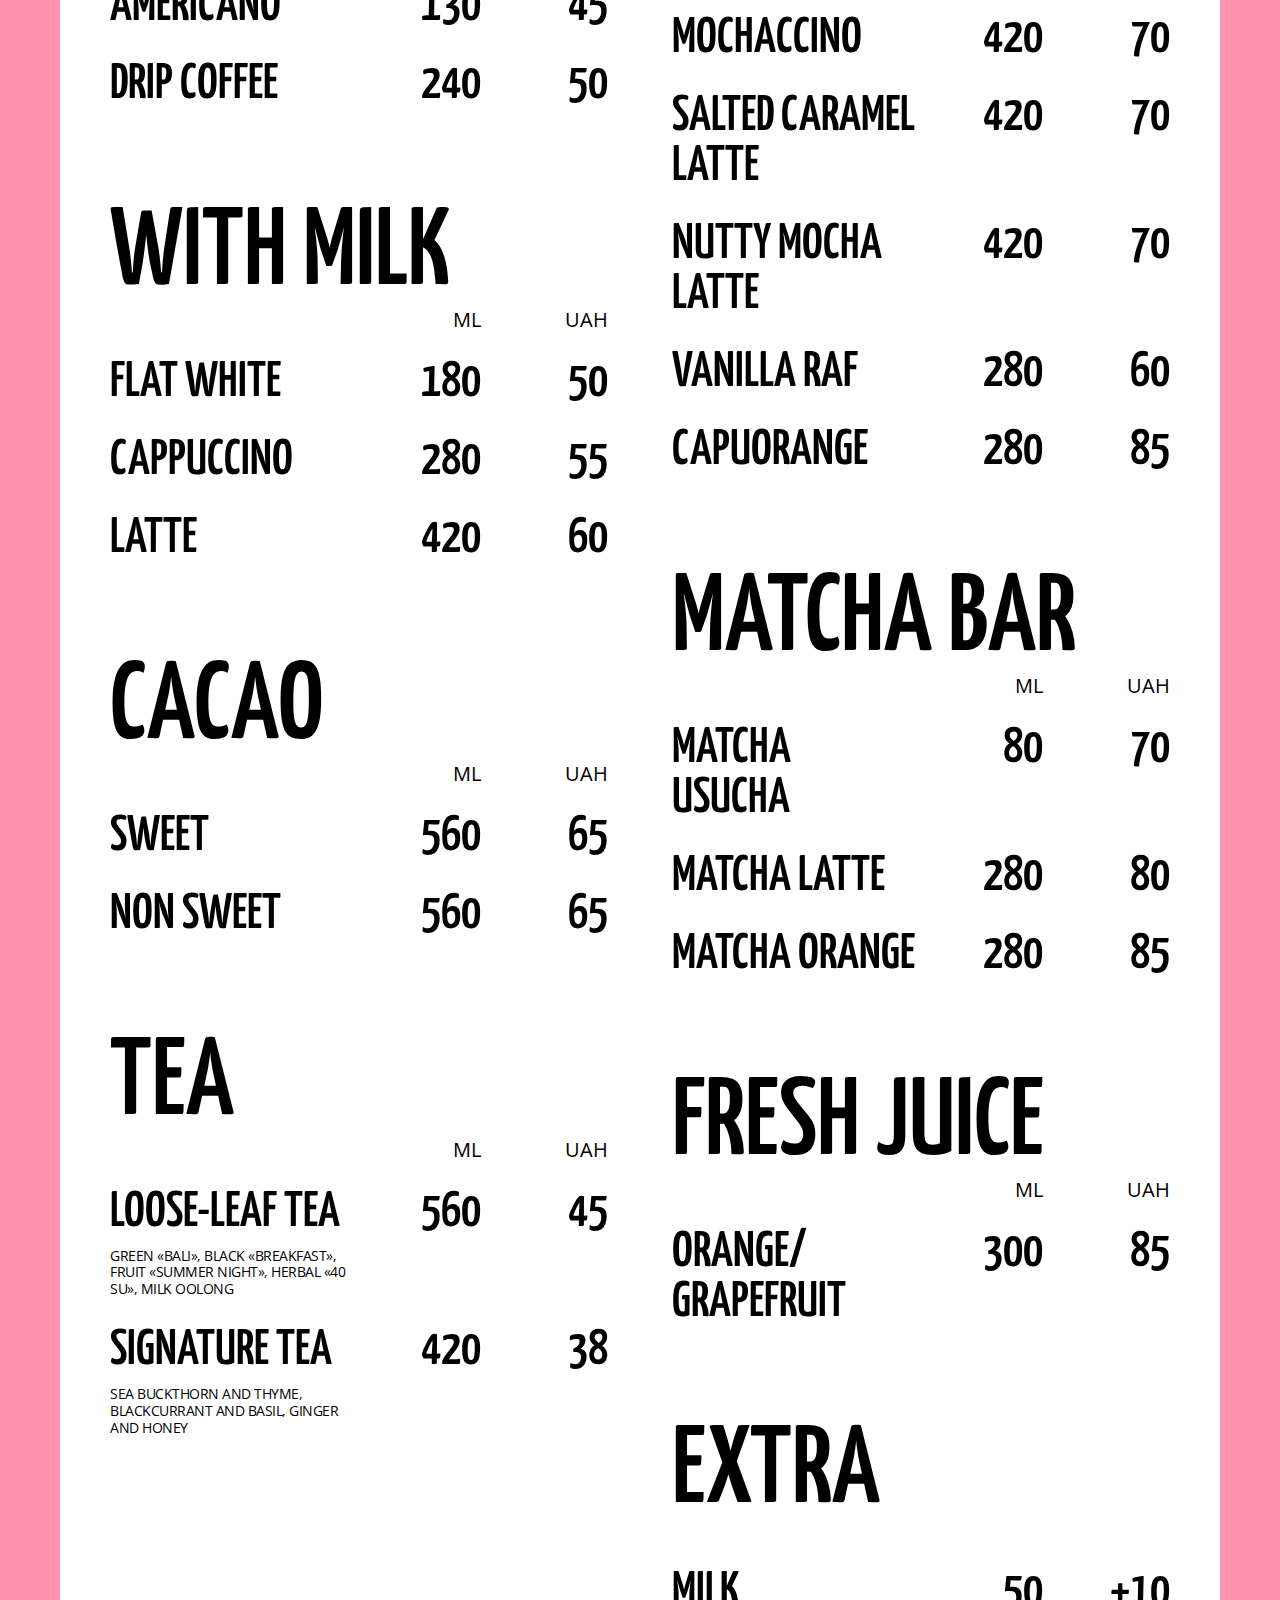
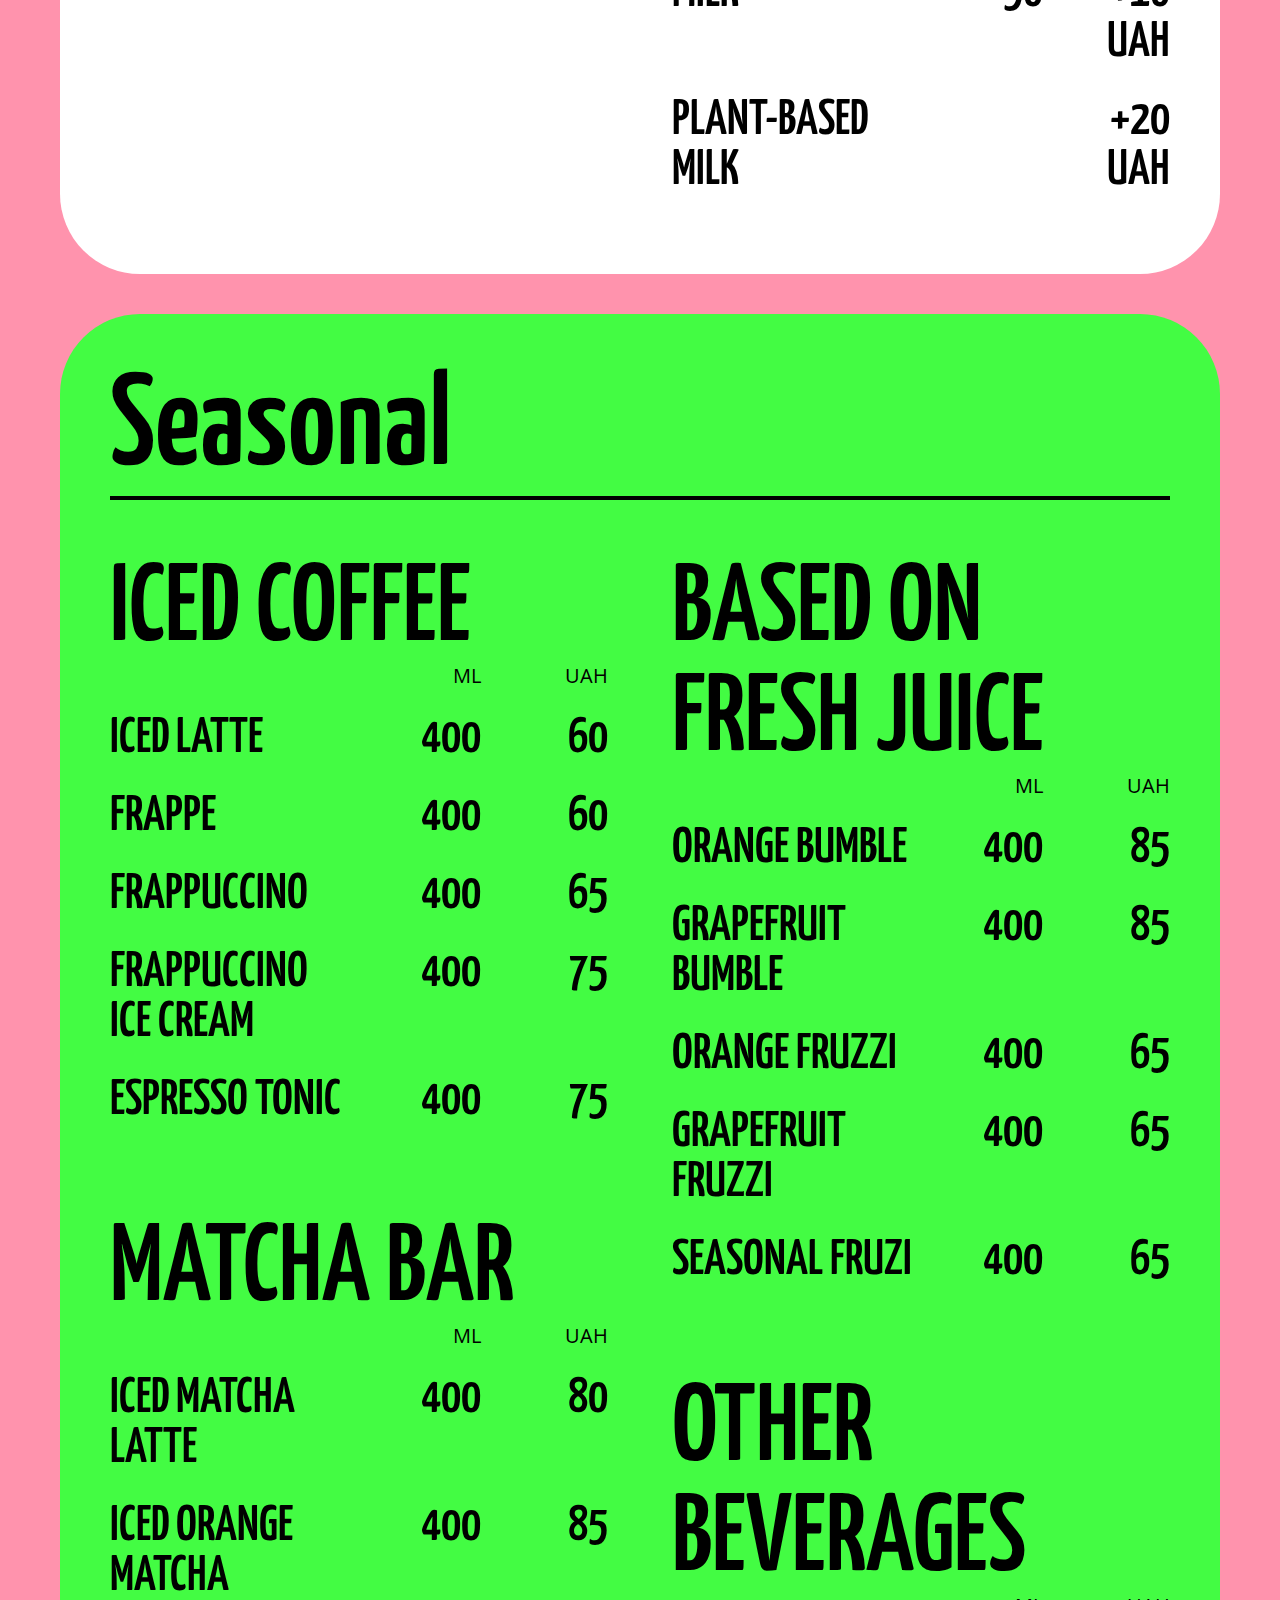
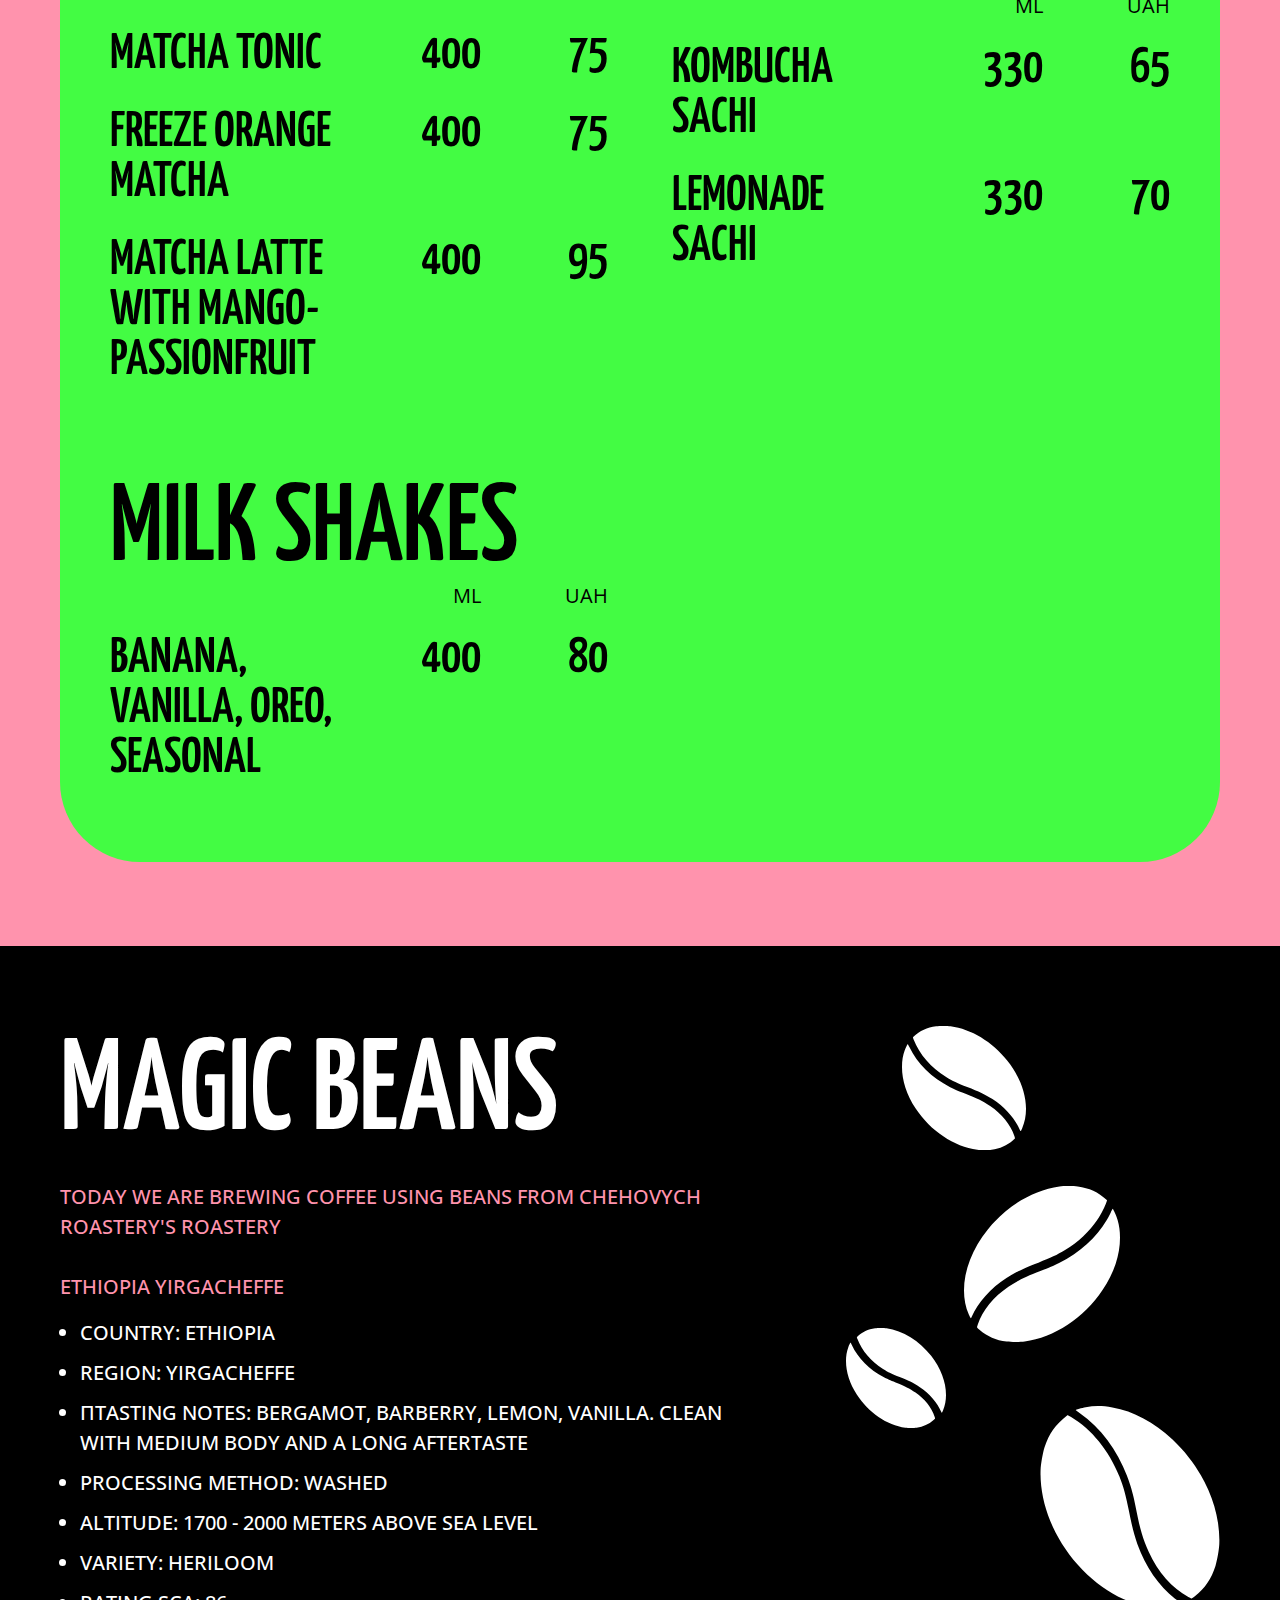
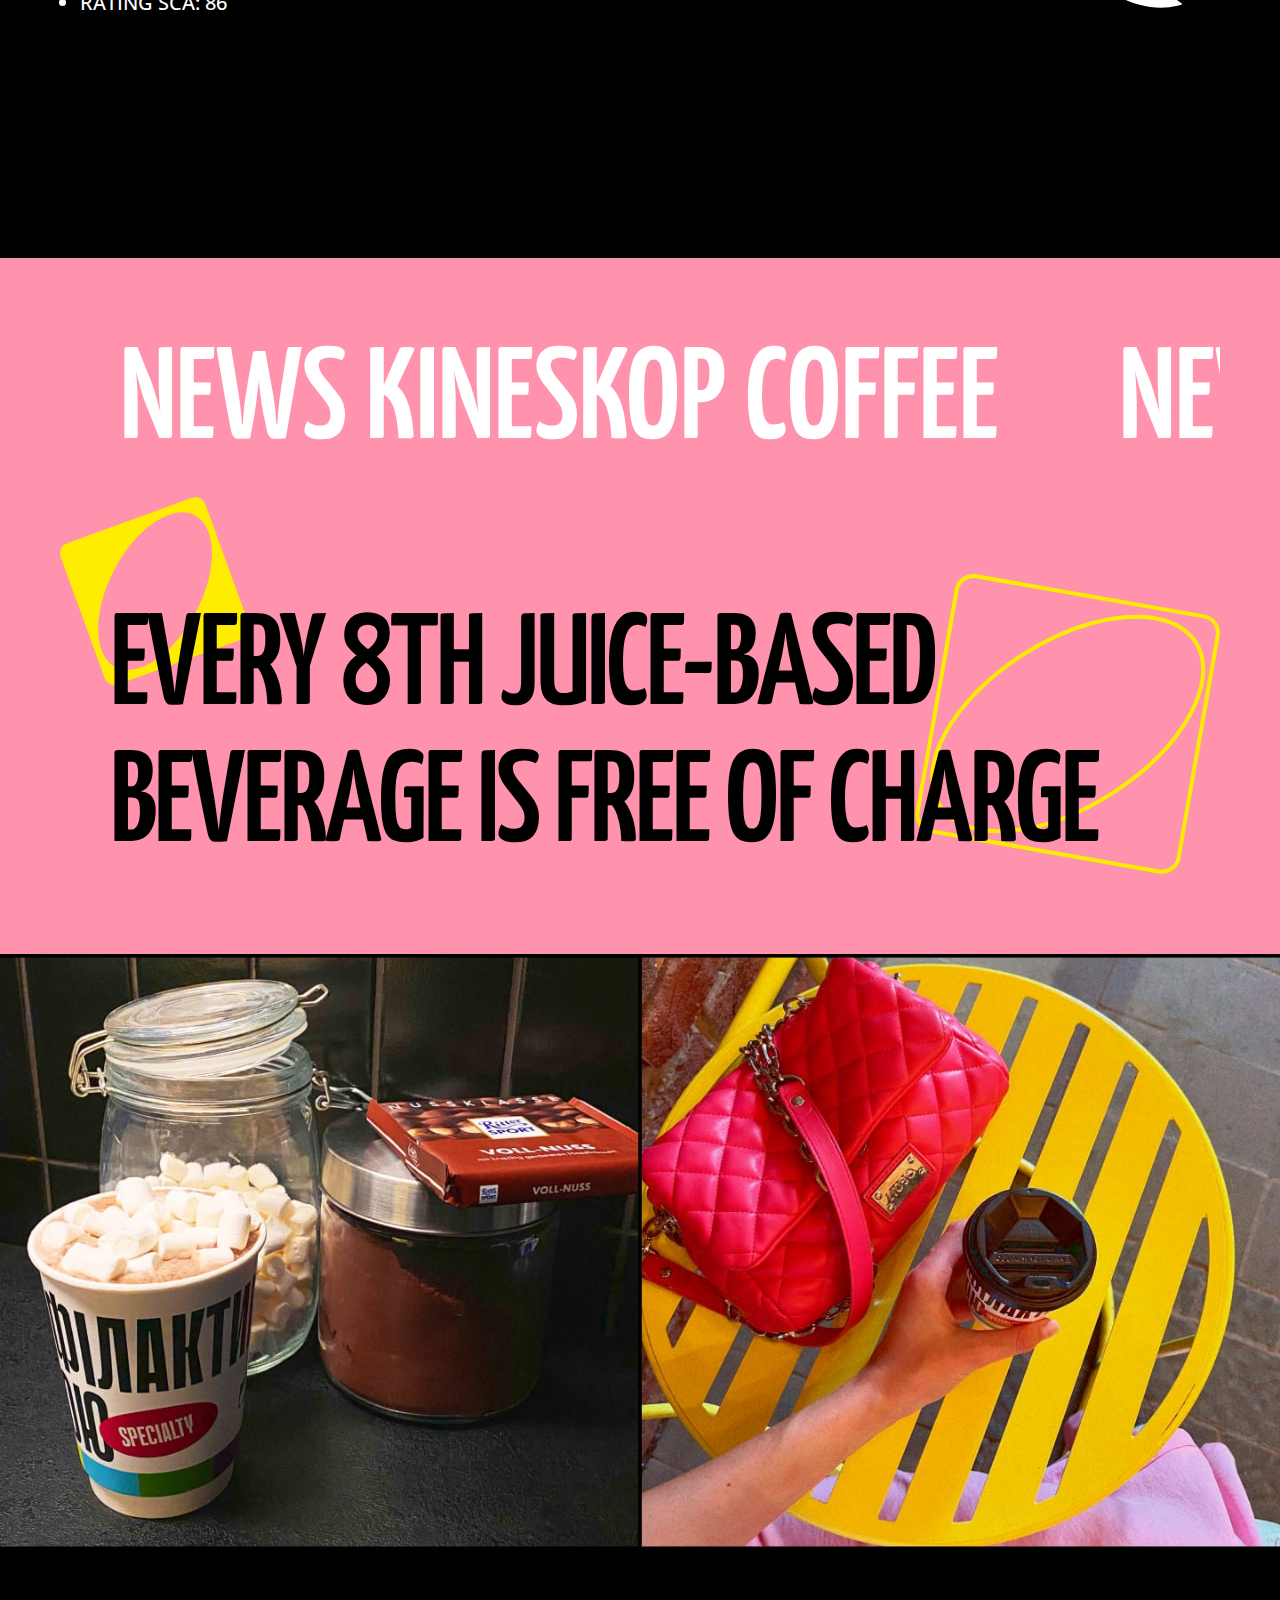
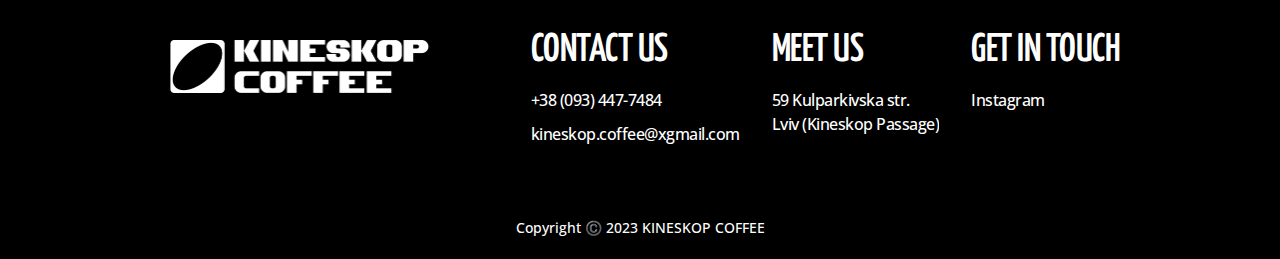
==== commit 2022f384: "Final changes" ====
--- a/index_EN.html
+++ b/index_EN.html
@@ -16,7 +16,9 @@
 		<div class="header-wrapper">
 			<div class="header-container">
 				<div class="header-logo">
-					<img src="./static/images/logo.png" alt=logo class="header-logo" width="278" height="73">
+					<a href="index_EN.html">
+						<img src="./static/images/logo.png" alt=logo class="header-logo" width="278" height="73">
+					</a>
 				</div>
 				<button class="mobile-nav-toggle" aria-controls="primary-navigation" aria-expanded="false">
 					<span class="sr-only"></span>
@@ -29,7 +31,7 @@
 						<li class="nav-link"><a href="#contacts" class="menuItem">Contacts</a></li>
 						<li class="order nav-link"><a href="https://t.me/kinescoffee_bot" class="menuItem" target="_blank">Order</a></li>
 						<li>
-							<button class="lang" onclick="window.location.href = 'index.html'"></button>
+							<button class="lang" onclick="window.location.href='index.html';"></button>
 						</li>
 					</ul>
 				</nav>
@@ -62,12 +64,12 @@
 			</div>	
 		</div>
 
-		<div class="black-page">
+		<div class="black-page" id="aboutus">
 			<div class="page-width">
 				<div class="page-margin">
 					<div class="black-page-text">
 						<div class="about1">
-							<p class="grid-1" id="aboutus">About</p> 
+							<p class="grid-1">About</p> 
 							<p class="grid-2">our company</p>
 						</div>
 						<div class="about2">
@@ -196,7 +198,7 @@
 									</div>
 <!--Add Topings-->
 									<div class="black-coffee">
-										<p class="toppings-par">Toppings</p>
+										<p class="toppings-par">Extra</p>
 										<ul class="price-items">
 											<li><span>milk</span><span>50</span> <span>+10 UAH</span></li>
 											<li><span>plant-based milk</span><span class="toppings"></span><span>+20 uah</span></li>
@@ -325,10 +327,10 @@
 
 <!-- Pink Page Running Line -->
 		
-		<div class="pink-page run-line">
-			<div class="page-width">
-				<div class="page-margin">
-					<div class="running-line" id="news">
+		<div class="pink-page run-line" id="news">
+			<div class="page-width">
+				<div class="page-margin">
+					<div class="running-line">
 						<span>News kineskop coffee</span><span>News kineskop coffee</span><span>News kineskop coffee</span>
 					</div>
 					<div class="running-text">
@@ -363,13 +365,15 @@
 
 					<div class="fcont" id="contacts">
 						<div class="final-logo">
-							<img src="./static/images/footer-logo.png" alt="Kineskop footer logo" width="278" height="73">
+							<a href="index_EN.html">
+								<img src="./static/images/footer-logo.png" alt="Kineskop footer logo" width="278" height="73">
+							</a>	
 						</div>
 						<div class="final-container">
 							<div class="contacts">
 								<p>Contact us</p>
 								<a href="tel: +38(093)447-7484" class="phone-number">+38 (093) 447-7484</a>
-								<a href = "mailto: kineskop.coffee@gmail.com">kineskop.coffee.gmail.com</a>
+								<a href = "mailto: kineskop.coffee@gmail.com">kineskop.coffee@xgmail.com</a>
 							</div>
 							<div class="address">
 								<p>Meet Us</p>
--- a/static/css/layout.css
+++ b/static/css/layout.css
@@ -793,6 +793,10 @@
         max-height: 80px;
         border-radius: 50px;
         margin: 0 40px;
+    }
+
+    div.header-logo {
+        padding: 10px 0px 10px 24px;
     }
 
     img.header-logo {
@@ -1196,7 +1200,7 @@
 
      .lang {
         position: absolute;
-        top: 2.5rem;
+        top: 2.75rem;
         left: 32px;
         width: 32px;
         height: 32px;
@@ -1204,7 +1208,7 @@
 
     .lang.ukr {
         position: absolute;
-        top: 2.5rem;
+        top: 2.75rem;
         left: 32px;
         width: 32px;
         height: 32px;
@@ -1222,6 +1226,10 @@
         margin: 0 20px;
     }
 
+    div.header-logo {
+        padding: 10px 0px 10px 20px;
+    }
+
      img.header-logo {
         width: 114px;
         height: 30px;
@@ -1613,6 +1621,16 @@
         transition: 250ms;
     }
 
+    .header-logo a:where(:hover, :focus) {
+        cursor: pointer;
+        background-color: var(--white);
+    }
+
+    .final-logo a:where(:hover, :focus) {
+        cursor: pointer;
+        background-color: var(--black);
+    }
+
     li.order a:where(:hover, :focus) {
         background-color: var(--pink);
         color: black;
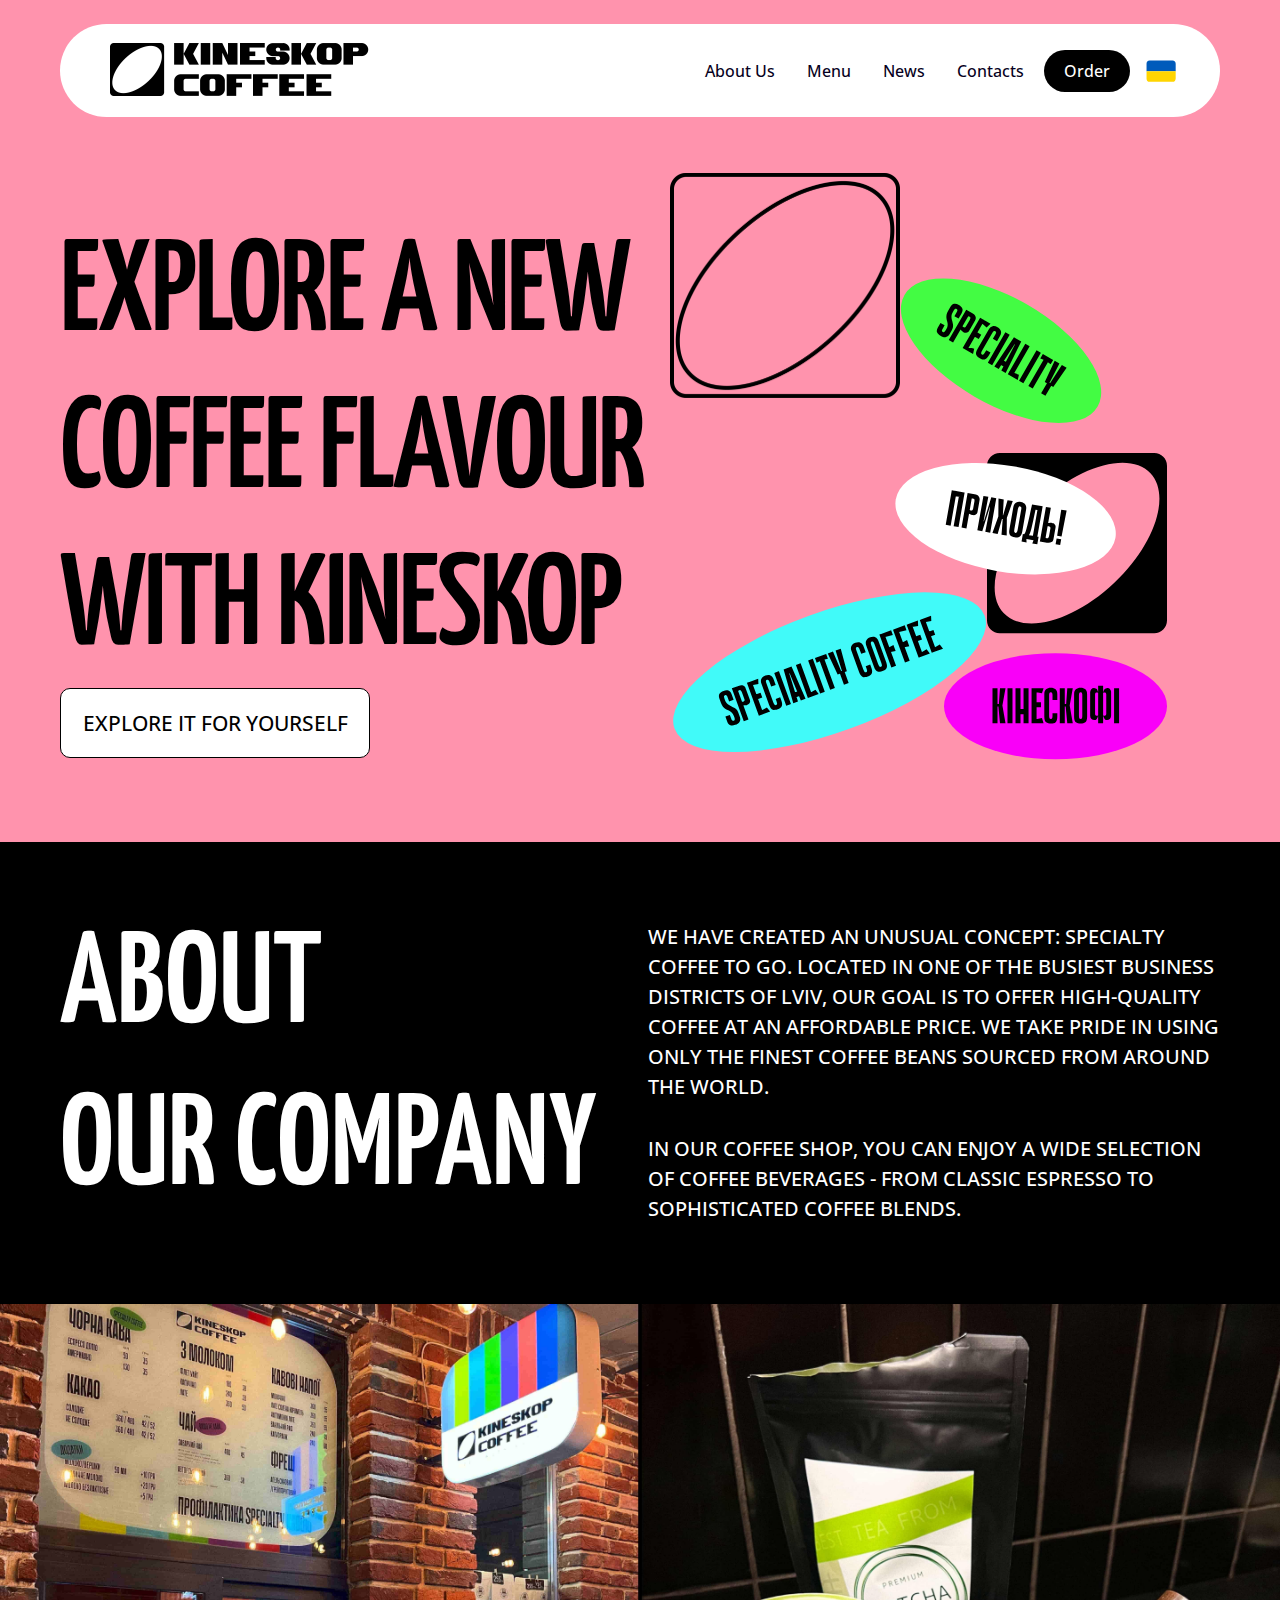
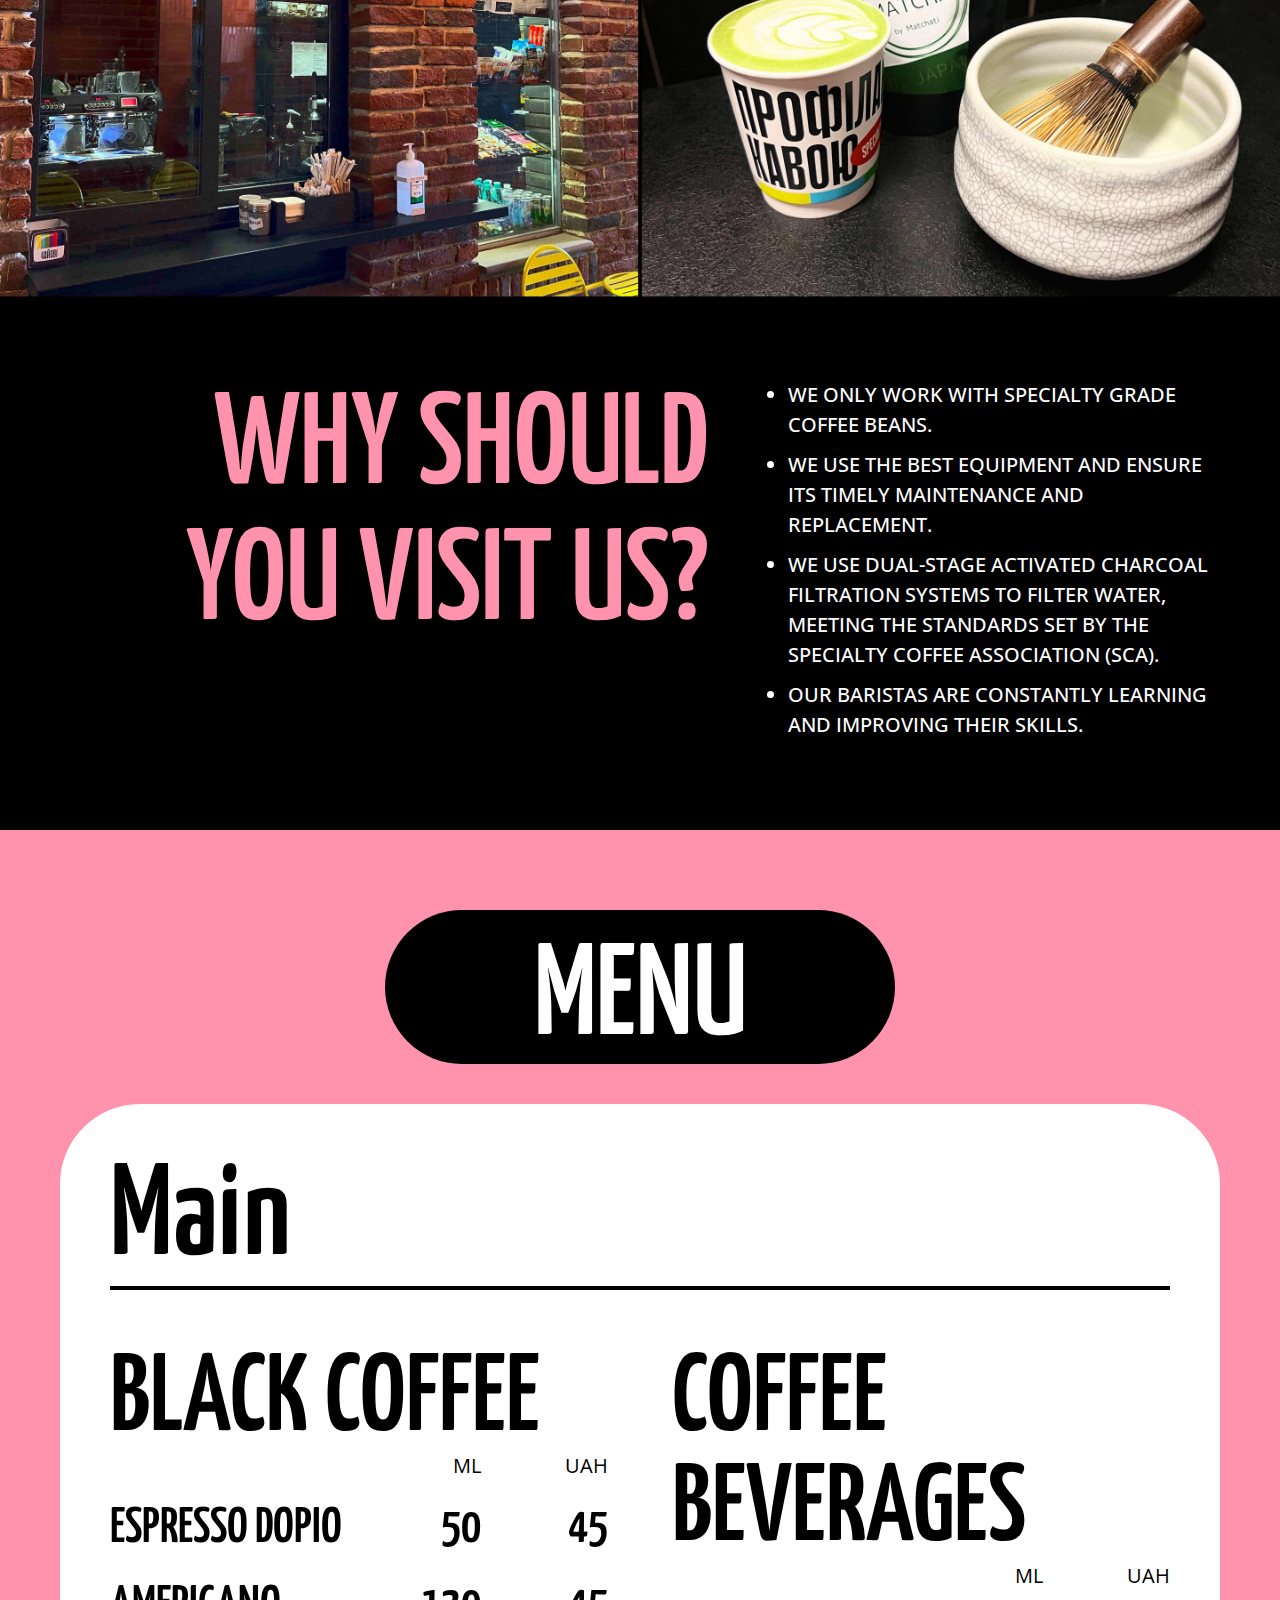
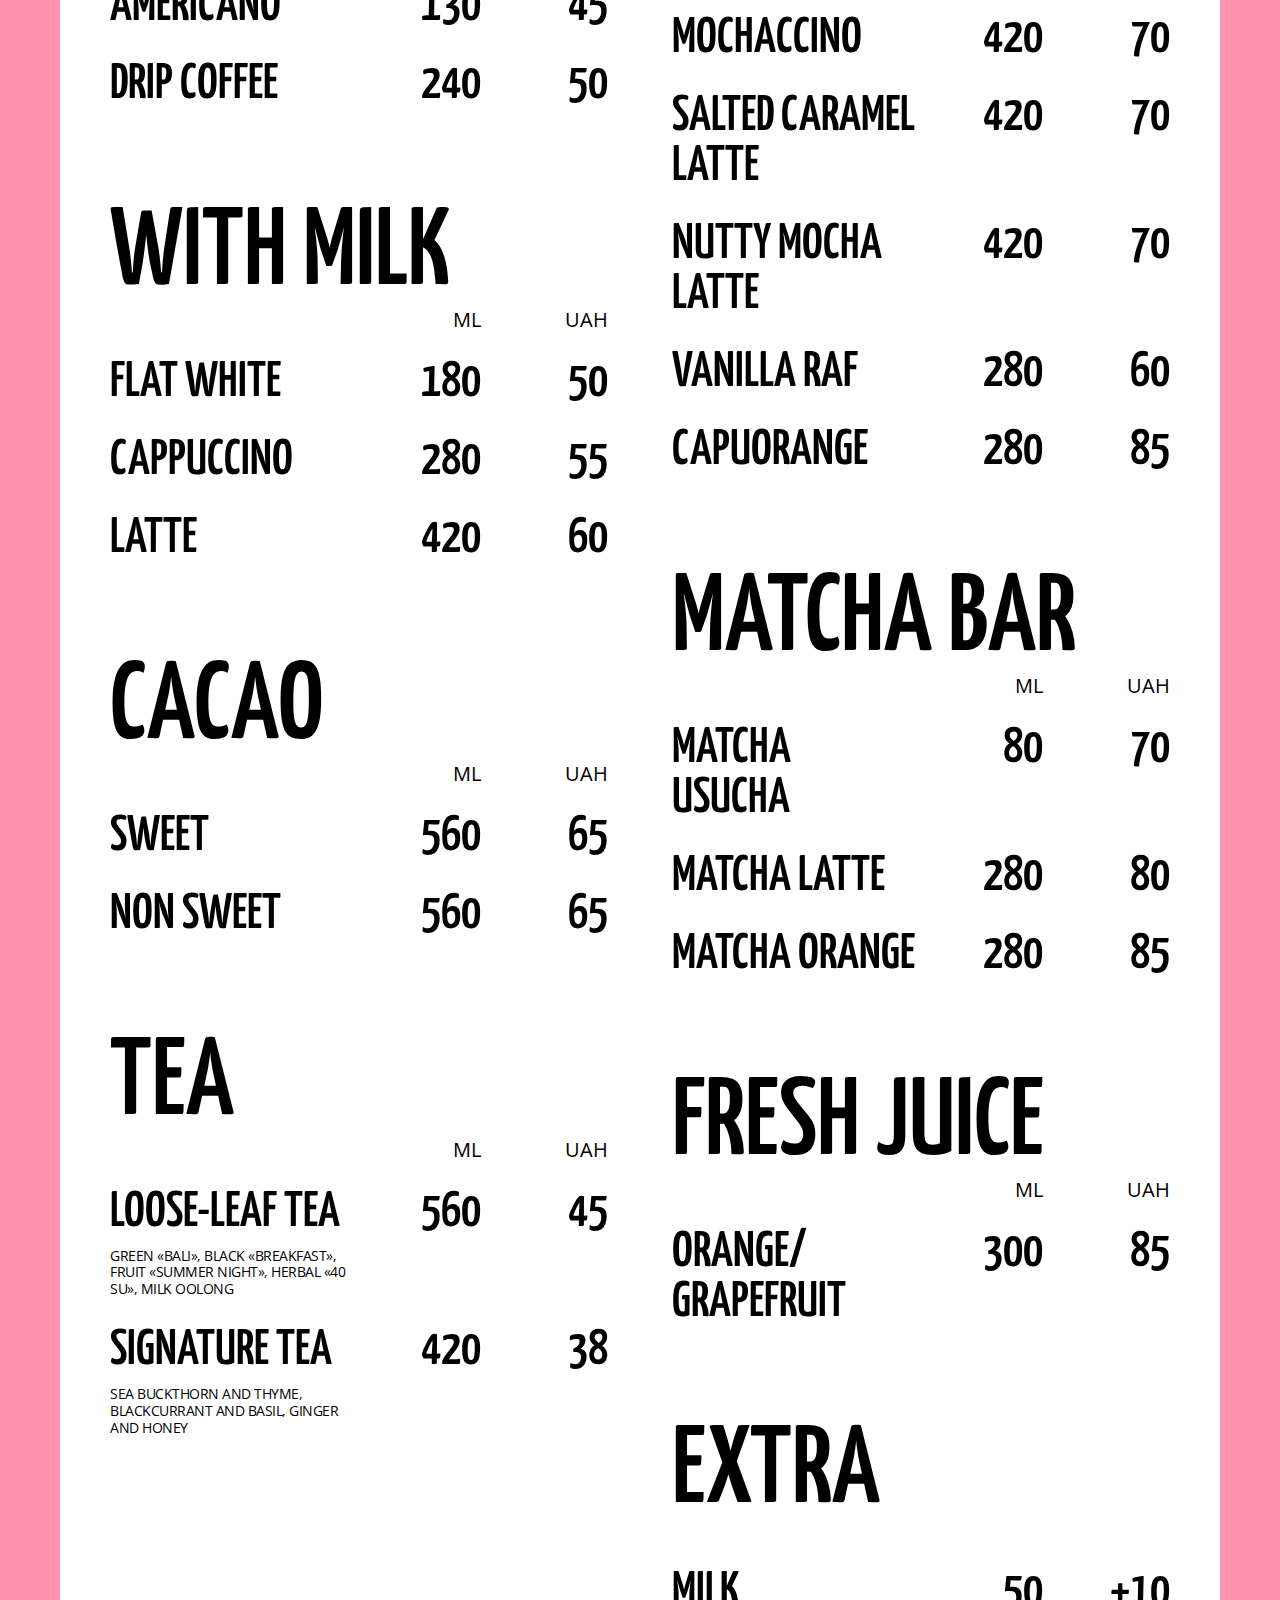
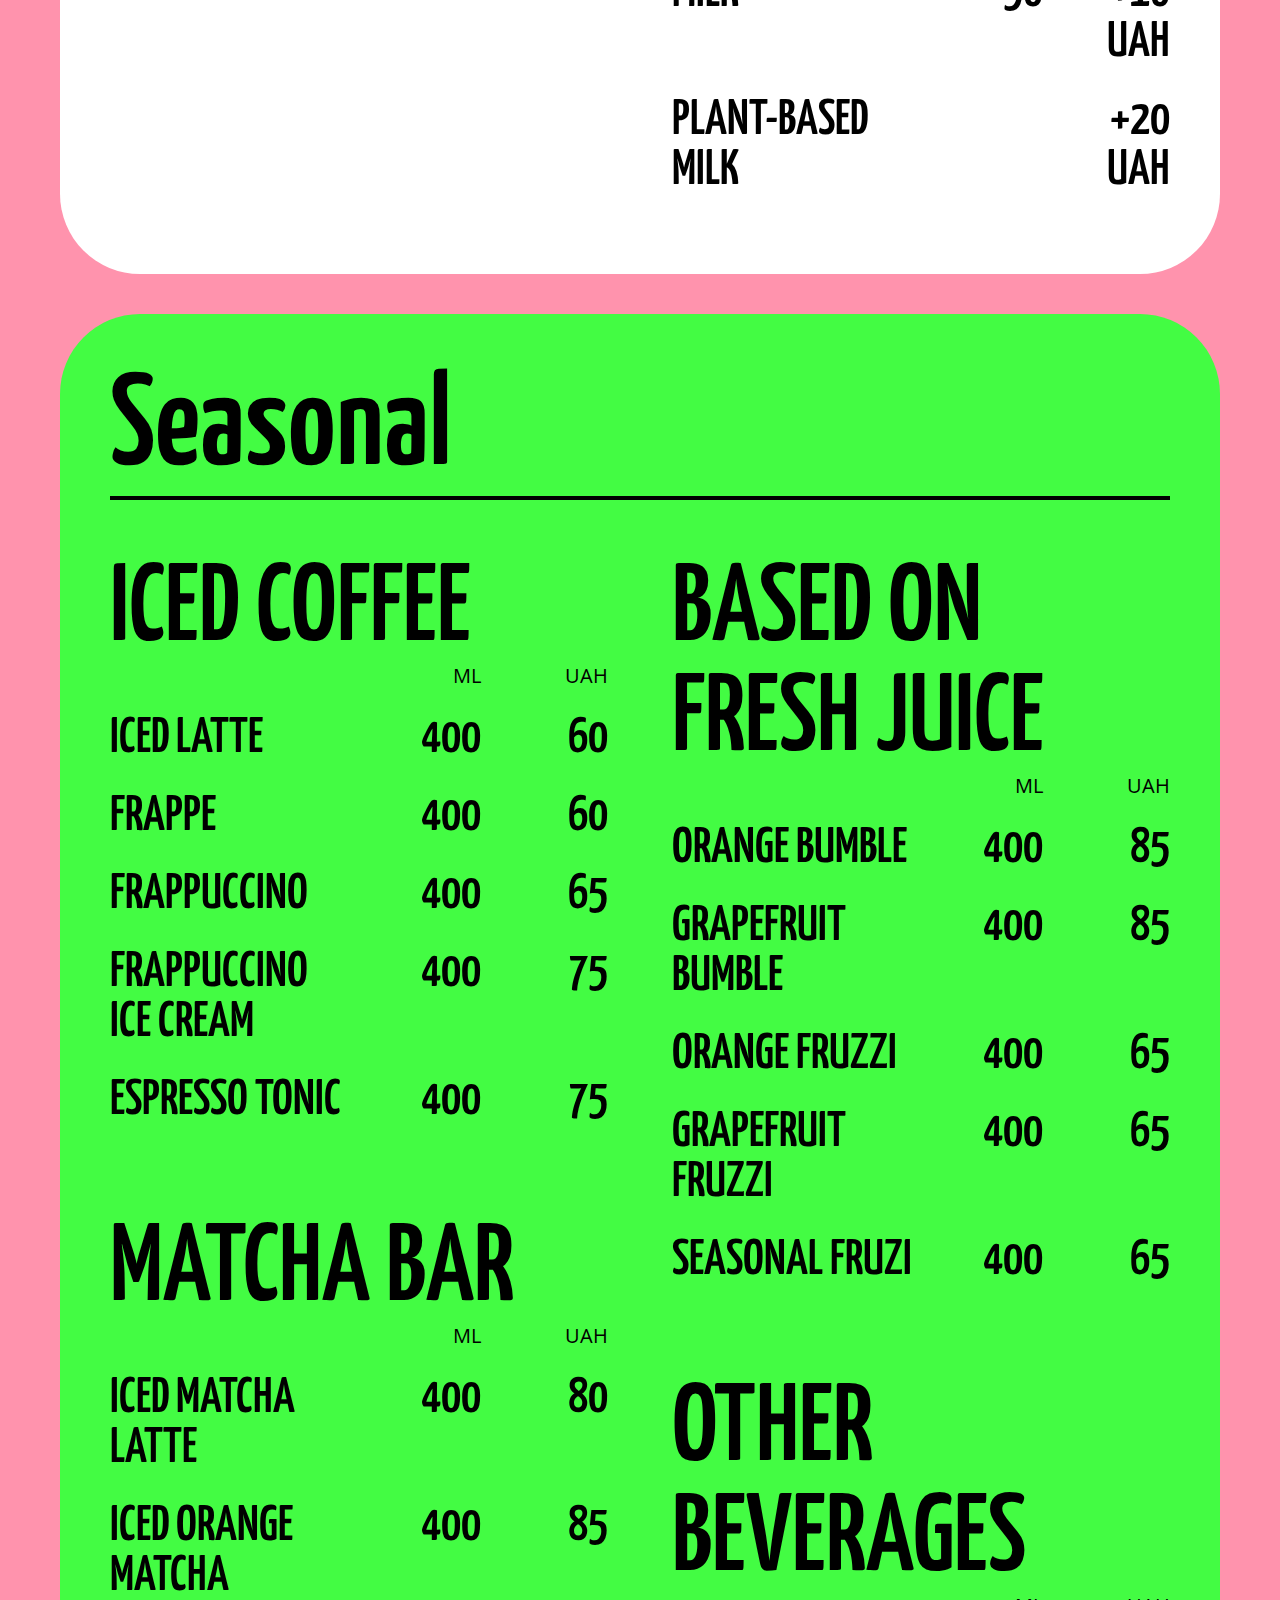
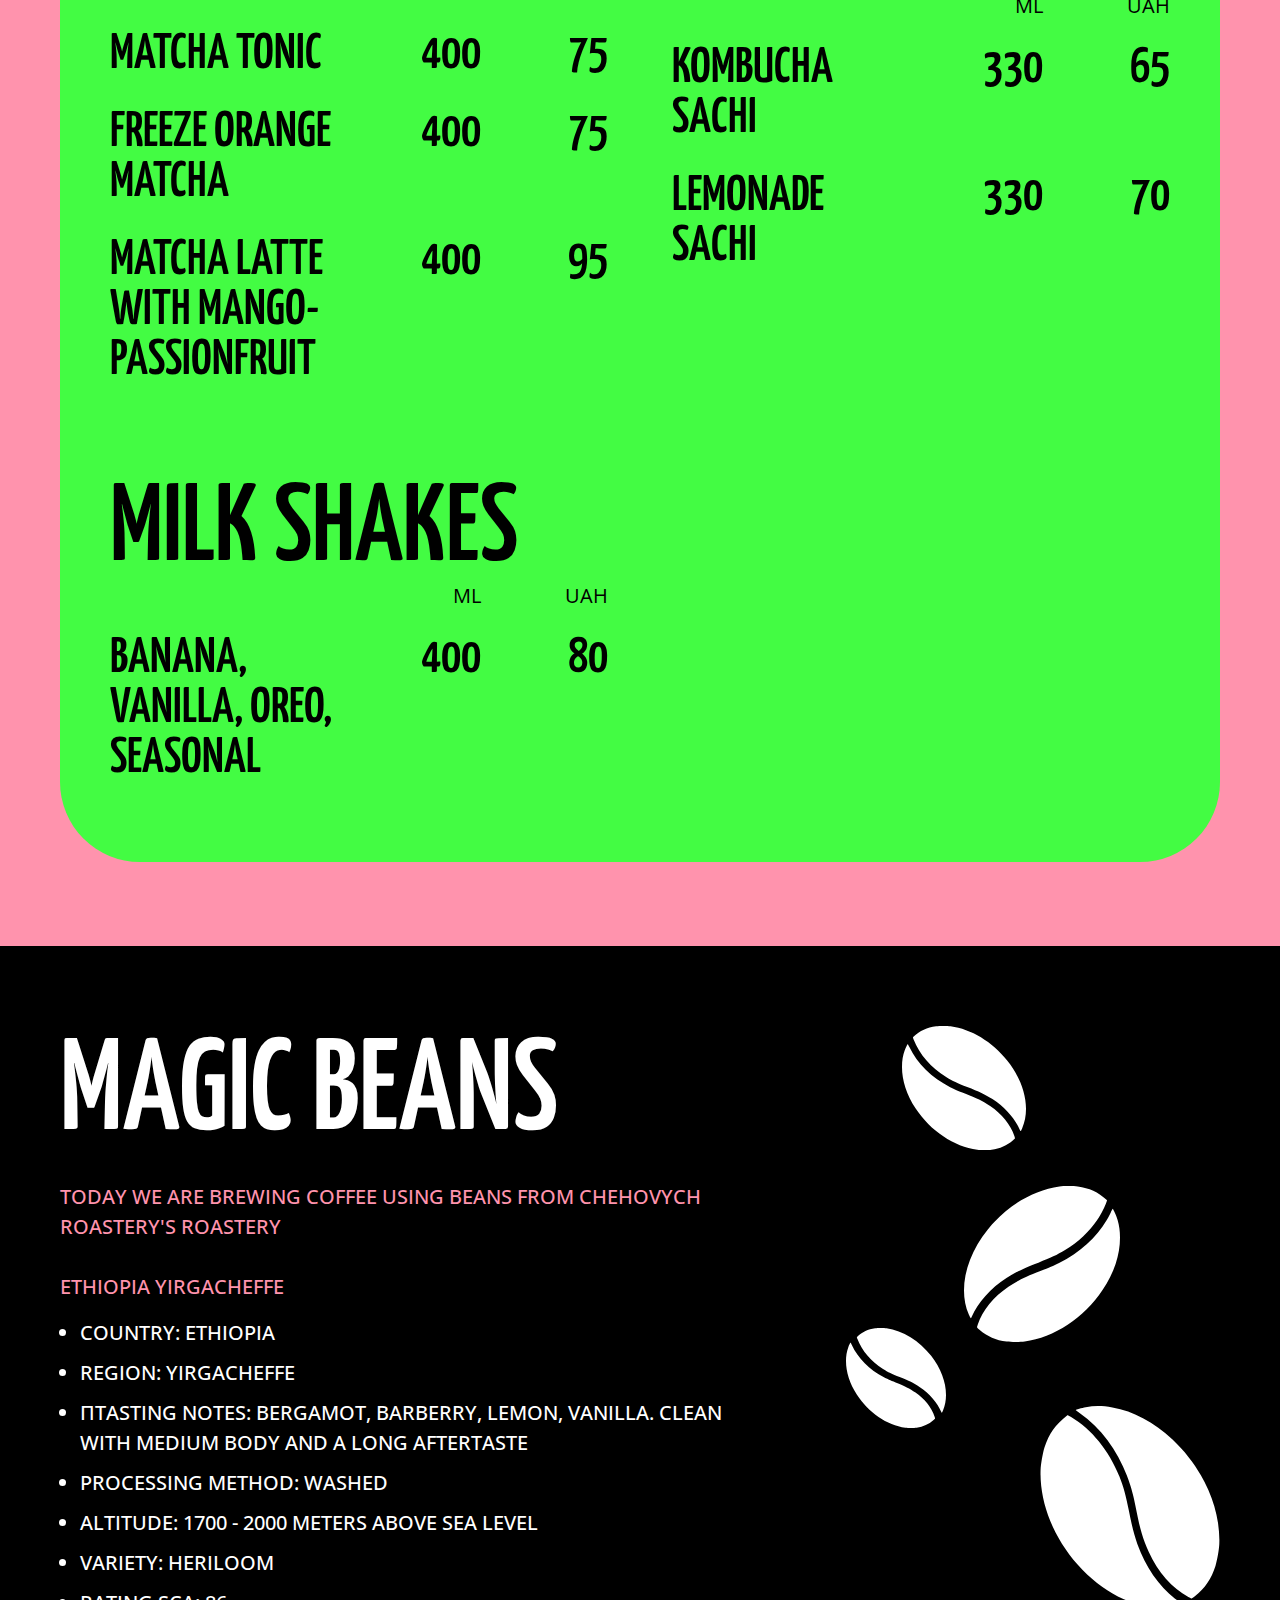
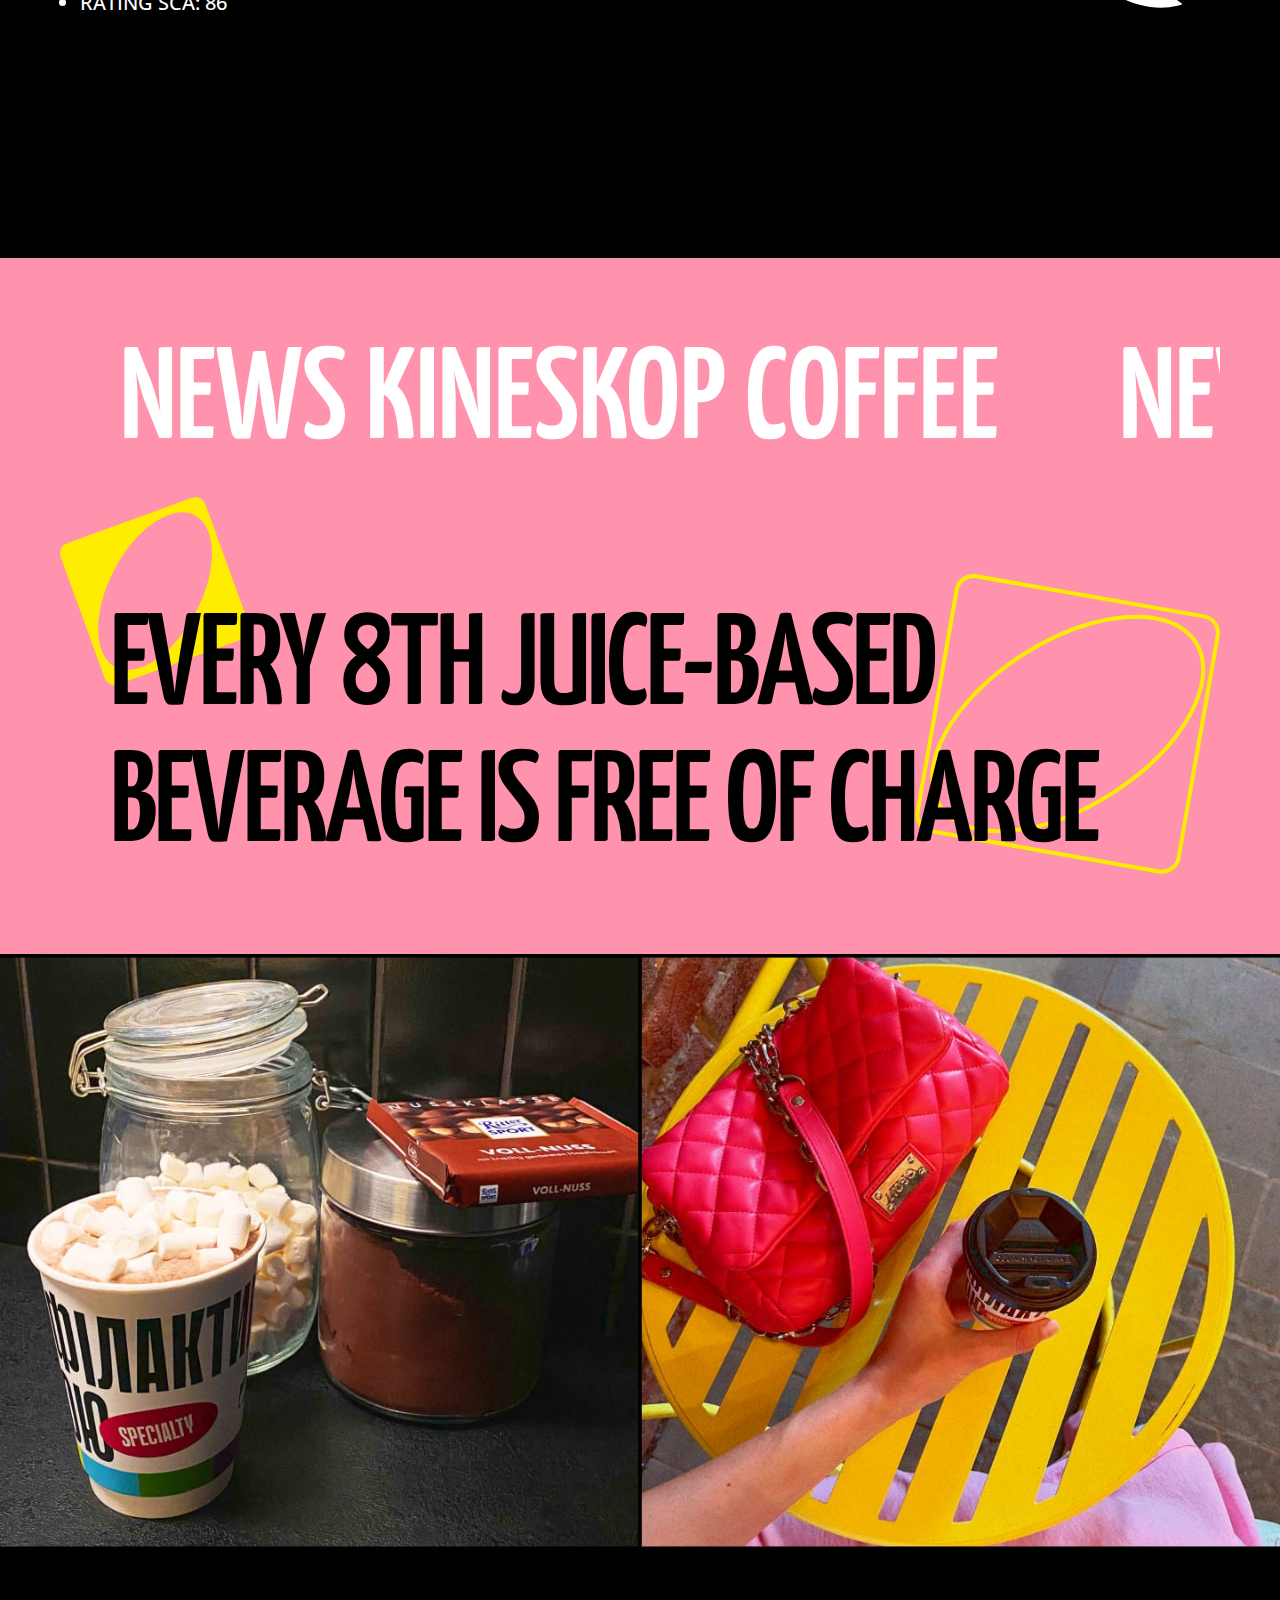
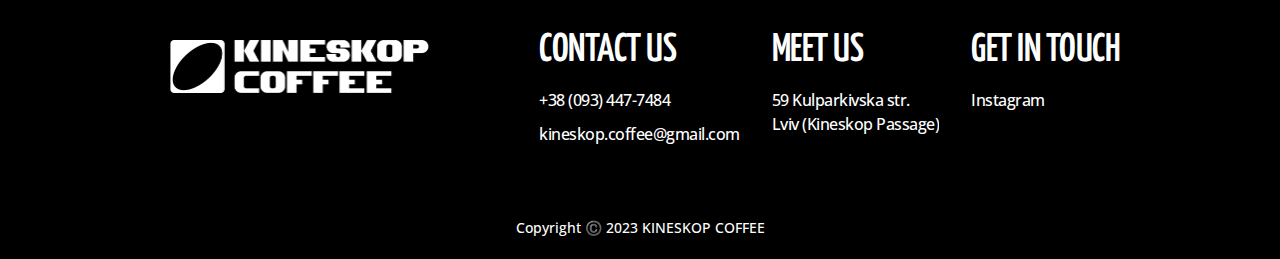
==== commit c486d21d: "email change" ====
--- a/index_EN.html
+++ b/index_EN.html
@@ -373,7 +373,7 @@
 							<div class="contacts">
 								<p>Contact us</p>
 								<a href="tel: +38(093)447-7484" class="phone-number">+38 (093) 447-7484</a>
-								<a href = "mailto: kineskop.coffee@gmail.com">kineskop.coffee@xgmail.com</a>
+								<a href = "mailto: kineskop.coffee@gmail.com">kineskop.coffee@gmail.com</a>
 							</div>
 							<div class="address">
 								<p>Meet Us</p>
